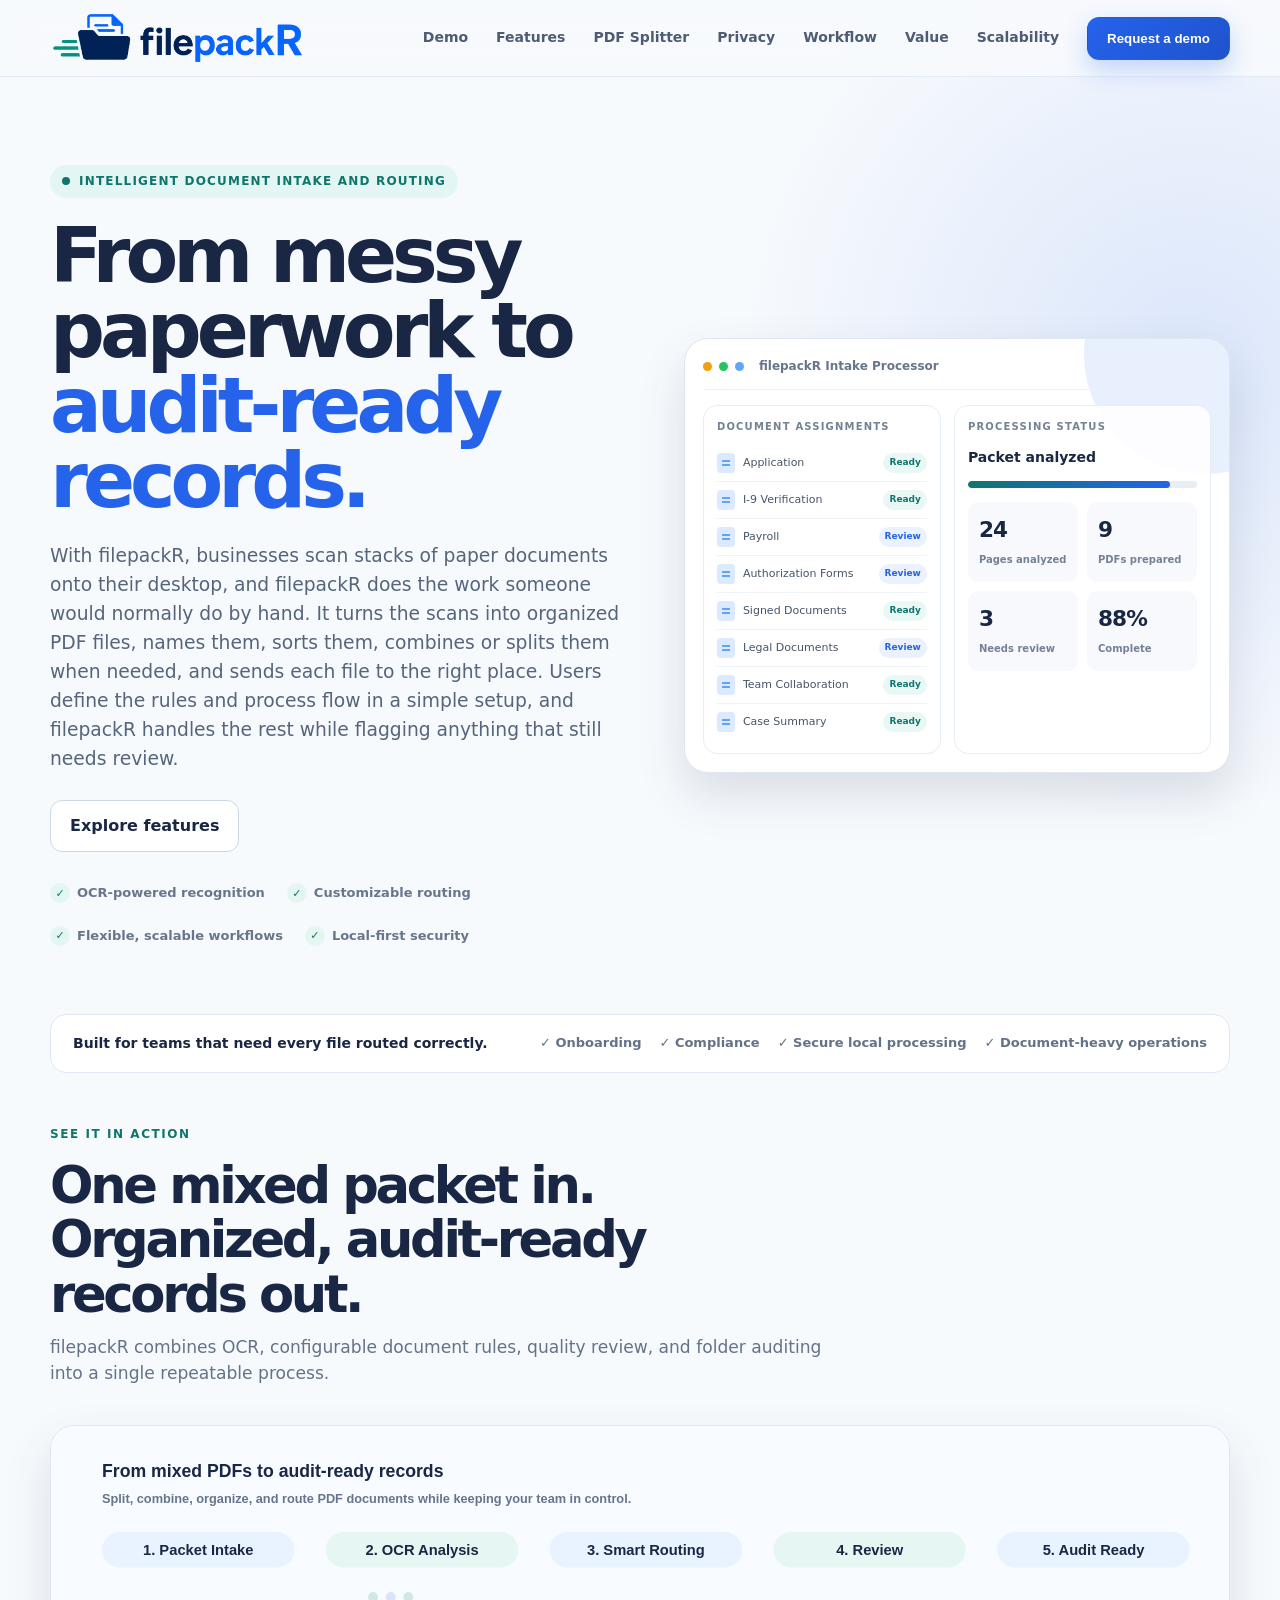
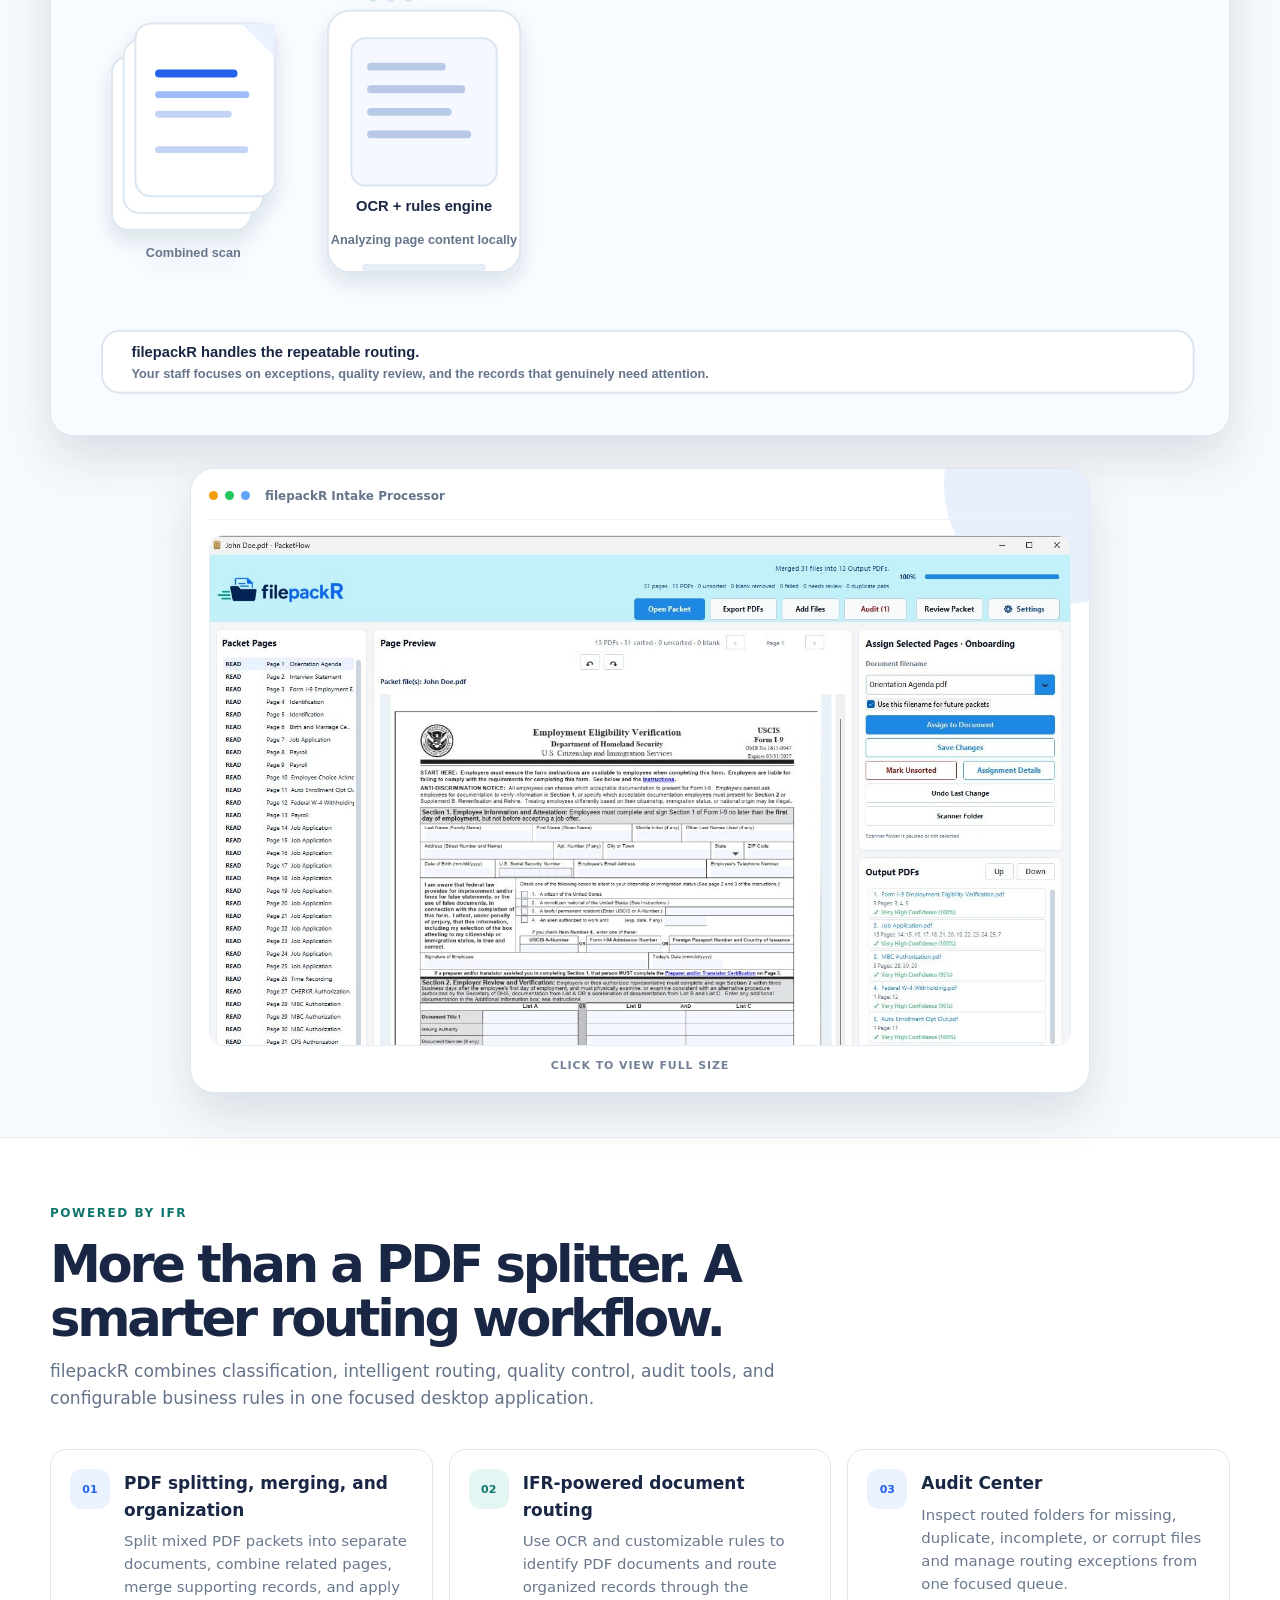
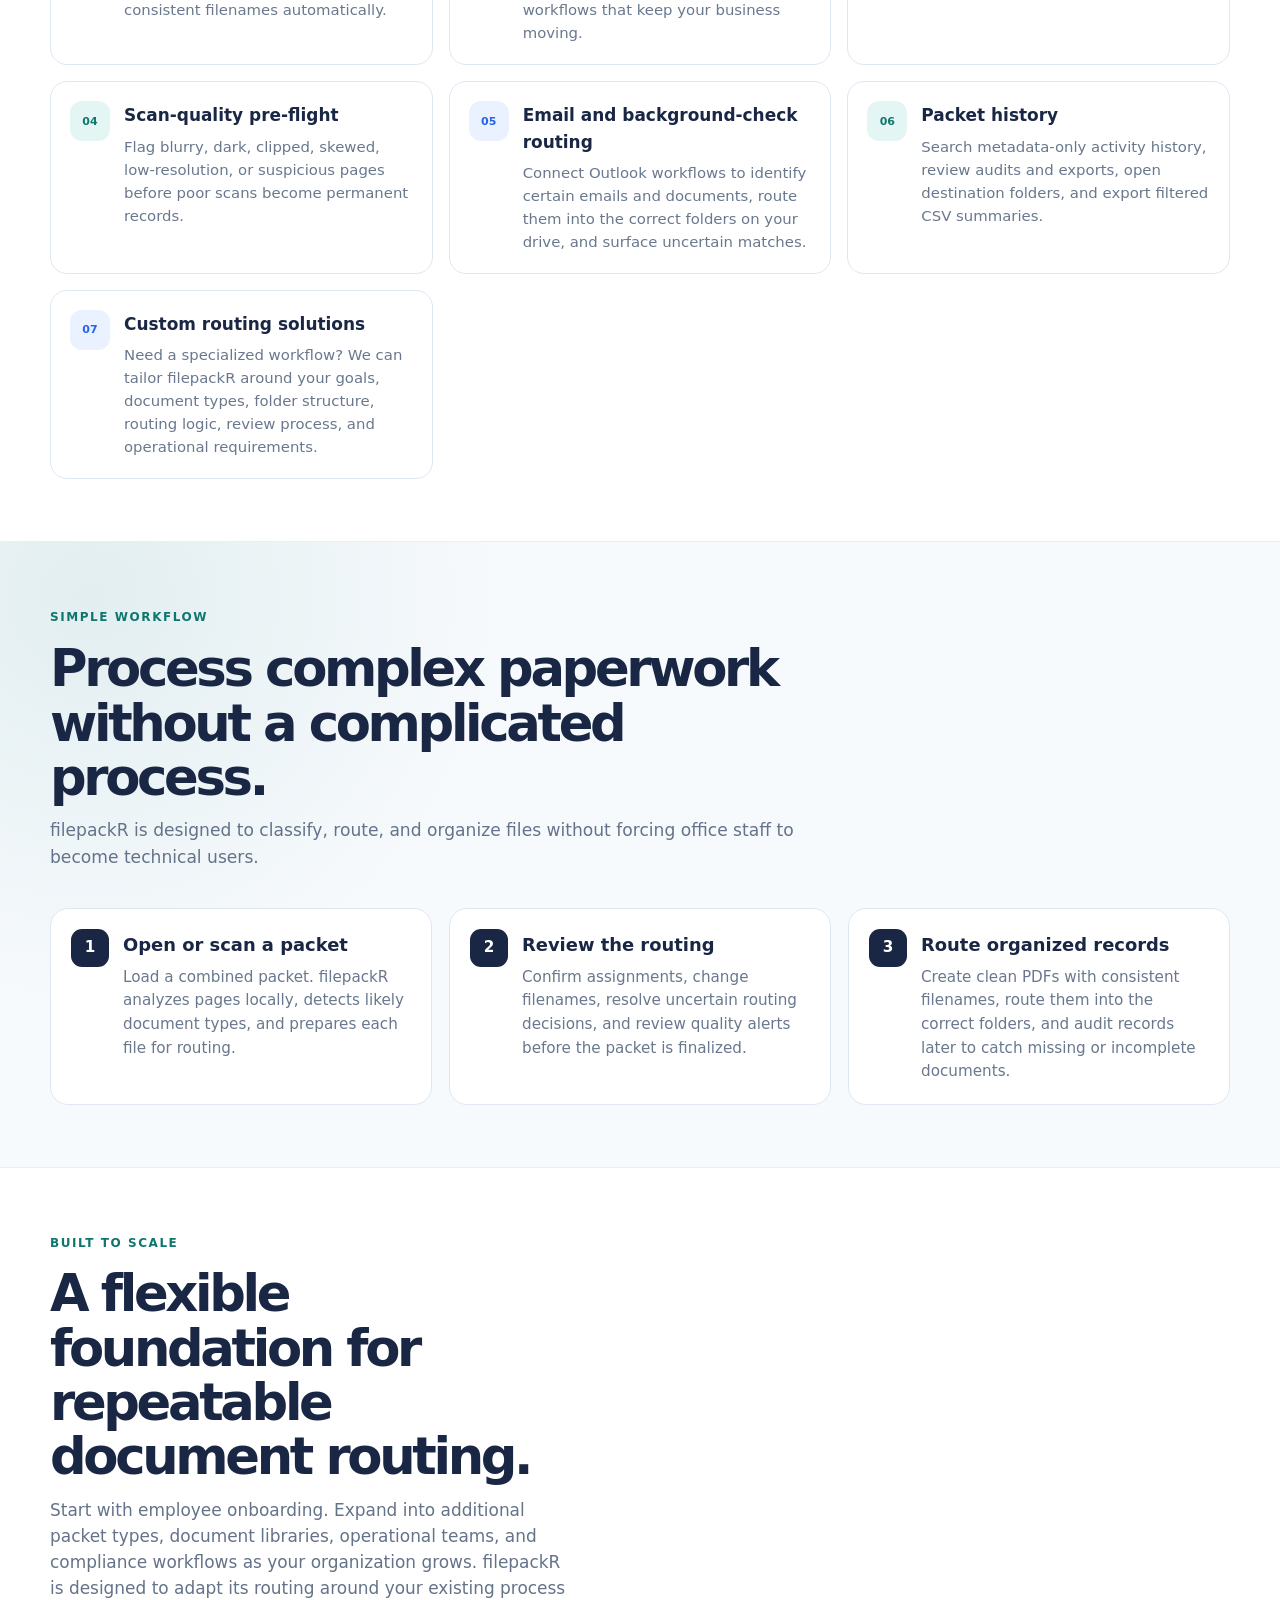
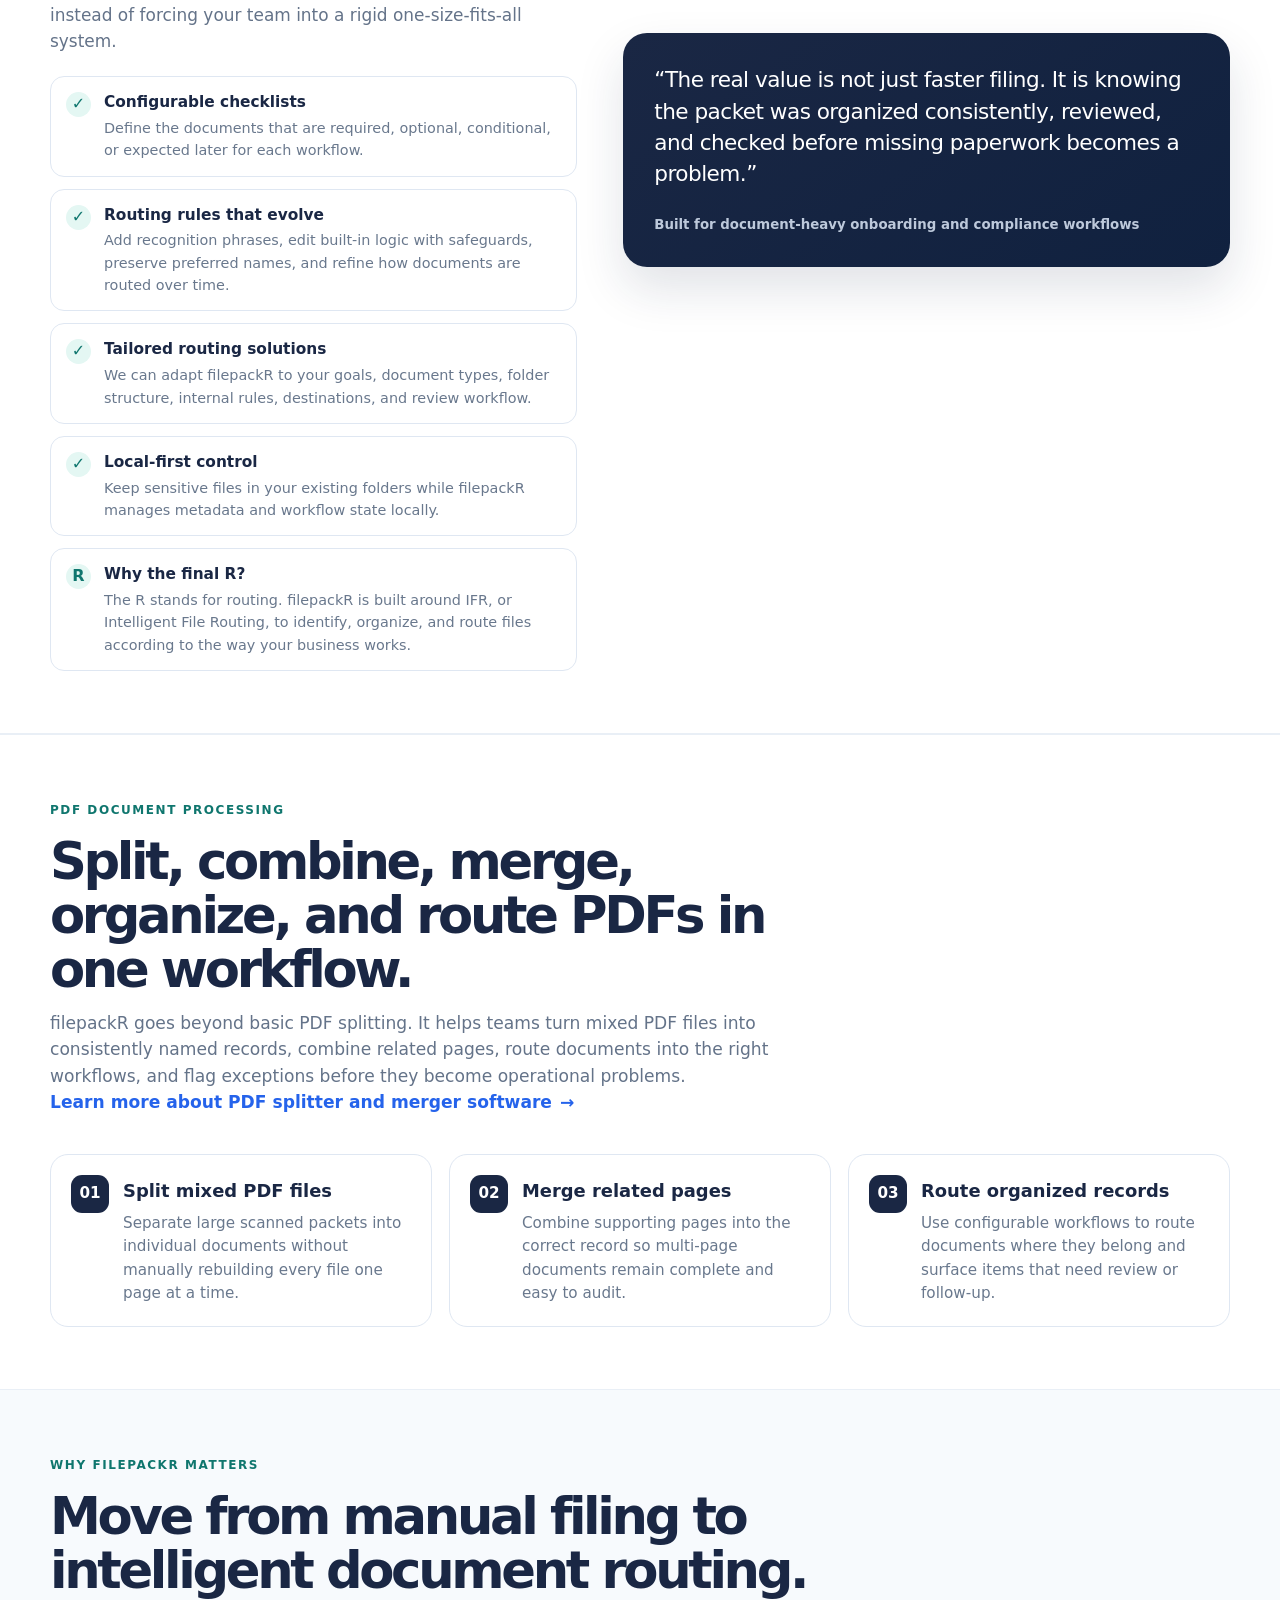
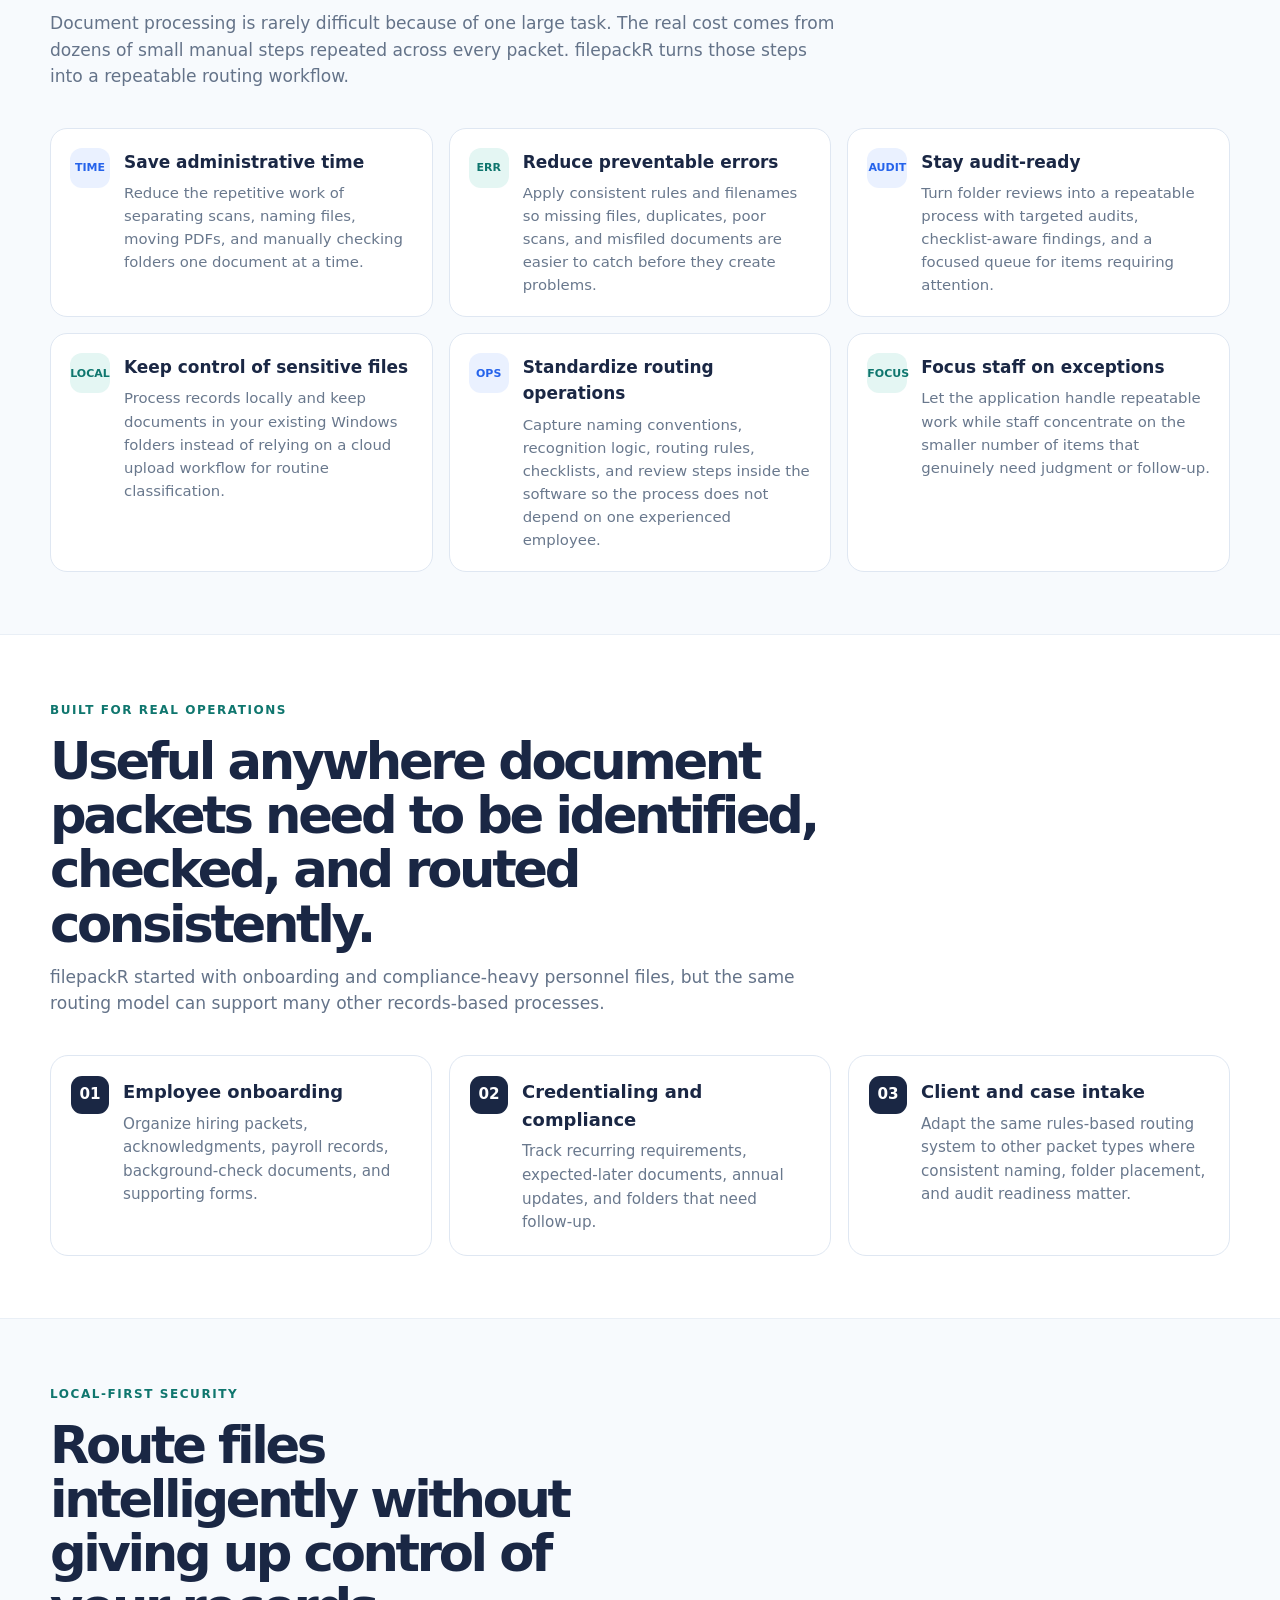
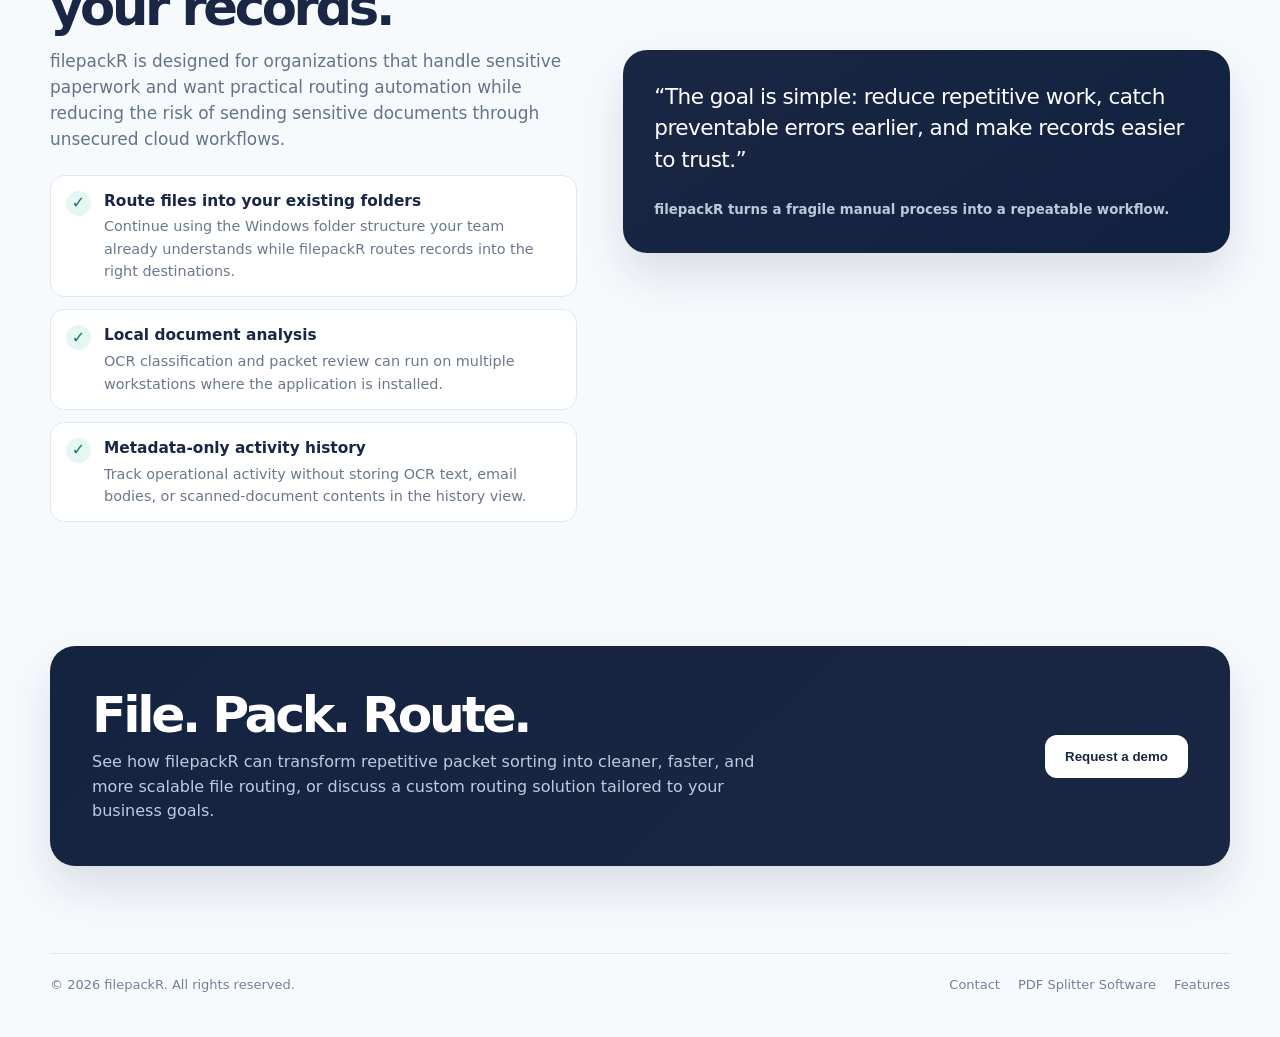
==== index.html @ 8c5a02fd "Update Open Graph and Twitter meta tags" ====
<!DOCTYPE html>
<html lang="en">
<head>
  <meta charset="UTF-8" />
  <meta name="viewport" content="width=device-width, initial-scale=1.0" />
  <meta name="description" content="filepackR is intelligent file routing and document-processing software that uses OCR, configurable workflows, and local-first review to create cleaner, audit-ready records." />
  <title>Intelligent File Routing &amp; Document Processing Software | filepackR</title>
  <link rel="icon" type="image/svg+xml" href="assets/favicon.svg" />
  <link rel="apple-touch-icon" href="assets/filepackr-icon.png" />

  <meta name="robots" content="index, follow, max-image-preview:large" />
  <link rel="canonical" href="https://filepackr.com/" />

  <meta property="og:type" content="website" />
  <meta property="og:url" content="https://filepackr.com/" />
  <meta property="og:title" content="filepackR | Document Workflow Automation" />
  <meta property="og:description" content="Turn scanned paperwork into organized, workflow-ready PDF files." />
  <meta property="og:image" content="https://filepackr.com/assets/filepackr-og-image.png" />
  <meta property="og:image:width" content="1200" />
  <meta property="og:image:height" content="630" />

  <meta name="twitter:card" content="summary_large_image" />
  <meta name="twitter:title" content="filepackR | Document Workflow Automation" />
  <meta name="twitter:description" content="Turn scanned paperwork into organized, workflow-ready PDF files." />
  <meta name="twitter:image" content="https://filepackr.com/assets/filepackr-og-image.png" />

  <script type="application/ld+json">
  {
    "@context": "https://schema.org",
    "@graph": [
      {
        "@type": "WebSite",
        "@id": "https://filepackr.com/#website",
        "url": "https://filepackr.com/",
        "name": "filepackR",
        "alternateName": "filepackR Intelligent File Routing"
      },
      {
        "@type": "Organization",
        "@id": "https://filepackr.com/#organization",
        "name": "filepackR",
        "url": "https://filepackr.com/",
        "logo": "https://filepackr.com/assets/filepackr-logo.png"
      },
      {
        "@type": "SoftwareApplication",
        "@id": "https://filepackr.com/#software",
        "name": "filepackR",
        "applicationCategory": "BusinessApplication",
        "operatingSystem": "Windows",
        "url": "https://filepackr.com/",
        "description": "filepackR is PDF document-processing software for splitting, merging, combining, organizing, and routing mixed PDF files through configurable business workflows.",
        "featureList": [
          "PDF splitting and merging",
          "OCR-powered PDF classification",
          "Intelligent File Routing",
          "Customizable document rules",
          "Audit Center",
          "Scan-quality checks",
          "Local-first processing",
          "Workflow-specific routing"
        ]
      }
    ]
  }
  </script>

  <!-- Google tag (gtag.js) -->
  <script async src="https://www.googletagmanager.com/gtag/js?id=G-WD8PKJ6Q10"></script>
  <script>
    window.dataLayer = window.dataLayer || [];
    function gtag(){dataLayer.push(arguments);}
    gtag('js', new Date());

    gtag('config', 'G-WD8PKJ6Q10');

    window.trackFilepackREvent = function(name, params) {
      gtag('event', name, params || {});
    };
  </script>

  <style>
    :root {
      --navy: #1a2744;
      --navy-deep: #101a30;
      --blue: #2563eb;
      --blue-light: #eaf1ff;
      --teal: #0f766e;
      --teal-light: #e4f6f3;
      --ink: #24324d;
      --slate: #62708a;
      --line: #dfe7f2;
      --bg: #f7fafd;
      --panel: #ffffff;
      --shadow: 0 22px 48px rgba(26,39,68,.13);
      --max: 1180px;
    }

    * { box-sizing: border-box; }
    html { scroll-behavior: smooth; }
    body {
      margin: 0;
      color: var(--navy);
      background:
        radial-gradient(circle at 93% 4%, rgba(37,99,235,.13), transparent 29rem),
        radial-gradient(circle at 7% 42%, rgba(15,118,110,.09), transparent 26rem),
        var(--bg);
      font-family: Inter, ui-sans-serif, system-ui, -apple-system, BlinkMacSystemFont, "Segoe UI", sans-serif;
      line-height: 1.55;
    }

    a { color: inherit; text-decoration: none; }
    .container { width: min(calc(100% - 40px), var(--max)); margin: auto; }

    .nav {
      position: sticky;
      top: 0;
      z-index: 30;
      border-bottom: 1px solid rgba(223,231,242,.82);
      background: rgba(247,250,253,.88);
      backdrop-filter: blur(18px);
    }
    .nav-inner {
      min-height: 76px;
      display: flex;
      justify-content: space-between;
      align-items: center;
      gap: 24px;
    }
    .brand img { width: 255px; max-width: 52vw; display: block; }
    .nav-links { display: flex; align-items: center; gap: 28px; color: #4d5c74; font-size: 14px; font-weight: 760; }
    .nav-links a:hover { color: var(--blue); }
    .button {
      display: inline-flex;
      align-items: center;
      justify-content: center;
      gap: 9px;
      padding: 13px 19px;
      border-radius: 12px;
      border: 1px solid transparent;
      font-weight: 800;
      transition: .22s ease;
    }
    .button:hover { transform: translateY(-2px); }
    .button-primary {
      color: white;
      background: linear-gradient(135deg, var(--blue), #1e53cd);
      box-shadow: 0 10px 24px rgba(37,99,235,.25);
    }
    .button-primary:hover { box-shadow: 0 15px 30px rgba(37,99,235,.32); }
    .button-secondary { background: white; border-color: #cbd8e8; color: var(--navy); }
    .button-secondary:hover { border-color: var(--blue); color: var(--blue); }

    .hero { padding: 88px 0 68px; overflow: hidden; }
    .hero-grid { display: grid; grid-template-columns: 1.03fr .97fr; align-items: center; gap: 54px; }
    .eyebrow {
      display: inline-flex;
      align-items: center;
      gap: 9px;
      padding: 7px 12px;
      border-radius: 999px;
      color: var(--teal);
      background: var(--teal-light);
      font-size: 12px;
      font-weight: 900;
      letter-spacing: .1em;
      text-transform: uppercase;
    }
    .eyebrow::before {
      content: "";
      width: 8px;
      height: 8px;
      border-radius: 50%;
      background: var(--teal);
    }
    h1, h2 { letter-spacing: -.065em; }
    h1 {
      max-width: 730px;
      margin: 20px 0 22px;
      font-size: clamp(3.25rem, 6vw, 5.8rem);
      line-height: .98;
    }
    h1 span { color: var(--blue); }
    .hero-copy {
      max-width: 680px;
      margin: 0 0 27px;
      color: #56657b;
      font-size: 1.17rem;
    }
    .hero-actions { display: flex; gap: 12px; flex-wrap: wrap; }
    .proof {
      display: flex;
      flex-wrap: wrap;
      gap: 22px;
      margin-top: 31px;
      color: #68768c;
      font-size: 13px;
      font-weight: 750;
    }
    .proof span { display: inline-flex; align-items: center; gap: 7px; }
    .proof i {
      display: grid;
      place-items: center;
      width: 20px;
      height: 20px;
      border-radius: 50%;
      color: var(--teal);
      background: #e3f6f2;
      font-style: normal;
      font-size: 11px;
    }

    .app-card {
      position: relative;
      overflow: hidden;
      padding: 18px;
      border: 1px solid var(--line);
      border-radius: 24px;
      background: white;
      box-shadow: var(--shadow);
    }
    .app-card::before {
      content: "";
      position: absolute;
      right: -95px;
      top: -105px;
      width: 240px;
      height: 240px;
      border-radius: 50%;
      background: rgba(37,99,235,.1);
    }
    .window-bar {
      display: flex;
      align-items: center;
      gap: 7px;
      position: relative;
      padding-bottom: 14px;
      border-bottom: 1px solid #eef2f7;
    }
    .window-dot { width: 9px; height: 9px; border-radius: 50%; background: #d7e0eb; }
    .window-dot:nth-child(1) { background: #f59e0b; }
    .window-dot:nth-child(2) { background: #22c55e; }
    .window-dot:nth-child(3) { background: #60a5fa; }
    .window-title { margin-left: 8px; color: #66758b; font-size: 12px; font-weight: 850; }
    .app-layout { position: relative; display: grid; grid-template-columns: 1fr 1.08fr; gap: 13px; padding-top: 15px; }
    .app-panel { padding: 13px; border: 1px solid #e5edf6; border-radius: 14px; background: rgba(255,255,255,.91); }
    .app-panel h4 { margin: 0 0 10px; color: #748196; font-size: 10px; letter-spacing: .12em; text-transform: uppercase; }
    .file-row { display: flex; align-items: center; gap: 8px; padding: 8px 0; border-top: 1px solid #eef3f7; color: #475569; font-size: 11px; }
    .file-row:first-of-type { border-top: 0; }
    .file-icon { position: relative; width: 18px; height: 20px; border-radius: 4px; background: #dbeafe; }
    .file-icon::after { content: ""; position: absolute; left: 5px; top: 7px; width: 8px; height: 2px; background: #60a5fa; box-shadow: 0 4px #60a5fa; }
    .pill { margin-left: auto; padding: 3px 6px; border-radius: 999px; color: var(--teal); background: #e9f8f4; font-size: 9px; font-weight: 850; }
    .pill.blue { color: var(--blue); background: #eaf1ff; }
    .bar { height: 7px; margin: 11px 0 14px; overflow: hidden; border-radius: 999px; background: #e8eef6; }
    .bar span { display: block; width: 88%; height: 100%; border-radius: inherit; background: linear-gradient(90deg, var(--teal), var(--blue)); }
    .metrics { display: grid; grid-template-columns: repeat(2,1fr); gap: 9px; }
    .metric { padding: 11px; border-radius: 11px; background: #f7f9fc; }
    .metric strong { display: block; font-size: 1.35rem; letter-spacing: -.04em; }
    .metric small { color: #748196; font-size: 10px; font-weight: 720; }

    /* Real screenshot showcase (separate from the hero mockup above),
       framed the same way, with a click-to-expand lightbox. */
    .app-screenshot {
      position: relative;
      margin-top: 15px;
      border-radius: 14px;
      overflow: hidden;
      border: 1px solid #e5edf6;
      cursor: pointer;
    }
    .app-screenshot img { display: block; width: 100%; height: auto; }
    .shot-caption {
      display: block;
      margin-top: 11px;
      color: #748196;
      font-size: 11px;
      font-weight: 800;
      letter-spacing: .08em;
      text-transform: uppercase;
      text-align: center;
    }

    .img-lightbox {
      position: fixed;
      inset: 0;
      z-index: 10000;
      display: none;
      align-items: center;
      justify-content: center;
      background: rgba(10, 16, 28, 0.88);
      padding: 24px;
      backdrop-filter: blur(4px);
    }
    .img-lightbox.is-open { display: flex; }
    .img-lightbox img {
      max-width: min(94vw, 1200px);
      max-height: 90vh;
      border-radius: 12px;
      box-shadow: 0 30px 80px rgba(0, 0, 0, 0.5);
    }
    .img-lightbox-close {
      position: fixed;
      top: 20px;
      right: 24px;
      width: 42px;
      height: 42px;
      border: 0;
      border-radius: 999px;
      background: rgba(255, 255, 255, 0.14);
      color: #ffffff;
      font-size: 24px;
      line-height: 1;
      cursor: pointer;
    }

    .trust { padding-bottom: 18px; }
    .trust-box {
      display: flex;
      flex-wrap: wrap;
      align-items: center;
      justify-content: space-between;
      gap: 18px;
      padding: 18px 22px;
      border: 1px solid var(--line);
      border-radius: 16px;
      background: white;
    }
    .trust-box strong { font-size: 14px; }
    .trust-list { display: flex; flex-wrap: wrap; gap: 18px; color: #647289; font-size: 13px; font-weight: 780; }

    .section { padding: 62px 0; }
    .section-alt { border-top: 1px solid #e9eff6; border-bottom: 1px solid #e9eff6; background: white; }
    .section-head { max-width: 790px; margin-bottom: 38px; }
    .kicker { color: var(--teal); font-size: 12px; font-weight: 900; letter-spacing: .13em; text-transform: uppercase; }
    h2 { margin: 12px 0 13px; font-size: clamp(2rem,4vw,3.5rem); line-height: 1.06; }
    .section-head p { margin: 0; color: #647389; font-size: 1.07rem; }

    .features { display: grid; grid-template-columns: repeat(3,1fr); gap: 16px; }
    .feature {
      min-height: 172px;
      padding: 20px;
      border: 1px solid var(--line);
      border-radius: 17px;
      background: white;
      transition: .22s ease;
      display: grid;
      grid-template-columns: 40px 1fr;
      column-gap: 14px;
      align-content: start;
    }
    .feature:hover { transform: translateY(-4px); border-color: #c0d1e8; box-shadow: 0 16px 34px rgba(26,39,68,.09); }
    .feature-icon {
      display: grid;
      place-items: center;
      width: 40px;
      height: 40px;
      margin: 0;
      border-radius: 12px;
      color: var(--blue);
      background: var(--blue-light);
      font-size: 11px;
      font-weight: 900;
      grid-row: 1 / span 2;
    }
    .feature-icon.teal { color: var(--teal); background: var(--teal-light); }
    .feature h3 { margin: 1px 0 7px; font-size: 1.06rem; }
    .feature p { margin: 0; color: #69788d; font-size: .93rem; }

    .steps { display: grid; grid-template-columns: repeat(3,1fr); gap: 17px; }
    .step { padding: 24px; border: 1px solid var(--line); border-radius: 18px; background: white; }
    .step-number { display: grid; place-items: center; width: 34px; height: 34px; margin-bottom: 17px; border-radius: 10px; color: white; background: var(--navy); font-weight: 900; }
    .step h3 { margin: 0 0 8px; font-size: 1.12rem; }
    .step p { margin: 0; color: #69788d; font-size: .95rem; }

    .scale-grid { display: grid; grid-template-columns: .93fr 1.07fr; align-items: center; gap: 46px; }
    .scale-copy { margin: 0 0 22px; color: #647389; font-size: 1.06rem; }
    .scale-list { display: grid; gap: 12px; }
    .scale-item { display: flex; gap: 13px; padding: 15px; border: 1px solid var(--line); border-radius: 14px; background: white; }
    .check { display: grid; place-items: center; flex: 0 0 auto; width: 25px; height: 25px; border-radius: 50%; color: var(--teal); background: #e4f7f3; font-weight: 900; }
    .scale-item strong { display: block; margin-bottom: 2px; font-size: .96rem; }
    .scale-item p { margin: 0; color: #69788d; font-size: .9rem; }

    .value-card {
      padding: 31px;
      border-radius: 24px;
      color: white;
      background: linear-gradient(145deg, var(--navy), #10213f);
      box-shadow: var(--shadow);
    }
    .value-card p { margin: 0 0 22px; font-size: 1.35rem; line-height: 1.45; letter-spacing: -.025em; }
    .value-card small { color: #bdc9db; font-weight: 720; }

    .cta { padding: 62px 0; }
    .cta-box {
      display: flex;
      flex-wrap: wrap;
      align-items: center;
      justify-content: space-between;
      gap: 26px;
      padding: 42px;
      border-radius: 25px;
      color: white;
      background: linear-gradient(135deg,#14233f,var(--navy));
      box-shadow: var(--shadow);
    }
    .cta-box h2 { margin: 0 0 8px; font-size: clamp(2rem,4vw,3.15rem); }
    .cta-box p { max-width: 690px; margin: 0; color: #becbe0; }
    .cta-box .button-primary { color: var(--navy); background: white; box-shadow: none; }

    footer { padding: 25px 0 42px; color: #738198; font-size: 13px; }
    .footer-inner { display: flex; flex-wrap: wrap; justify-content: space-between; gap: 17px; padding-top: 21px; border-top: 1px solid var(--line); }
    .footer-links { display: flex; gap: 18px; }

    @media (max-width: 900px) {
      .hero-grid, .scale-grid { grid-template-columns: 1fr; }
      .hero { padding-top: 58px; }
      .hero-visual { max-width: 650px; }
      .features { grid-template-columns: repeat(2,1fr); }
      .nav-links a:not(.button) { display: none; }
    }
    @media (max-width: 620px) {
      .container { width: min(calc(100% - 24px), var(--max)); }
      .brand img { width: 180px; }
      .nav-inner { min-height: 68px; gap: 10px; }
      .nav-links { gap: 0; }
      .nav-links .button { padding: 10px 11px; font-size: 12px; }
      h1 { font-size: 3.35rem; }
      .features, .steps, .app-layout { grid-template-columns: 1fr; }

      .feature {
        min-height: auto;
        grid-template-columns: 1fr;
        row-gap: 11px;
        padding: 18px;
      }
      .feature-icon {
        grid-row: auto;
      }

      .use-case-steps .step {
        grid-template-columns: 1fr;
        row-gap: 11px;
        min-height: auto;
        padding: 18px;
      }
      .use-case-steps .step-number {
        grid-row: auto;
      }

      .cta-box { padding: 28px; }
    }
  
  
    .process-demo { padding: 30px 0 44px; }
    .process-frame {
      overflow: hidden;
      border: 1px solid var(--line);
      border-radius: 24px;
      background: white;
      box-shadow: var(--shadow);
    }
    .process-frame img { display: block; width: 100%; height: auto; }
    .process-note { margin-top: 14px; color: #738198; font-size: 13px; text-align: center; }
  
    .inline-process-animation { display:block; width:100%; overflow:hidden; }
    .inline-process-animation img { display:block; width:100%; height:auto; }

  
    .use-case-steps .step {
      display: grid;
      grid-template-columns: 38px 1fr;
      column-gap: 14px;
      align-content: start;
      min-height: 178px;
      padding: 22px;
    }
    .use-case-steps .step-number {
      grid-row: 1 / span 2;
      width: 38px;
      height: 38px;
      margin: 0;
      border-radius: 11px;
      font-size: .95rem;
    }
    .use-case-steps .step h3 {
      margin: 2px 0 8px;
    }
    .use-case-steps .step p {
      margin: 0;
    }

  
    .demo-modal[hidden] { display: none; }
    .demo-modal {
      position: fixed; inset: 0; z-index: 100;
      display: grid; place-items: center; padding: 20px;
      background: rgba(16,26,48,.62); backdrop-filter: blur(6px);
    }
    .demo-modal-card {
      width: min(760px, 100%); max-height: min(92vh, 900px); overflow: auto;
      border: 1px solid var(--line); border-radius: 22px; background: white;
      box-shadow: 0 28px 72px rgba(16,26,48,.28);
    }
    .demo-modal-header {
      display: flex; align-items: flex-start; justify-content: space-between; gap: 18px;
      padding: 24px 24px 16px; border-bottom: 1px solid #eaf0f6;
    }
    .demo-modal-header h2 { margin: 4px 0 6px; font-size: clamp(1.75rem, 4vw, 2.35rem); }
    .demo-modal-header p { margin: 0; color: #647389; font-size: .96rem; }
    .demo-close {
      flex: 0 0 auto; width: 38px; height: 38px; border: 1px solid #d9e2ef;
      border-radius: 10px; background: white; color: var(--navy); font-size: 24px;
      line-height: 1; cursor: pointer;
    }
    .demo-close:hover { border-color: var(--blue); color: var(--blue); }
    .demo-form { display: grid; gap: 16px; padding: 22px 24px 24px; }
    .form-grid { display: grid; grid-template-columns: repeat(2, minmax(0, 1fr)); gap: 14px; }
    .form-field { display: grid; gap: 7px; }
    .form-field.full { grid-column: 1 / -1; }
    .form-field label { color: var(--navy); font-size: 13px; font-weight: 800; }
    .form-field input, .form-field select, .form-field textarea {
      width: 100%; border: 1px solid #cfd9e8; border-radius: 10px; background: white;
      color: var(--navy); padding: 12px 13px; font: inherit; outline: none; transition: .18s ease;
    }
    .form-field textarea { min-height: 128px; resize: vertical; }
    .form-field input:focus, .form-field select:focus, .form-field textarea:focus {
      border-color: var(--blue); box-shadow: 0 0 0 3px rgba(37,99,235,.12);
    }
    .details-toggle {
      display: inline-flex; align-items: center; gap: 7px; width: fit-content;
      border: 0; background: transparent; color: var(--blue); padding: 0;
      font-weight: 800; cursor: pointer;
    }
    .optional-details[hidden] { display: none; }
    .optional-details { display: grid; gap: 14px; padding-top: 2px; }
    .form-actions {
      display: flex; align-items: center; justify-content: space-between;
      gap: 14px; flex-wrap: wrap; padding-top: 3px;
    }
    .form-note { margin: 0; color: #738198; font-size: 12px; }
    .form-status { min-height: 20px; margin: 0; font-size: 13px; font-weight: 750; }
    .form-status.success { color: var(--teal); }
    .form-status.error { color: #b42318; }
    .honeypot {
      position: absolute !important; left: -9999px !important; width: 1px !important;
      height: 1px !important; opacity: 0 !important; pointer-events: none !important;
    }
    body.modal-open { overflow: hidden; }
    @media (max-width: 620px) {
      .demo-modal { padding: 10px; }
      .demo-modal-card { max-height: 96vh; border-radius: 16px; }
      .demo-modal-header { padding: 18px 17px 14px; }
      .demo-form { padding: 17px; }
      .form-grid { grid-template-columns: 1fr; }
      .form-field.full { grid-column: auto; }
      .form-actions { align-items: stretch; }
      .form-actions .button { width: 100%; }
    }

  
    /* Compact icon-and-text layouts */
    .features .feature {
      min-height: 158px;
      display: grid;
      grid-template-columns: 40px 1fr;
      column-gap: 14px;
      align-content: start;
      padding: 19px;
    }
    .features .feature-icon {
      grid-row: 1 / span 2;
      width: 40px;
      height: 40px;
      margin: 0;
    }
    .features .feature h3 { margin: 1px 0 7px; }
    .features .feature p { margin: 0; }

    .steps .step {
      min-height: 156px;
      display: grid;
      grid-template-columns: 38px 1fr;
      column-gap: 14px;
      align-content: start;
      padding: 20px;
    }
    .steps .step-number {
      grid-row: 1 / span 2;
      width: 38px;
      height: 38px;
      margin: 0;
      border-radius: 11px;
      font-size: .95rem;
    }
    .steps .step h3 { margin: 2px 0 7px; }
    .steps .step p { margin: 0; }

    .scale-item {
      align-items: flex-start;
      gap: 13px;
      padding: 14px 15px;
    }
    .scale-item .check { margin-top: 1px; }

    @media (max-width: 620px) {
      .section { padding: 48px 0; }
      .process-demo { padding: 24px 0 36px; }
      .cta { padding: 48px 0; }

      .features .feature,
      .steps .step {
        min-height: auto;
        grid-template-columns: 38px 1fr;
        column-gap: 12px;
        padding: 17px;
      }
      .features .feature-icon,
      .steps .step-number {
        grid-row: 1 / span 2;
        width: 38px;
        height: 38px;
      }
    }

  
    .pdf-processing-link { margin: 20px 0 0; }
    .pdf-processing-link a {
      display: inline-flex; align-items: center; gap: 8px;
      color: var(--blue); font-weight: 850;
    }
    .pdf-processing-link a:hover { text-decoration: underline; }
  </style>
</head>
<body>
  <nav class="nav">
    <div class="container nav-inner">
      <a class="brand" href="#top" aria-label="filepackR home">
        <img src="assets/filepackr-logo.png" alt="filepackR logo" />
      </a>
      <div class="nav-links">
        <a href="#demo">Demo</a>
        <a href="#features">Features</a>
        <a href="pdf-splitter-software/">PDF Splitter</a>
        <a href="privacy.html">Privacy</a>
        <a href="#workflow">Workflow</a>
        <a href="#value">Value</a>
        <a href="#scale">Scalability</a>
        <button class="button button-primary demo-trigger" type="button" data-source="Top navigation">Request a demo</button>
            </div>
    </div>
  </nav>

  <main id="top">
    <section class="hero">
      <div class="container hero-grid">
        <div>
          <span class="eyebrow">Intelligent document intake and routing</span>
          <h1>From messy paperwork to <span>audit-ready records.</span></h1>
          <p class="hero-copy">
          With filepackR, businesses scan stacks of paper documents onto their desktop, and filepackR does the work someone would normally do by hand. It turns the scans into organized PDF files, names them, sorts them, combines or splits them when needed, and sends each file to the right place. Users define the rules and process flow in a simple setup, and filepackR handles the rest while flagging anything that still needs review.

          </p>
          <div class="hero-actions">
            <a class="button button-secondary" href="#features">Explore features</a>
          </div>
          <div class="proof">
            <span><i>✓</i> OCR-powered recognition</span>
            <span><i>✓</i> Customizable routing</span>
            <span><i>✓</i> Flexible, scalable workflows</span>
            <span><i>✓</i> Local-first security</span>
          </div>
        </div>

        <div class="hero-visual">
          <div class="app-card">
            <div class="window-bar">
              <div class="window-dot"></div>
              <div class="window-dot"></div>
              <div class="window-dot"></div>
              <span class="window-title">filepackR Intake Processor</span>
            </div>
            <div class="app-layout">
              <div class="app-panel">
                <h4>Document assignments</h4>
                <div class="file-row"><span class="file-icon"></span><span>Application</span><span class="pill">Ready</span></div>
                <div class="file-row"><span class="file-icon"></span><span>I-9 Verification</span><span class="pill">Ready</span></div>
                <div class="file-row"><span class="file-icon"></span><span>Payroll</span><span class="pill blue">Review</span></div>
                <div class="file-row"><span class="file-icon"></span><span>Authorization Forms</span><span class="pill blue">Review</span></div>
		<div class="file-row"><span class="file-icon"></span><span>Signed Documents</span><span class="pill">Ready</span></div>
		<div class="file-row"><span class="file-icon"></span><span>Legal Documents</span><span class="pill blue">Review</span></div>
		<div class="file-row"><span class="file-icon"></span><span>Team Collaboration</span><span class="pill">Ready</span></div>
		<div class="file-row"><span class="file-icon"></span><span>Case Summary</span><span class="pill">Ready</span></div>
              </div>
              <div class="app-panel">
                <h4>Processing status</h4>
                <strong style="font-size:14px">Packet analyzed</strong>
                <div class="bar"><span></span></div>
                <div class="metrics">
                  <div class="metric"><strong>24</strong><small>Pages analyzed</small></div>
                  <div class="metric"><strong>9</strong><small>PDFs prepared</small></div>
                  <div class="metric"><strong>3</strong><small>Needs review</small></div>
                  <div class="metric"><strong>88%</strong><small>Complete</small></div>
                </div>
              </div>
            </div>
          </div>
        </div>
      </div>
    </section>

    <section class="trust">
      <div class="container trust-box">
        <strong>Built for teams that need every file routed correctly.</strong>
        <div class="trust-list">
          <span>✓ Onboarding</span>
          <span>✓ Compliance</span>
          <span>✓ Secure local processing</span>
          <span>✓ Document-heavy operations</span>
        </div>
      </div>
    </section>




    <section class="process-demo" id="demo">
      <div class="container">
        <div class="section-head">
          <span class="kicker">See it in action</span>
          <h2>One mixed packet in. Organized, audit-ready records out.</h2>
          <p>filepackR combines OCR, configurable document rules, quality review, and folder auditing into a single repeatable process.</p>
        </div>
        <div class="process-frame">
          <div class="inline-process-animation"><img src="assets/filepackr-process-animation.svg" alt="Animated filepackR workflow showing packet intake, OCR analysis, smart routing, review, and audit-ready output" /></div>
        </div>

        <div class="app-card" style="max-width: 900px; margin: 32px auto 0;">
          <div class="window-bar">
            <div class="window-dot"></div>
            <div class="window-dot"></div>
            <div class="window-dot"></div>
            <span class="window-title">filepackR Intake Processor</span>
          </div>
          <div class="app-screenshot" onclick="openImgLightbox('assets/filepackr-preview.jpg', 'filepackR interface showing a document packet sorted into 13 output PDFs')" role="button" tabindex="0" aria-label="View full-size screenshot of filepackR" onkeydown="if(event.key==='Enter'){this.click();}">
            <img src="assets/filepackr-preview.jpg" alt="filepackR interface showing a document packet sorted into 13 output PDFs" loading="lazy" />
          </div>
          <span class="shot-caption">Click to view full size</span>
        </div>
      </div>
    </section>

    <section class="section section-alt" id="features">
      <div class="container">
        <div class="section-head">
          <span class="kicker">Powered by IFR</span>
          <h2>More than a PDF splitter. A smarter routing workflow.</h2>
          <p>filepackR combines classification, intelligent routing, quality control, audit tools, and configurable business rules in one focused desktop application.</p>
        </div>

        <div class="features">
          <article class="feature">
            <div class="feature-icon">01</div>
            <h3>PDF splitting, merging, and organization</h3>
            <p>Split mixed PDF packets into separate documents, combine related pages, merge supporting records, and apply consistent filenames automatically.</p>
          </article>
          <article class="feature">
            <div class="feature-icon teal">02</div>
            <h3>IFR-powered document routing</h3>
            <p>Use OCR and customizable rules to identify PDF documents and route organized records through the workflows that keep your business moving.</p>
          </article>
          <article class="feature">
            <div class="feature-icon">03</div>
            <h3>Audit Center</h3>
            <p>Inspect routed folders for missing, duplicate, incomplete, or corrupt files and manage routing exceptions from one focused queue.</p>
          </article>
          <article class="feature">
            <div class="feature-icon teal">04</div>
            <h3>Scan-quality pre-flight</h3>
            <p>Flag blurry, dark, clipped, skewed, low-resolution, or suspicious pages before poor scans become permanent records.</p>
          </article>
          <article class="feature">
            <div class="feature-icon">05</div>
            <h3>Email and background-check routing</h3>
            <p>Connect Outlook workflows to identify certain emails and documents, route them into the correct folders on your drive, and surface uncertain matches.</p>
          </article>
          <article class="feature">
            <div class="feature-icon teal">06</div>
            <h3>Packet history</h3>
            <p>Search metadata-only activity history, review audits and exports, open destination folders, and export filtered CSV summaries.</p>
          </article>

          <article class="feature">
            <div class="feature-icon">07</div>
            <h3>Custom routing solutions</h3>
            <p>Need a specialized workflow? We can tailor filepackR around your goals, document types, folder structure, routing logic, review process, and operational requirements.</p>
          </article>
        </div>
      </div>
    </section>

    <section class="section" id="workflow">
      <div class="container">
        <div class="section-head">
          <span class="kicker">Simple workflow</span>
          <h2>Process complex paperwork without a complicated process.</h2>
          <p>filepackR is designed to classify, route, and organize files without forcing office staff to become technical users.</p>
        </div>
        <div class="steps">
          <article class="step">
            <div class="step-number">1</div>
            <h3>Open or scan a packet</h3>
            <p>Load a combined packet. filepackR analyzes pages locally, detects likely document types, and prepares each file for routing.</p>
          </article>
          <article class="step">
            <div class="step-number">2</div>
            <h3>Review the routing</h3>
            <p>Confirm assignments, change filenames, resolve uncertain routing decisions, and review quality alerts before the packet is finalized.</p>
          </article>
          <article class="step">
            <div class="step-number">3</div>
            <h3>Route organized records</h3>
            <p>Create clean PDFs with consistent filenames, route them into the correct folders, and audit records later to catch missing or incomplete documents.</p>
          </article>
        </div>
      </div>
    </section>

    <section class="section section-alt" id="scale">
      <div class="container scale-grid">
        <div>
          <span class="kicker">Built to scale</span>
          <h2>A flexible foundation for repeatable document routing.</h2>
          <p class="scale-copy">
            Start with employee onboarding. Expand into additional packet types, document libraries, operational teams, and compliance workflows as your organization grows. filepackR is designed to adapt its routing around your existing process instead of forcing your team into a rigid one-size-fits-all system.
          </p>
          <div class="scale-list">
            <div class="scale-item">
              <span class="check">✓</span>
              <div><strong>Configurable checklists</strong><p>Define the documents that are required, optional, conditional, or expected later for each workflow.</p></div>
            </div>
            <div class="scale-item">
              <span class="check">✓</span>
              <div><strong>Routing rules that evolve</strong><p>Add recognition phrases, edit built-in logic with safeguards, preserve preferred names, and refine how documents are routed over time.</p></div>
            </div>

            <div class="scale-item">
              <span class="check">✓</span>
              <div><strong>Tailored routing solutions</strong><p>We can adapt filepackR to your goals, document types, folder structure, internal rules, destinations, and review workflow.</p></div>
            </div>
            <div class="scale-item">
              <span class="check">✓</span>
              <div><strong>Local-first control</strong><p>Keep sensitive files in your existing folders while filepackR manages metadata and workflow state locally.</p></div>
            </div>

          <div class="scale-item">
            <span class="check">R</span>
            <div><strong>Why the final R?</strong><p>The R stands for routing. filepackR is built around IFR, or Intelligent File Routing, to identify, organize, and route files according to the way your business works.</p></div>
          </div>
          </div>
        </div>

        <aside class="value-card">
          <p>“The real value is not just faster filing. It is knowing the packet was organized consistently, reviewed, and checked before missing paperwork becomes a problem.”</p>
          <small>Built for document-heavy onboarding and compliance workflows</small>
        </aside>
      </div>
    </section>



    <section class="section section-alt" id="pdf-processing">
      <div class="container">
        <div class="section-head">
          <span class="kicker">PDF document processing</span>
          <h2>Split, combine, merge, organize, and route PDFs in one workflow.</h2>
          <p>filepackR goes beyond basic PDF splitting. It helps teams turn mixed PDF files into consistently named records, combine related pages, route documents into the right workflows, and flag exceptions before they become operational problems.</p>
        <p class="pdf-processing-link">
          <a href="pdf-splitter-software/">Learn more about PDF splitter and merger software <span aria-hidden="true">→</span></a>
        </p>
        </div>
        <div class="steps">
          <article class="step">
            <div class="step-number">01</div>
            <h3>Split mixed PDF files</h3>
            <p>Separate large scanned packets into individual documents without manually rebuilding every file one page at a time.</p>
          </article>
          <article class="step">
            <div class="step-number">02</div>
            <h3>Merge related pages</h3>
            <p>Combine supporting pages into the correct record so multi-page documents remain complete and easy to audit.</p>
          </article>
          <article class="step">
            <div class="step-number">03</div>
            <h3>Route organized records</h3>
            <p>Use configurable workflows to route documents where they belong and surface items that need review or follow-up.</p>
          </article>
        </div>
      </div>
    </section>


    <section class="section" id="value">
      <div class="container">
        <div class="section-head">
          <span class="kicker">Why filepackR matters</span>
          <h2>Move from manual filing to intelligent document routing.</h2>
          <p>Document processing is rarely difficult because of one large task. The real cost comes from dozens of small manual steps repeated across every packet. filepackR turns those steps into a repeatable routing workflow.</p>
        </div>
        <div class="features">
          <article class="feature">
            <div class="feature-icon">TIME</div>
            <h3>Save administrative time</h3>
            <p>Reduce the repetitive work of separating scans, naming files, moving PDFs, and manually checking folders one document at a time.</p>
          </article>
          <article class="feature">
            <div class="feature-icon teal">ERR</div>
            <h3>Reduce preventable errors</h3>
            <p>Apply consistent rules and filenames so missing files, duplicates, poor scans, and misfiled documents are easier to catch before they create problems.</p>
          </article>
          <article class="feature">
            <div class="feature-icon">AUDIT</div>
            <h3>Stay audit-ready</h3>
            <p>Turn folder reviews into a repeatable process with targeted audits, checklist-aware findings, and a focused queue for items requiring attention.</p>
          </article>
          <article class="feature">
            <div class="feature-icon teal">LOCAL</div>
            <h3>Keep control of sensitive files</h3>
            <p>Process records locally and keep documents in your existing Windows folders instead of relying on a cloud upload workflow for routine classification.</p>
          </article>
          <article class="feature">
            <div class="feature-icon">OPS</div>
            <h3>Standardize routing operations</h3>
            <p>Capture naming conventions, recognition logic, routing rules, checklists, and review steps inside the software so the process does not depend on one experienced employee.</p>
          </article>
          <article class="feature">
            <div class="feature-icon teal">FOCUS</div>
            <h3>Focus staff on exceptions</h3>
            <p>Let the application handle repeatable work while staff concentrate on the smaller number of items that genuinely need judgment or follow-up.</p>
          </article>
        </div>
      </div>
    </section>

    <section class="section section-alt" id="use-cases">
      <div class="container">
        <div class="section-head">
          <span class="kicker">Built for real operations</span>
          <h2>Useful anywhere document packets need to be identified, checked, and routed consistently.</h2>
          <p>filepackR started with onboarding and compliance-heavy personnel files, but the same routing model can support many other records-based processes.</p>
        </div>
        <div class="steps use-case-steps">
          <article class="step">
            <div class="step-number">01</div>
            <h3>Employee onboarding</h3>
            <p>Organize hiring packets, acknowledgments, payroll records, background-check documents, and supporting forms.</p>
          </article>
          <article class="step">
            <div class="step-number">02</div>
            <h3>Credentialing and compliance</h3>
            <p>Track recurring requirements, expected-later documents, annual updates, and folders that need follow-up.</p>
          </article>
          <article class="step">
            <div class="step-number">03</div>
            <h3>Client and case intake</h3>
            <p>Adapt the same rules-based routing system to other packet types where consistent naming, folder placement, and audit readiness matter.</p>
          </article>
        </div>
      </div>
    </section>

    <section class="section" id="security">
      <div class="container scale-grid">
        <div>
          <span class="kicker">Local-first security</span>
          <h2>Route files intelligently without giving up control of your records.</h2>
          <p class="scale-copy">filepackR is designed for organizations that handle sensitive paperwork and want practical routing automation while reducing the risk of sending sensitive documents through unsecured cloud workflows.</p>
          <div class="scale-list">
            <div class="scale-item">
              <span class="check">✓</span>
              <div><strong>Route files into your existing folders</strong><p>Continue using the Windows folder structure your team already understands while filepackR routes records into the right destinations.</p></div>
            </div>
            <div class="scale-item">
              <span class="check">✓</span>
              <div><strong>Local document analysis</strong><p>OCR classification and packet review can run on multiple workstations where the application is installed.</p></div>
            </div>
            <div class="scale-item">
              <span class="check">✓</span>
              <div><strong>Metadata-only activity history</strong><p>Track operational activity without storing OCR text, email bodies, or scanned-document contents in the history view.</p></div>
            </div>
          </div>
        </div>
        <aside class="value-card">
          <p>“The goal is simple: reduce repetitive work, catch preventable errors earlier, and make records easier to trust.”</p>
          <small>filepackR turns a fragile manual process into a repeatable workflow.</small>
        </aside>
      </div>
    </section>

    <section class="cta" id="contact">
      <div class="container cta-box">
        <div>
          <h2>File. Pack. Route.</h2>
          <p>See how filepackR can transform repetitive packet sorting into cleaner, faster, and more scalable file routing, or discuss a custom routing solution tailored to your business goals.</p>
        </div>
        <button class="button button-primary demo-trigger" type="button" data-source="Bottom call-to-action">Request a demo</button>
      </div>
    </section>
  </main>

  <footer>
    <div class="container footer-inner">
      <span>© <span id="year"></span> filepackR. All rights reserved.</span>
      <div class="footer-links">
        <a href="mailto:steve@stevethibault.com">Contact</a>
        <a href="pdf-splitter-software/">PDF Splitter Software</a>
        <a href="#features">Features</a>
      </div>
    </div>
  </footer>

  <div id="imgLightbox" class="img-lightbox" aria-hidden="true">
    <button type="button" id="closeImgLightbox" class="img-lightbox-close" aria-label="Close image preview">&times;</button>
    <img id="imgLightboxImg" src="" alt="">
  </div>

  <script>
    document.getElementById("year").textContent = new Date().getFullYear();
  </script>

  <script>
    function openImgLightbox(src, altText) {
      var lb = document.getElementById("imgLightbox");
      var img = document.getElementById("imgLightboxImg");
      img.src = src;
      img.alt = altText || "";
      lb.classList.add("is-open");
      lb.setAttribute("aria-hidden", "false");
      document.body.style.overflow = "hidden";
    }
    function closeImgLightbox() {
      var lb = document.getElementById("imgLightbox");
      lb.classList.remove("is-open");
      lb.setAttribute("aria-hidden", "true");
      document.body.style.overflow = "";
    }
    document.getElementById("closeImgLightbox").addEventListener("click", closeImgLightbox);
    document.getElementById("imgLightbox").addEventListener("click", function(event) {
      if (event.target === this) closeImgLightbox();
    });
    document.addEventListener("keydown", function(event) {
      if (event.key === "Escape") closeImgLightbox();
    });
  </script>

  <div class="demo-modal" id="demoModal" hidden aria-hidden="true" role="dialog" aria-modal="true" aria-labelledby="demoModalTitle">
    <div class="demo-modal-card">
      <div class="demo-modal-header">
        <div>
          <span class="kicker">Request a demo</span>
          <h2 id="demoModalTitle">See how filepackR can help your team.</h2>
          <p>Tell us a little about your workflow. We will follow up to discuss your needs, answer questions, and explore a custom routing solution tailored to your goals.</p>
        </div>
        <button class="demo-close" type="button" aria-label="Close demo request form">&times;</button>
      </div>
      <form class="demo-form" id="demoRequestForm" action="https://formsubmit.co/ajax/steve@stevethibault.com" method="POST">
        <input type="hidden" name="_subject" value="New filepackR Demo Request" />
        <input type="hidden" name="_template" value="table" />
        <input type="hidden" name="Page source" id="demoSource" value="Website" />
        <input class="honeypot" type="text" name="_honey" tabindex="-1" autocomplete="off" aria-hidden="true" />
        <div class="form-grid">
          <div class="form-field"><label for="firstName">First name *</label><input id="firstName" name="First name" type="text" autocomplete="given-name" required /></div>
          <div class="form-field"><label for="lastName">Last name *</label><input id="lastName" name="Last name" type="text" autocomplete="family-name" required /></div>
          <div class="form-field"><label for="workEmail">Work email *</label><input id="workEmail" name="email" type="email" autocomplete="email" required /></div>
          <div class="form-field"><label for="phone">Phone number</label><input id="phone" name="Phone number" type="tel" autocomplete="tel" /></div>
          <div class="form-field"><label for="businessName">Business or organization *</label><input id="businessName" name="Business or organization" type="text" autocomplete="organization" required /></div>
          <div class="form-field"><label for="businessType">Business type *</label><select id="businessType" name="Business type" required><option value="">Select one</option><option>Home healthcare</option><option>Healthcare staffing</option><option>Human resources</option><option>Credentialing</option><option>Social services</option><option>Education</option><option>Property management</option><option>Legal or administrative services</option><option>Insurance</option><option>Other</option></select></div>
          <div class="form-field"><label for="role">Job title or role</label><input id="role" name="Job title or role" type="text" autocomplete="organization-title" /></div>
          <div class="form-field"><label for="packetVolume">Packets processed per month</label><select id="packetVolume" name="Approximate monthly packet volume"><option value="">Select one</option><option>Fewer than 25</option><option>25–100</option><option>101–500</option><option>More than 500</option><option>Not sure</option></select></div>
          <div class="form-field full"><label for="needs">What would you like filepackR to help with? *</label><textarea id="needs" name="Description of needs" required placeholder="Describe your current process, pain points, or the workflow you want to improve."></textarea></div>
        </div>
        <button class="details-toggle" id="detailsToggle" type="button" aria-expanded="false" aria-controls="optionalDetails"><span>+</span> Add more details</button>
        <div class="optional-details" id="optionalDetails" hidden>
          <div class="form-grid">
            <div class="form-field"><label for="preferredContact">Preferred contact method</label><select id="preferredContact" name="Preferred contact method"><option value="">No preference</option><option>Email</option><option>Phone</option></select></div>
            <div class="form-field"><label for="biggestChallenge">Biggest challenge</label><select id="biggestChallenge" name="Biggest challenge"><option value="">Select one</option><option>Manual document sorting</option><option>Missing paperwork</option><option>Inconsistent filenames</option><option>Folder audits</option><option>Poor scan quality</option><option>Email attachments and follow-up documents</option><option>Scaling a growing workflow</option><option>Other</option></select></div>
            <div class="form-field full"><label for="documentTypes">What types of documents do you process?</label><textarea id="documentTypes" name="Document types processed" placeholder="Examples: onboarding packets, compliance records, applications, credentialing files, client intake documents..."></textarea></div>
          </div>
        </div>
        <p class="form-status" id="formStatus" aria-live="polite"></p>
        <div class="form-actions">
          <p class="form-note">Your information will only be used to respond to your inquiry.</p>
          <button class="button button-primary" id="submitDemoRequest" type="submit">Submit demo request</button>
        </div>
      </form>
    </div>
  </div>


  <script>
    (() => {
      const modal = document.getElementById("demoModal");
      const form = document.getElementById("demoRequestForm");
      const closeButton = modal.querySelector(".demo-close");
      const sourceInput = document.getElementById("demoSource");
      const toggle = document.getElementById("detailsToggle");
      const optionalDetails = document.getElementById("optionalDetails");
      const status = document.getElementById("formStatus");
      const submitButton = document.getElementById("submitDemoRequest");

      const openModal = (source) => {
        sourceInput.value = source || "Website";
        modal.hidden = false;
        modal.setAttribute("aria-hidden", "false");
        document.body.classList.add("modal-open");
        status.textContent = "";
        status.className = "form-status";
        requestAnimationFrame(() => document.getElementById("firstName").focus());
      };
      const closeModal = () => {
        modal.hidden = true;
        modal.setAttribute("aria-hidden", "true");
        document.body.classList.remove("modal-open");
      };
      document.querySelectorAll(".demo-trigger").forEach((button) => {
        button.addEventListener("click", () => openModal(button.dataset.source));
      });

      const params = new URLSearchParams(window.location.search);
      if (params.get("demo") === "1") {
        openModal(params.get("source") || "SEO landing page");
        history.replaceState({}, "", window.location.pathname + window.location.hash);
      }
      closeButton.addEventListener("click", closeModal);
      modal.addEventListener("click", (event) => { if (event.target === modal) closeModal(); });
      document.addEventListener("keydown", (event) => { if (event.key === "Escape" && !modal.hidden) closeModal(); });

      toggle.addEventListener("click", () => {
        const isOpen = !optionalDetails.hidden;
        optionalDetails.hidden = isOpen;
        toggle.setAttribute("aria-expanded", String(!isOpen));
        toggle.innerHTML = isOpen ? "<span>+</span> Add more details" : "<span>−</span> Hide additional details";
      });

      form.addEventListener("submit", async (event) => {
        event.preventDefault();
        if (!form.reportValidity()) return;
        submitButton.disabled = true;
        submitButton.textContent = "Sending...";
        status.textContent = "";
        status.className = "form-status";
        try {
          const response = await fetch(form.action, {
            method: "POST",
            body: new FormData(form),
            headers: { "Accept": "application/json" }
          });
          if (!response.ok) throw new Error("Submission failed");
          window.trackFilepackREvent("demo_form_submit_success", { source: sourceInput.value || "website" });
          status.textContent = "Thank you. Your demo request has been sent.";
          status.className = "form-status success";
          form.reset();
          optionalDetails.hidden = true;
          toggle.setAttribute("aria-expanded", "false");
          toggle.innerHTML = "<span>+</span> Add more details";
          setTimeout(closeModal, 1800);
        } catch (error) {
          window.trackFilepackREvent("demo_form_submit_error", { source: sourceInput.value || "website" });
          status.textContent = "We could not send your request. Please try again or email steve@stevethibault.com.";
          status.className = "form-status error";
        } finally {
          submitButton.disabled = false;
          submitButton.textContent = "Submit demo request";
        }
      });
    })();
  </script>


  <script>
    document.querySelectorAll('a[href="#features"]').forEach((link) => {
      link.addEventListener("click", () => {
        window.trackFilepackREvent("explore_features_click");
      });
    });

    document.querySelectorAll(".demo-trigger").forEach((button) => {
      button.addEventListener("click", () => {
        window.trackFilepackREvent("demo_form_open", {
          source: button.dataset.source || "website"
        });
      });
    });
  </script>
</body>
</html>
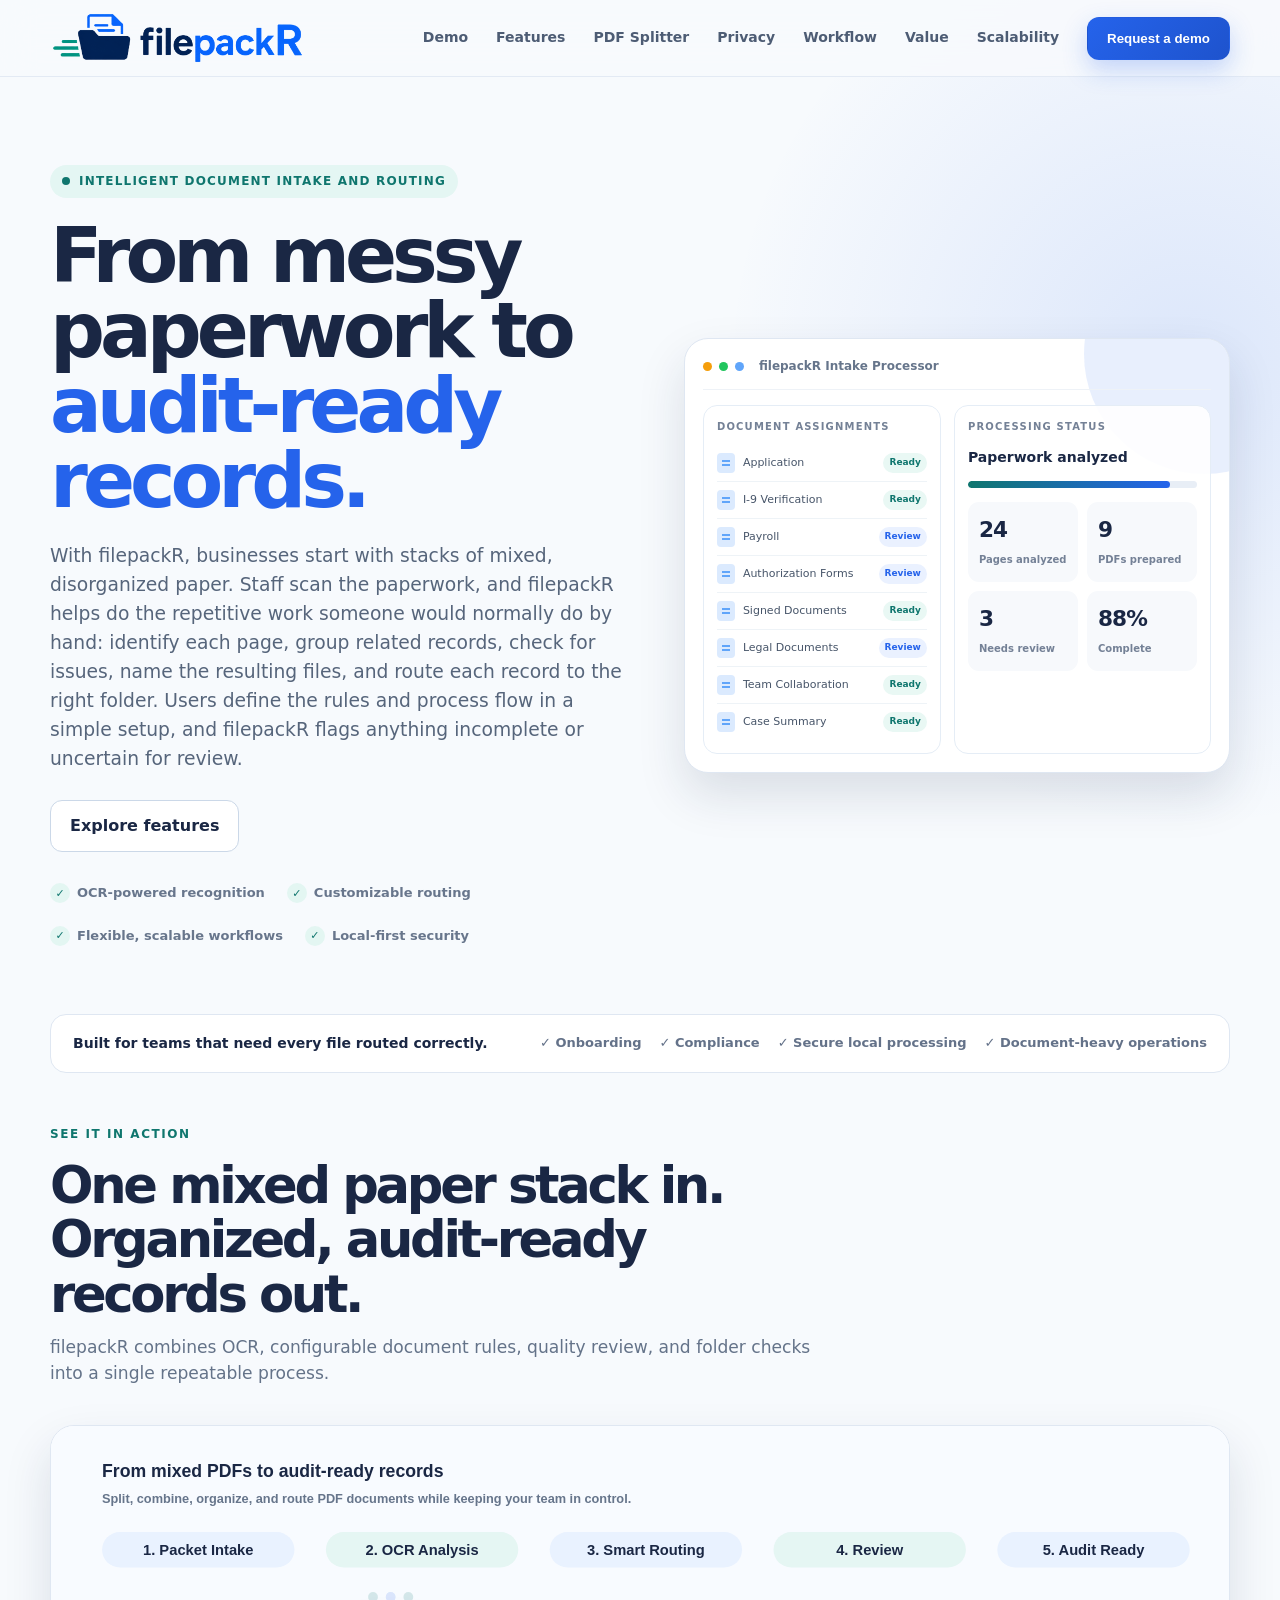
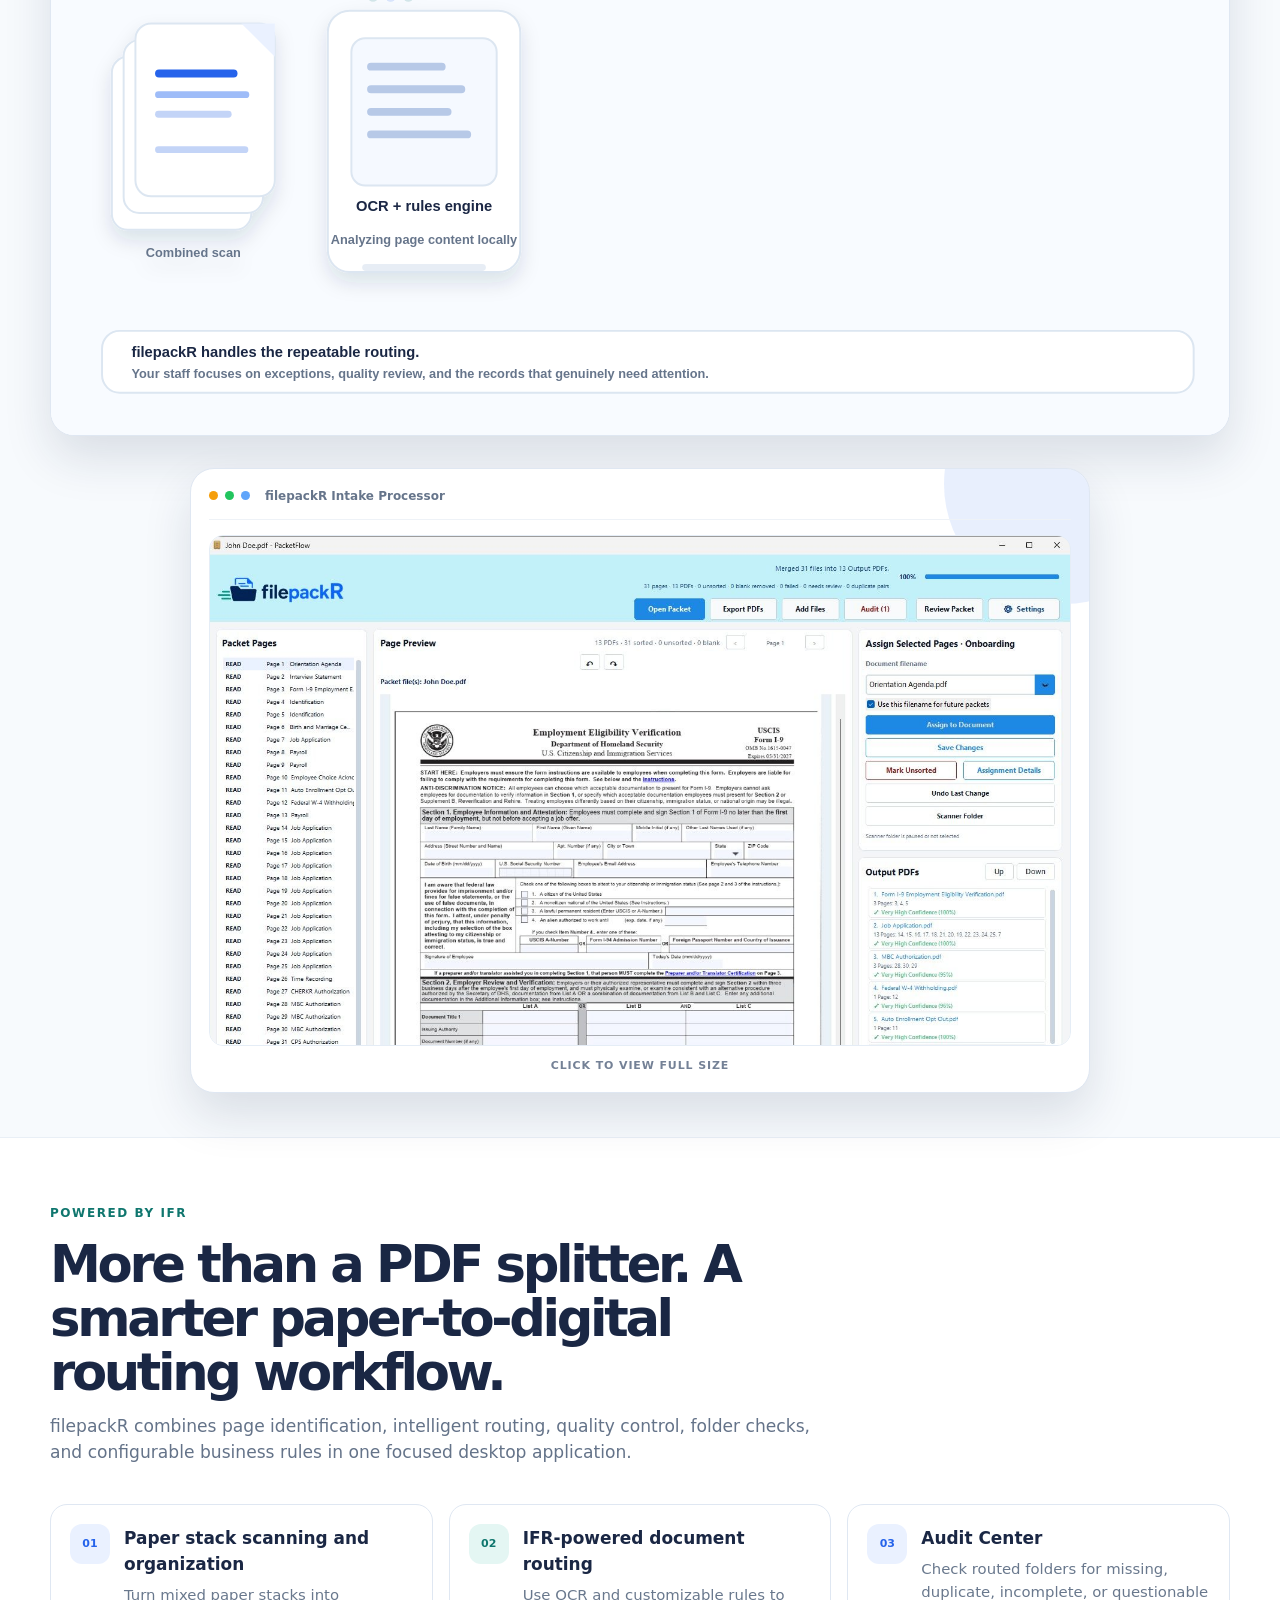
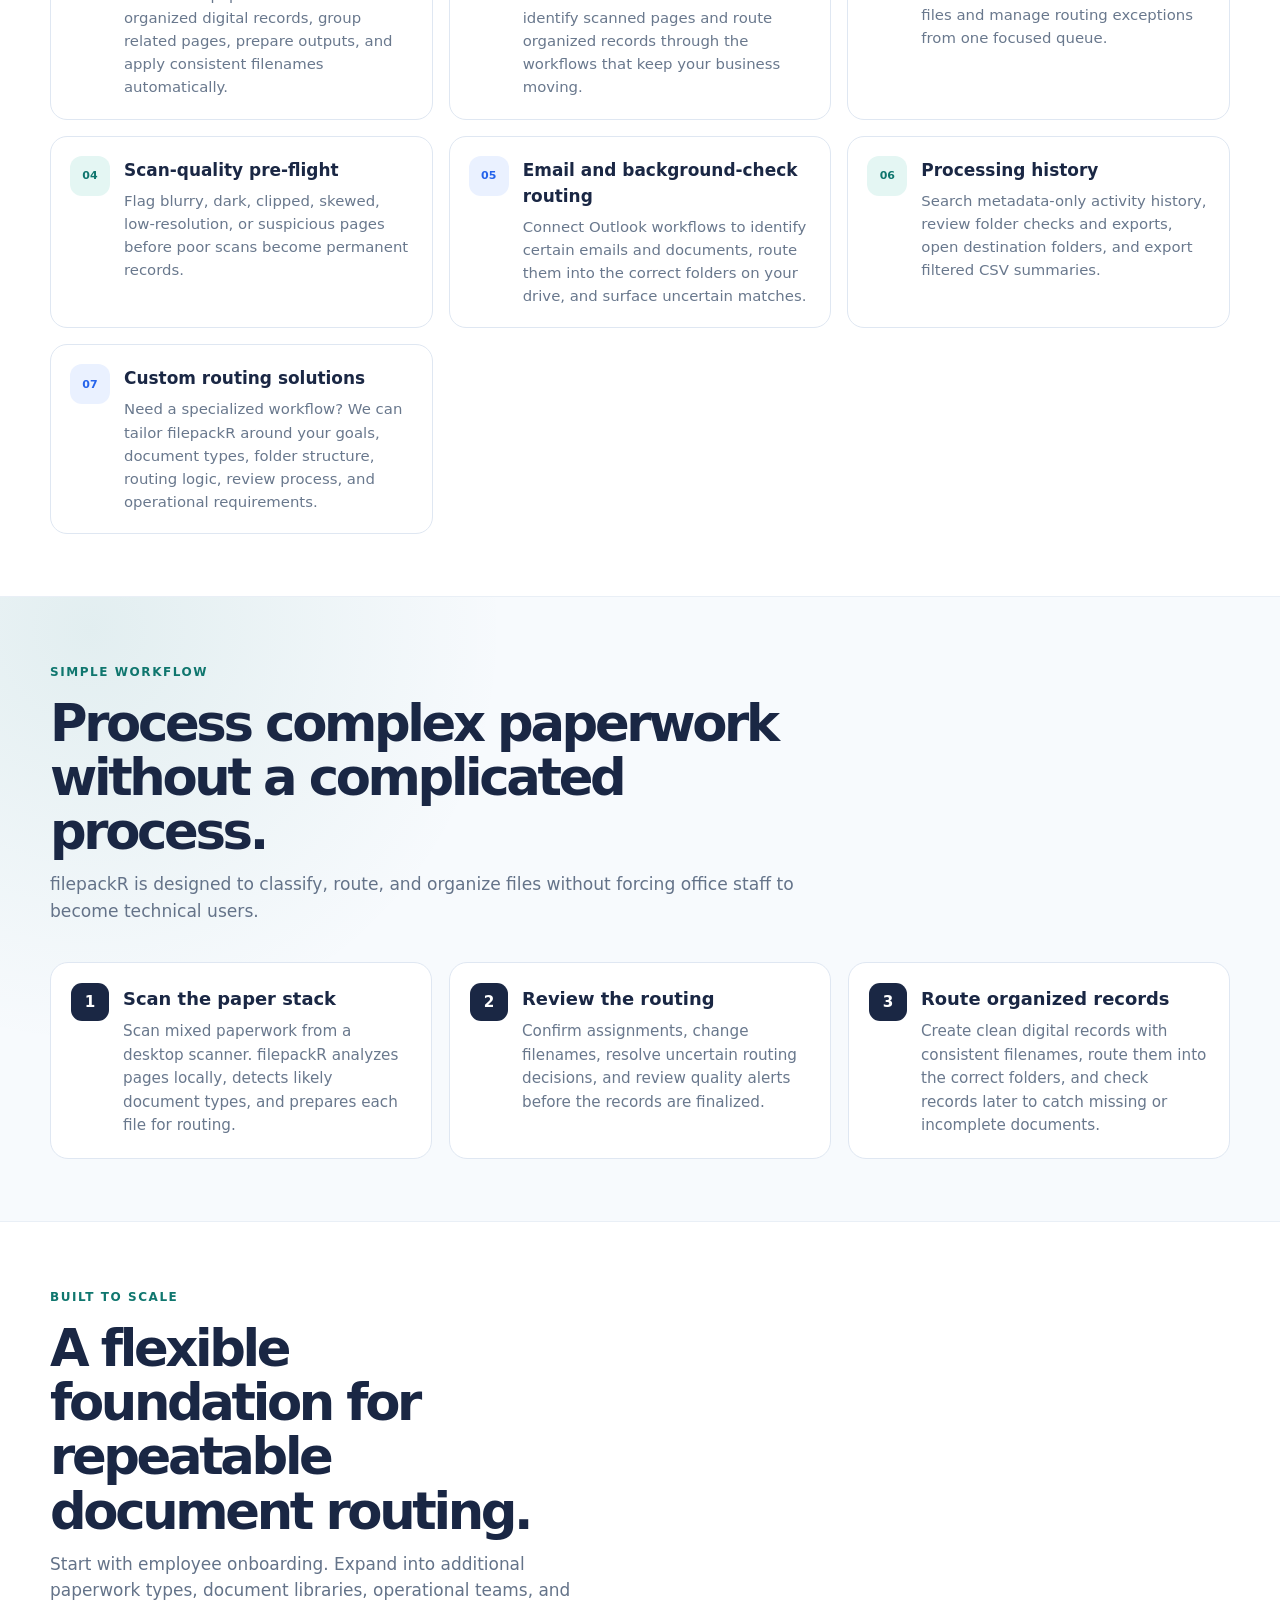
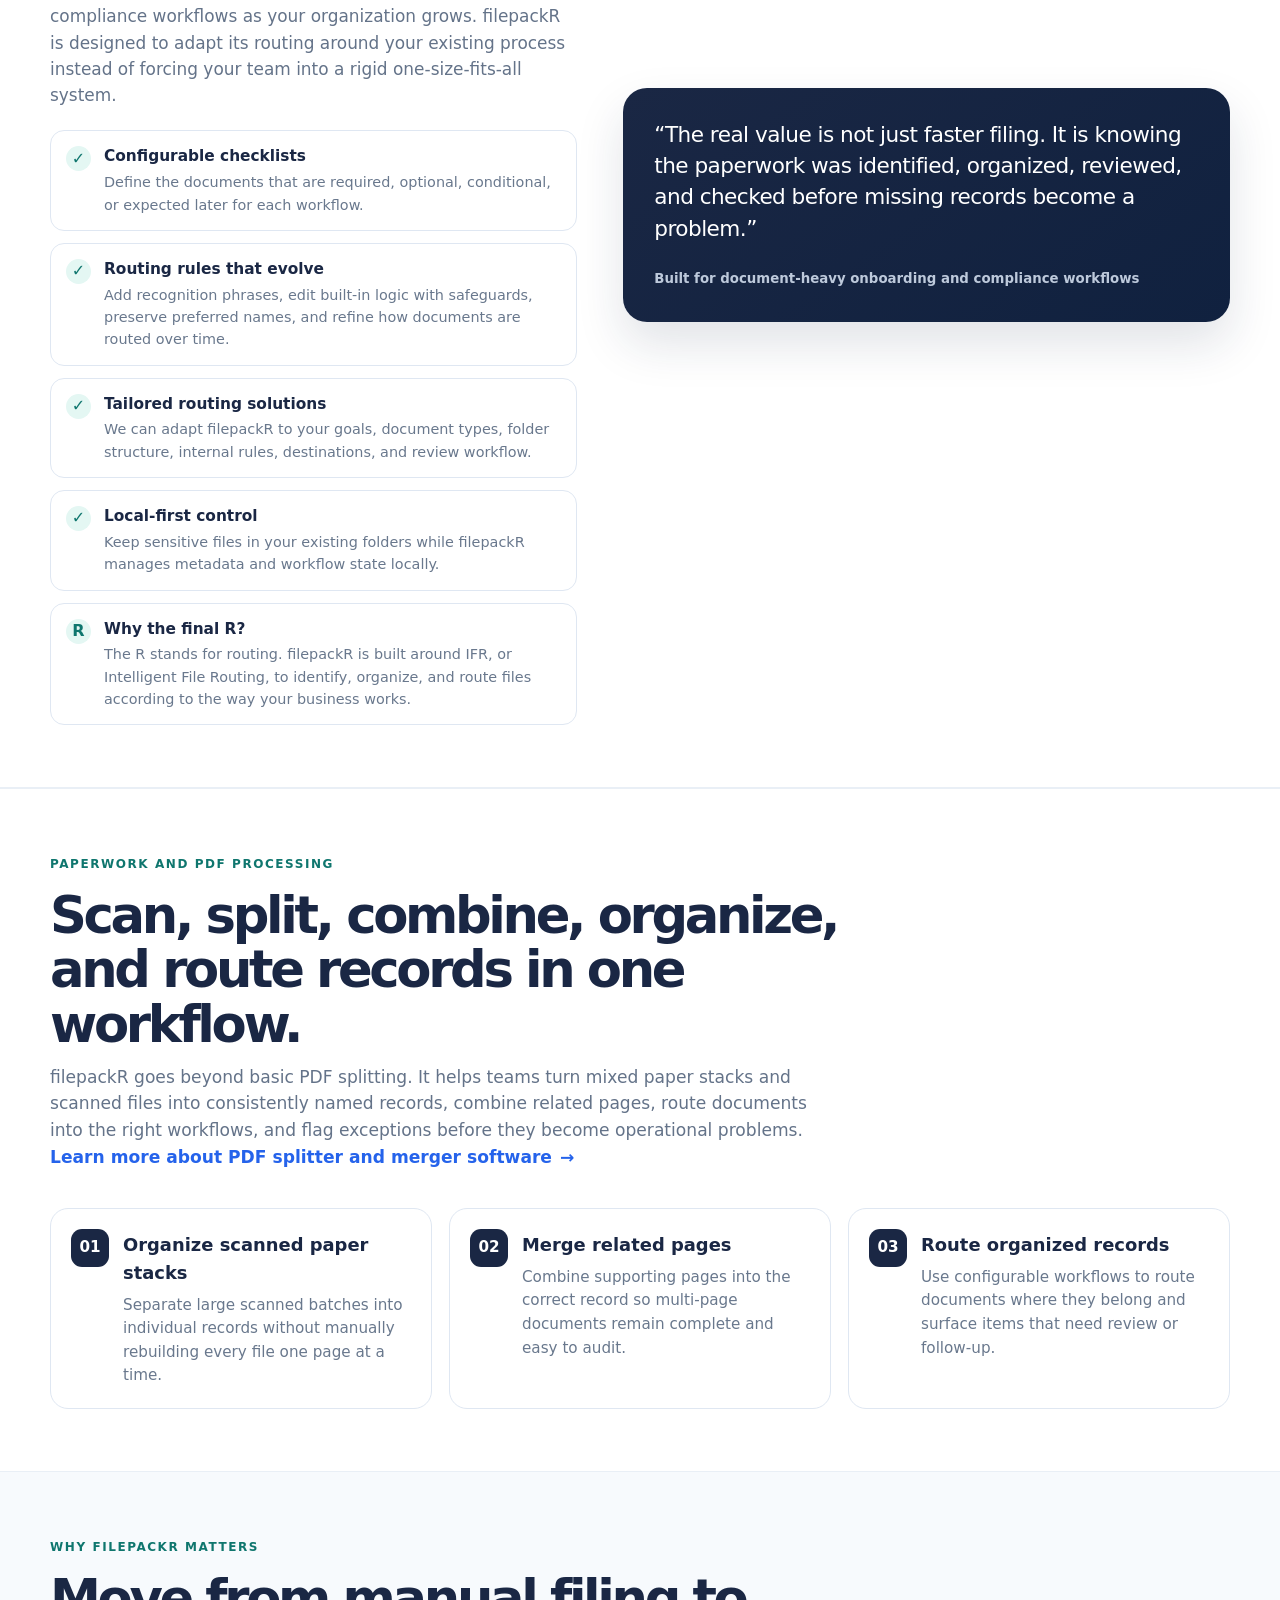
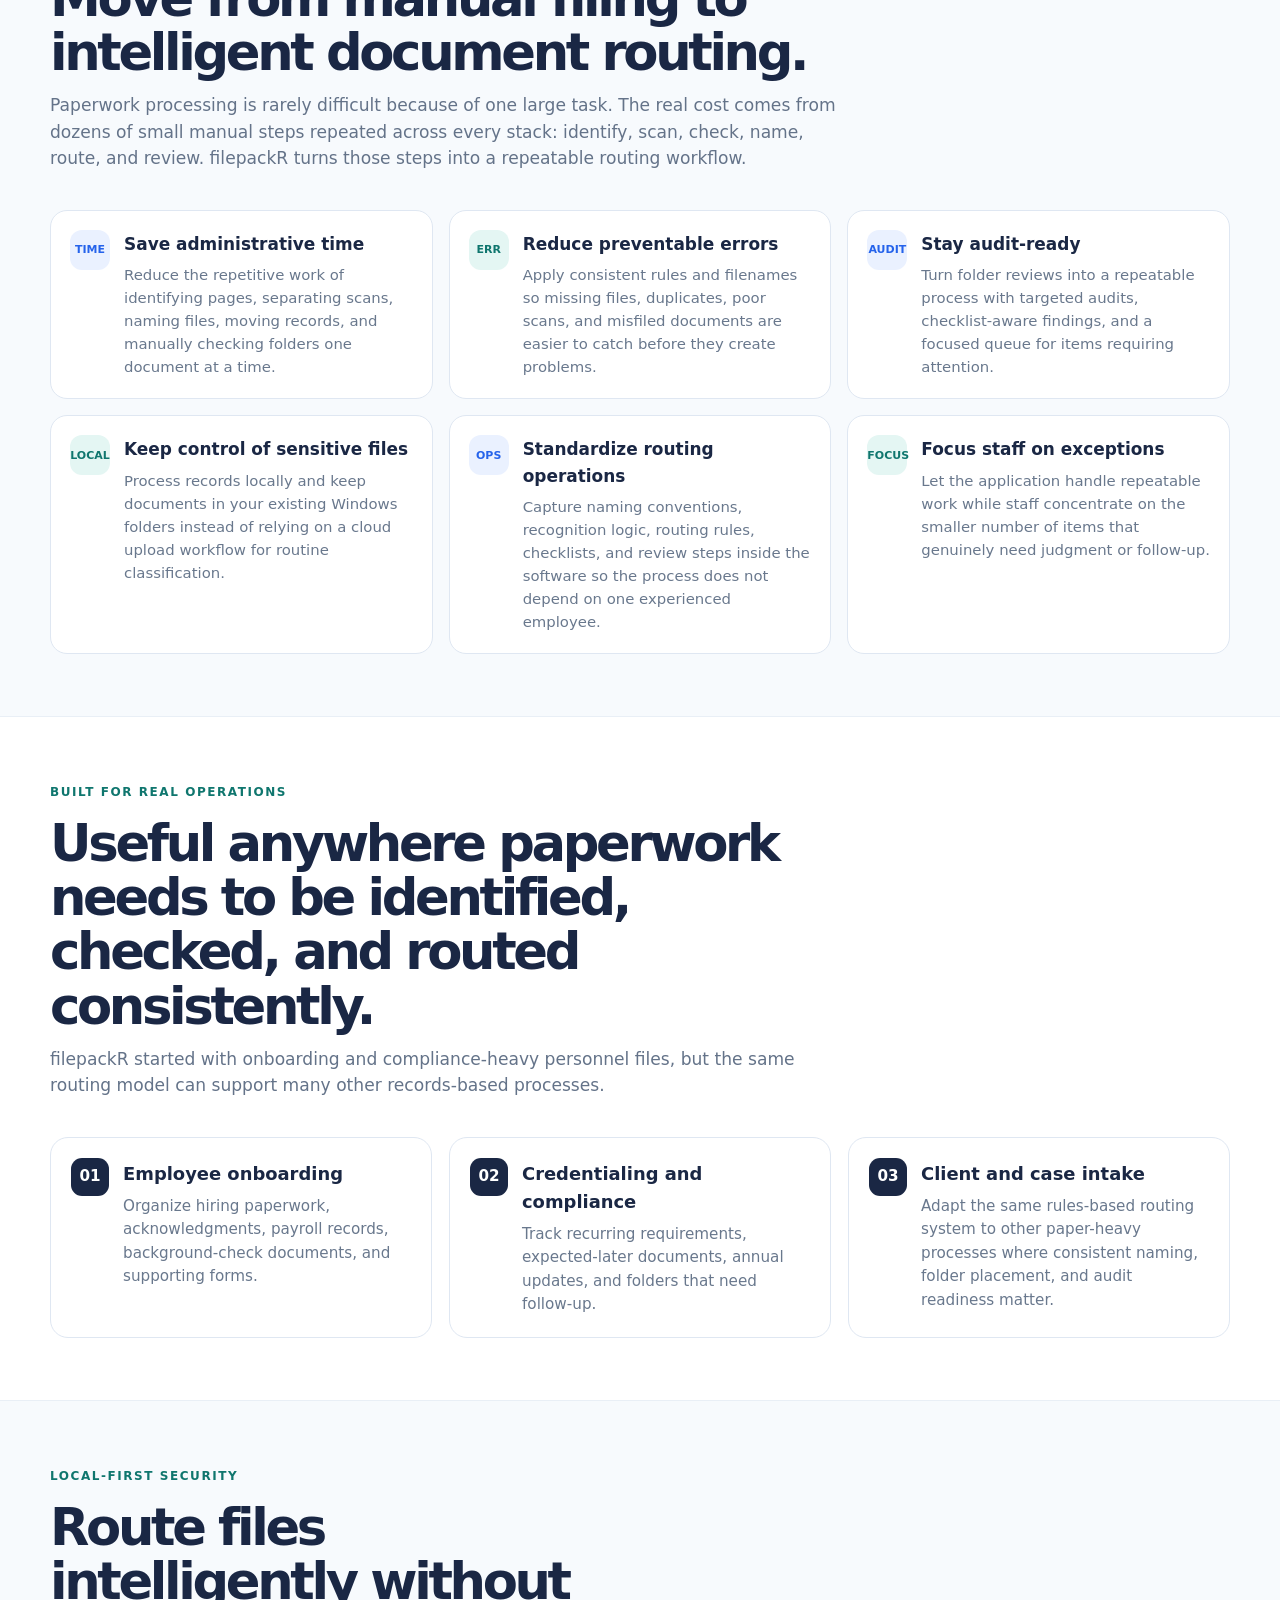
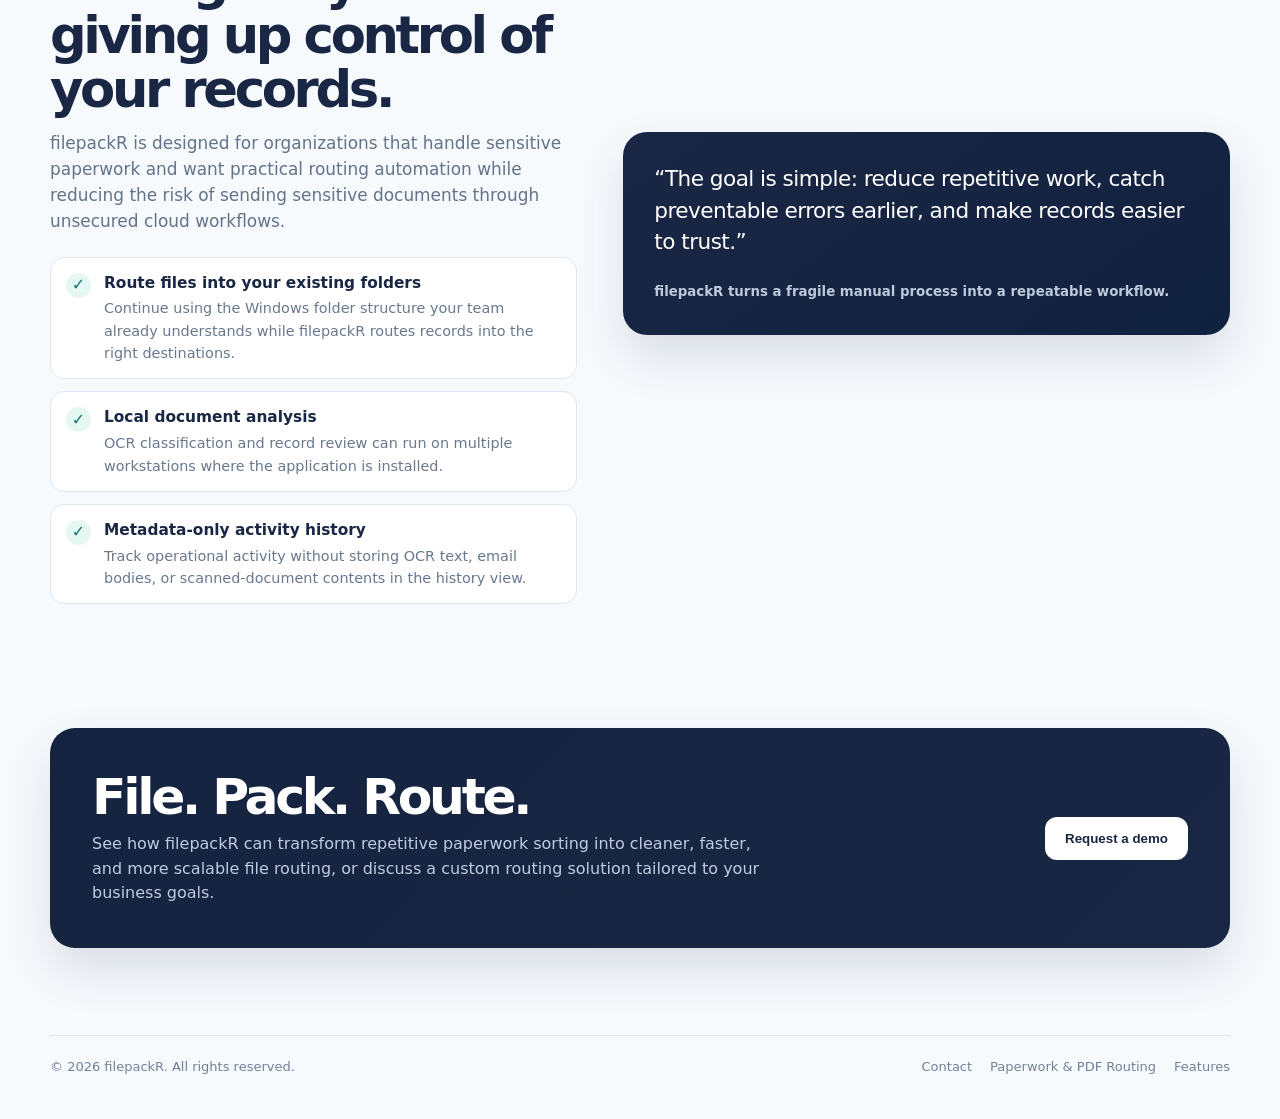
==== commit 304ec7da: "Align filepackR site with paper-first workflow" ====
--- a/index.html
+++ b/index.html
@@ -3,8 +3,8 @@
 <head>
   <meta charset="UTF-8" />
   <meta name="viewport" content="width=device-width, initial-scale=1.0" />
-  <meta name="description" content="filepackR is intelligent file routing and document-processing software that uses OCR, configurable workflows, and local-first review to create cleaner, audit-ready records." />
-  <title>Intelligent File Routing &amp; Document Processing Software | filepackR</title>
+  <meta name="description" content="filepackR is paperwork automation and intelligent file routing software that helps teams turn mixed paper stacks into organized, named, routed, review-ready records." />
+  <title>Paperwork Automation &amp; Intelligent File Routing Software | filepackR</title>
   <link rel="icon" type="image/svg+xml" href="assets/favicon.svg" />
   <link rel="apple-touch-icon" href="assets/filepackr-icon.png" />
 
@@ -13,15 +13,15 @@
 
   <meta property="og:type" content="website" />
   <meta property="og:url" content="https://filepackr.com/" />
-  <meta property="og:title" content="filepackR | Document Workflow Automation" />
-  <meta property="og:description" content="Turn scanned paperwork into organized, workflow-ready PDF files." />
+  <meta property="og:title" content="filepackR | Paperwork Workflow Automation" />
+  <meta property="og:description" content="Turn mixed paper stacks into organized, named, routed, review-ready digital records." />
   <meta property="og:image" content="https://filepackr.com/assets/filepackr-og-image.png" />
   <meta property="og:image:width" content="1200" />
   <meta property="og:image:height" content="630" />
 
   <meta name="twitter:card" content="summary_large_image" />
-  <meta name="twitter:title" content="filepackR | Document Workflow Automation" />
-  <meta name="twitter:description" content="Turn scanned paperwork into organized, workflow-ready PDF files." />
+  <meta name="twitter:title" content="filepackR | Paperwork Workflow Automation" />
+  <meta name="twitter:description" content="Turn mixed paper stacks into organized, named, routed, review-ready digital records." />
   <meta name="twitter:image" content="https://filepackr.com/assets/filepackr-og-image.png" />
 
   <script type="application/ld+json">
@@ -49,10 +49,10 @@
         "applicationCategory": "BusinessApplication",
         "operatingSystem": "Windows",
         "url": "https://filepackr.com/",
-        "description": "filepackR is PDF document-processing software for splitting, merging, combining, organizing, and routing mixed PDF files through configurable business workflows.",
+        "description": "filepackR is paperwork automation software for turning mixed paper stacks into organized, correctly named, routed, and review-ready digital records.",
         "featureList": [
-          "PDF splitting and merging",
-          "OCR-powered PDF classification",
+          "Mixed paper stack processing",
+          "OCR-powered page and document identification",
           "Intelligent File Routing",
           "Customizable document rules",
           "Audit Center",
@@ -657,7 +657,7 @@
           <span class="eyebrow">Intelligent document intake and routing</span>
           <h1>From messy paperwork to <span>audit-ready records.</span></h1>
           <p class="hero-copy">
-          With filepackR, businesses scan stacks of paper documents onto their desktop, and filepackR does the work someone would normally do by hand. It turns the scans into organized PDF files, names them, sorts them, combines or splits them when needed, and sends each file to the right place. Users define the rules and process flow in a simple setup, and filepackR handles the rest while flagging anything that still needs review.
+          With filepackR, businesses start with stacks of mixed, disorganized paper. Staff scan the paperwork, and filepackR helps do the repetitive work someone would normally do by hand: identify each page, group related records, check for issues, name the resulting files, and route each record to the right folder. Users define the rules and process flow in a simple setup, and filepackR flags anything incomplete or uncertain for review.
 
           </p>
           <div class="hero-actions">
@@ -693,7 +693,7 @@
               </div>
               <div class="app-panel">
                 <h4>Processing status</h4>
-                <strong style="font-size:14px">Packet analyzed</strong>
+                <strong style="font-size:14px">Paperwork analyzed</strong>
                 <div class="bar"><span></span></div>
                 <div class="metrics">
                   <div class="metric"><strong>24</strong><small>Pages analyzed</small></div>
@@ -727,11 +727,11 @@
       <div class="container">
         <div class="section-head">
           <span class="kicker">See it in action</span>
-          <h2>One mixed packet in. Organized, audit-ready records out.</h2>
-          <p>filepackR combines OCR, configurable document rules, quality review, and folder auditing into a single repeatable process.</p>
+          <h2>One mixed paper stack in. Organized, audit-ready records out.</h2>
+          <p>filepackR combines OCR, configurable document rules, quality review, and folder checks into a single repeatable process.</p>
         </div>
         <div class="process-frame">
-          <div class="inline-process-animation"><img src="assets/filepackr-process-animation.svg" alt="Animated filepackR workflow showing packet intake, OCR analysis, smart routing, review, and audit-ready output" /></div>
+        <div class="inline-process-animation"><img src="assets/filepackr-process-animation.svg" alt="Animated filepackR workflow showing paper intake, OCR analysis, smart routing, review, and audit-ready output" /></div>
         </div>
 
         <div class="app-card" style="max-width: 900px; margin: 32px auto 0;">
@@ -741,8 +741,8 @@
             <div class="window-dot"></div>
             <span class="window-title">filepackR Intake Processor</span>
           </div>
-          <div class="app-screenshot" onclick="openImgLightbox('assets/filepackr-preview.jpg', 'filepackR interface showing a document packet sorted into 13 output PDFs')" role="button" tabindex="0" aria-label="View full-size screenshot of filepackR" onkeydown="if(event.key==='Enter'){this.click();}">
-            <img src="assets/filepackr-preview.jpg" alt="filepackR interface showing a document packet sorted into 13 output PDFs" loading="lazy" />
+          <div class="app-screenshot" onclick="openImgLightbox('assets/filepackr-preview.jpg', 'filepackR interface showing scanned paperwork organized into correctly named digital files')" role="button" tabindex="0" aria-label="View full-size screenshot of filepackR" onkeydown="if(event.key==='Enter'){this.click();}">
+            <img src="assets/filepackr-preview.jpg" alt="filepackR interface showing scanned paperwork organized into correctly named digital files" loading="lazy" />
           </div>
           <span class="shot-caption">Click to view full size</span>
         </div>
@@ -753,25 +753,25 @@
       <div class="container">
         <div class="section-head">
           <span class="kicker">Powered by IFR</span>
-          <h2>More than a PDF splitter. A smarter routing workflow.</h2>
-          <p>filepackR combines classification, intelligent routing, quality control, audit tools, and configurable business rules in one focused desktop application.</p>
+          <h2>More than a PDF splitter. A smarter paper-to-digital routing workflow.</h2>
+          <p>filepackR combines page identification, intelligent routing, quality control, folder checks, and configurable business rules in one focused desktop application.</p>
         </div>
 
         <div class="features">
           <article class="feature">
             <div class="feature-icon">01</div>
-            <h3>PDF splitting, merging, and organization</h3>
-            <p>Split mixed PDF packets into separate documents, combine related pages, merge supporting records, and apply consistent filenames automatically.</p>
+            <h3>Paper stack scanning and organization</h3>
+            <p>Turn mixed paper stacks into organized digital records, group related pages, prepare outputs, and apply consistent filenames automatically.</p>
           </article>
           <article class="feature">
             <div class="feature-icon teal">02</div>
             <h3>IFR-powered document routing</h3>
-            <p>Use OCR and customizable rules to identify PDF documents and route organized records through the workflows that keep your business moving.</p>
+            <p>Use OCR and customizable rules to identify scanned pages and route organized records through the workflows that keep your business moving.</p>
           </article>
           <article class="feature">
             <div class="feature-icon">03</div>
             <h3>Audit Center</h3>
-            <p>Inspect routed folders for missing, duplicate, incomplete, or corrupt files and manage routing exceptions from one focused queue.</p>
+            <p>Check routed folders for missing, duplicate, incomplete, or questionable files and manage routing exceptions from one focused queue.</p>
           </article>
           <article class="feature">
             <div class="feature-icon teal">04</div>
@@ -785,8 +785,8 @@
           </article>
           <article class="feature">
             <div class="feature-icon teal">06</div>
-            <h3>Packet history</h3>
-            <p>Search metadata-only activity history, review audits and exports, open destination folders, and export filtered CSV summaries.</p>
+            <h3>Processing history</h3>
+            <p>Search metadata-only activity history, review folder checks and exports, open destination folders, and export filtered CSV summaries.</p>
           </article>
 
           <article class="feature">
@@ -808,18 +808,18 @@
         <div class="steps">
           <article class="step">
             <div class="step-number">1</div>
-            <h3>Open or scan a packet</h3>
-            <p>Load a combined packet. filepackR analyzes pages locally, detects likely document types, and prepares each file for routing.</p>
+            <h3>Scan the paper stack</h3>
+            <p>Scan mixed paperwork from a desktop scanner. filepackR analyzes pages locally, detects likely document types, and prepares each file for routing.</p>
           </article>
           <article class="step">
             <div class="step-number">2</div>
             <h3>Review the routing</h3>
-            <p>Confirm assignments, change filenames, resolve uncertain routing decisions, and review quality alerts before the packet is finalized.</p>
+            <p>Confirm assignments, change filenames, resolve uncertain routing decisions, and review quality alerts before the records are finalized.</p>
           </article>
           <article class="step">
             <div class="step-number">3</div>
             <h3>Route organized records</h3>
-            <p>Create clean PDFs with consistent filenames, route them into the correct folders, and audit records later to catch missing or incomplete documents.</p>
+            <p>Create clean digital records with consistent filenames, route them into the correct folders, and check records later to catch missing or incomplete documents.</p>
           </article>
         </div>
       </div>
@@ -831,7 +831,7 @@
           <span class="kicker">Built to scale</span>
           <h2>A flexible foundation for repeatable document routing.</h2>
           <p class="scale-copy">
-            Start with employee onboarding. Expand into additional packet types, document libraries, operational teams, and compliance workflows as your organization grows. filepackR is designed to adapt its routing around your existing process instead of forcing your team into a rigid one-size-fits-all system.
+            Start with employee onboarding. Expand into additional paperwork types, document libraries, operational teams, and compliance workflows as your organization grows. filepackR is designed to adapt its routing around your existing process instead of forcing your team into a rigid one-size-fits-all system.
           </p>
           <div class="scale-list">
             <div class="scale-item">
@@ -860,7 +860,7 @@
         </div>
 
         <aside class="value-card">
-          <p>“The real value is not just faster filing. It is knowing the packet was organized consistently, reviewed, and checked before missing paperwork becomes a problem.”</p>
+          <p>“The real value is not just faster filing. It is knowing the paperwork was identified, organized, reviewed, and checked before missing records become a problem.”</p>
           <small>Built for document-heavy onboarding and compliance workflows</small>
         </aside>
       </div>
@@ -871,9 +871,9 @@
     <section class="section section-alt" id="pdf-processing">
       <div class="container">
         <div class="section-head">
-          <span class="kicker">PDF document processing</span>
-          <h2>Split, combine, merge, organize, and route PDFs in one workflow.</h2>
-          <p>filepackR goes beyond basic PDF splitting. It helps teams turn mixed PDF files into consistently named records, combine related pages, route documents into the right workflows, and flag exceptions before they become operational problems.</p>
+          <span class="kicker">Paperwork and PDF processing</span>
+          <h2>Scan, split, combine, organize, and route records in one workflow.</h2>
+          <p>filepackR goes beyond basic PDF splitting. It helps teams turn mixed paper stacks and scanned files into consistently named records, combine related pages, route documents into the right workflows, and flag exceptions before they become operational problems.</p>
         <p class="pdf-processing-link">
           <a href="pdf-splitter-software/">Learn more about PDF splitter and merger software <span aria-hidden="true">→</span></a>
         </p>
@@ -881,8 +881,8 @@
         <div class="steps">
           <article class="step">
             <div class="step-number">01</div>
-            <h3>Split mixed PDF files</h3>
-            <p>Separate large scanned packets into individual documents without manually rebuilding every file one page at a time.</p>
+            <h3>Organize scanned paper stacks</h3>
+            <p>Separate large scanned batches into individual records without manually rebuilding every file one page at a time.</p>
           </article>
           <article class="step">
             <div class="step-number">02</div>
@@ -904,13 +904,13 @@
         <div class="section-head">
           <span class="kicker">Why filepackR matters</span>
           <h2>Move from manual filing to intelligent document routing.</h2>
-          <p>Document processing is rarely difficult because of one large task. The real cost comes from dozens of small manual steps repeated across every packet. filepackR turns those steps into a repeatable routing workflow.</p>
+          <p>Paperwork processing is rarely difficult because of one large task. The real cost comes from dozens of small manual steps repeated across every stack: identify, scan, check, name, route, and review. filepackR turns those steps into a repeatable routing workflow.</p>
         </div>
         <div class="features">
           <article class="feature">
             <div class="feature-icon">TIME</div>
             <h3>Save administrative time</h3>
-            <p>Reduce the repetitive work of separating scans, naming files, moving PDFs, and manually checking folders one document at a time.</p>
+            <p>Reduce the repetitive work of identifying pages, separating scans, naming files, moving records, and manually checking folders one document at a time.</p>
           </article>
           <article class="feature">
             <div class="feature-icon teal">ERR</div>
@@ -945,14 +945,14 @@
       <div class="container">
         <div class="section-head">
           <span class="kicker">Built for real operations</span>
-          <h2>Useful anywhere document packets need to be identified, checked, and routed consistently.</h2>
+          <h2>Useful anywhere paperwork needs to be identified, checked, and routed consistently.</h2>
           <p>filepackR started with onboarding and compliance-heavy personnel files, but the same routing model can support many other records-based processes.</p>
         </div>
         <div class="steps use-case-steps">
           <article class="step">
             <div class="step-number">01</div>
             <h3>Employee onboarding</h3>
-            <p>Organize hiring packets, acknowledgments, payroll records, background-check documents, and supporting forms.</p>
+            <p>Organize hiring paperwork, acknowledgments, payroll records, background-check documents, and supporting forms.</p>
           </article>
           <article class="step">
             <div class="step-number">02</div>
@@ -962,7 +962,7 @@
           <article class="step">
             <div class="step-number">03</div>
             <h3>Client and case intake</h3>
-            <p>Adapt the same rules-based routing system to other packet types where consistent naming, folder placement, and audit readiness matter.</p>
+            <p>Adapt the same rules-based routing system to other paper-heavy processes where consistent naming, folder placement, and audit readiness matter.</p>
           </article>
         </div>
       </div>
@@ -981,7 +981,7 @@
             </div>
             <div class="scale-item">
               <span class="check">✓</span>
-              <div><strong>Local document analysis</strong><p>OCR classification and packet review can run on multiple workstations where the application is installed.</p></div>
+            <div><strong>Local document analysis</strong><p>OCR classification and record review can run on multiple workstations where the application is installed.</p></div>
             </div>
             <div class="scale-item">
               <span class="check">✓</span>
@@ -1000,7 +1000,7 @@
       <div class="container cta-box">
         <div>
           <h2>File. Pack. Route.</h2>
-          <p>See how filepackR can transform repetitive packet sorting into cleaner, faster, and more scalable file routing, or discuss a custom routing solution tailored to your business goals.</p>
+          <p>See how filepackR can transform repetitive paperwork sorting into cleaner, faster, and more scalable file routing, or discuss a custom routing solution tailored to your business goals.</p>
         </div>
         <button class="button button-primary demo-trigger" type="button" data-source="Bottom call-to-action">Request a demo</button>
       </div>
@@ -1012,7 +1012,7 @@
       <span>© <span id="year"></span> filepackR. All rights reserved.</span>
       <div class="footer-links">
         <a href="mailto:steve@stevethibault.com">Contact</a>
-        <a href="pdf-splitter-software/">PDF Splitter Software</a>
+        <a href="pdf-splitter-software/">Paperwork & PDF Routing</a>
         <a href="#features">Features</a>
       </div>
     </div>
@@ -1075,15 +1075,15 @@
           <div class="form-field"><label for="businessName">Business or organization *</label><input id="businessName" name="Business or organization" type="text" autocomplete="organization" required /></div>
           <div class="form-field"><label for="businessType">Business type *</label><select id="businessType" name="Business type" required><option value="">Select one</option><option>Home healthcare</option><option>Healthcare staffing</option><option>Human resources</option><option>Credentialing</option><option>Social services</option><option>Education</option><option>Property management</option><option>Legal or administrative services</option><option>Insurance</option><option>Other</option></select></div>
           <div class="form-field"><label for="role">Job title or role</label><input id="role" name="Job title or role" type="text" autocomplete="organization-title" /></div>
-          <div class="form-field"><label for="packetVolume">Packets processed per month</label><select id="packetVolume" name="Approximate monthly packet volume"><option value="">Select one</option><option>Fewer than 25</option><option>25–100</option><option>101–500</option><option>More than 500</option><option>Not sure</option></select></div>
+            <div class="form-field"><label for="packetVolume">Paper stacks processed per month</label><select id="packetVolume" name="Approximate monthly paper stack volume"><option value="">Select one</option><option>Fewer than 25</option><option>25–100</option><option>101–500</option><option>More than 500</option><option>Not sure</option></select></div>
           <div class="form-field full"><label for="needs">What would you like filepackR to help with? *</label><textarea id="needs" name="Description of needs" required placeholder="Describe your current process, pain points, or the workflow you want to improve."></textarea></div>
         </div>
         <button class="details-toggle" id="detailsToggle" type="button" aria-expanded="false" aria-controls="optionalDetails"><span>+</span> Add more details</button>
         <div class="optional-details" id="optionalDetails" hidden>
           <div class="form-grid">
             <div class="form-field"><label for="preferredContact">Preferred contact method</label><select id="preferredContact" name="Preferred contact method"><option value="">No preference</option><option>Email</option><option>Phone</option></select></div>
-            <div class="form-field"><label for="biggestChallenge">Biggest challenge</label><select id="biggestChallenge" name="Biggest challenge"><option value="">Select one</option><option>Manual document sorting</option><option>Missing paperwork</option><option>Inconsistent filenames</option><option>Folder audits</option><option>Poor scan quality</option><option>Email attachments and follow-up documents</option><option>Scaling a growing workflow</option><option>Other</option></select></div>
-            <div class="form-field full"><label for="documentTypes">What types of documents do you process?</label><textarea id="documentTypes" name="Document types processed" placeholder="Examples: onboarding packets, compliance records, applications, credentialing files, client intake documents..."></textarea></div>
+            <div class="form-field"><label for="biggestChallenge">Biggest challenge</label><select id="biggestChallenge" name="Biggest challenge"><option value="">Select one</option><option>Manual paperwork sorting</option><option>Missing paperwork</option><option>Inconsistent filenames</option><option>Folder checks</option><option>Poor scan quality</option><option>Email attachments and follow-up documents</option><option>Scaling a growing workflow</option><option>Other</option></select></div>
+            <div class="form-field full"><label for="documentTypes">What types of documents do you process?</label><textarea id="documentTypes" name="Document types processed" placeholder="Examples: onboarding paperwork, compliance records, applications, credentialing files, client intake documents..."></textarea></div>
           </div>
         </div>
         <p class="form-status" id="formStatus" aria-live="polite"></p>
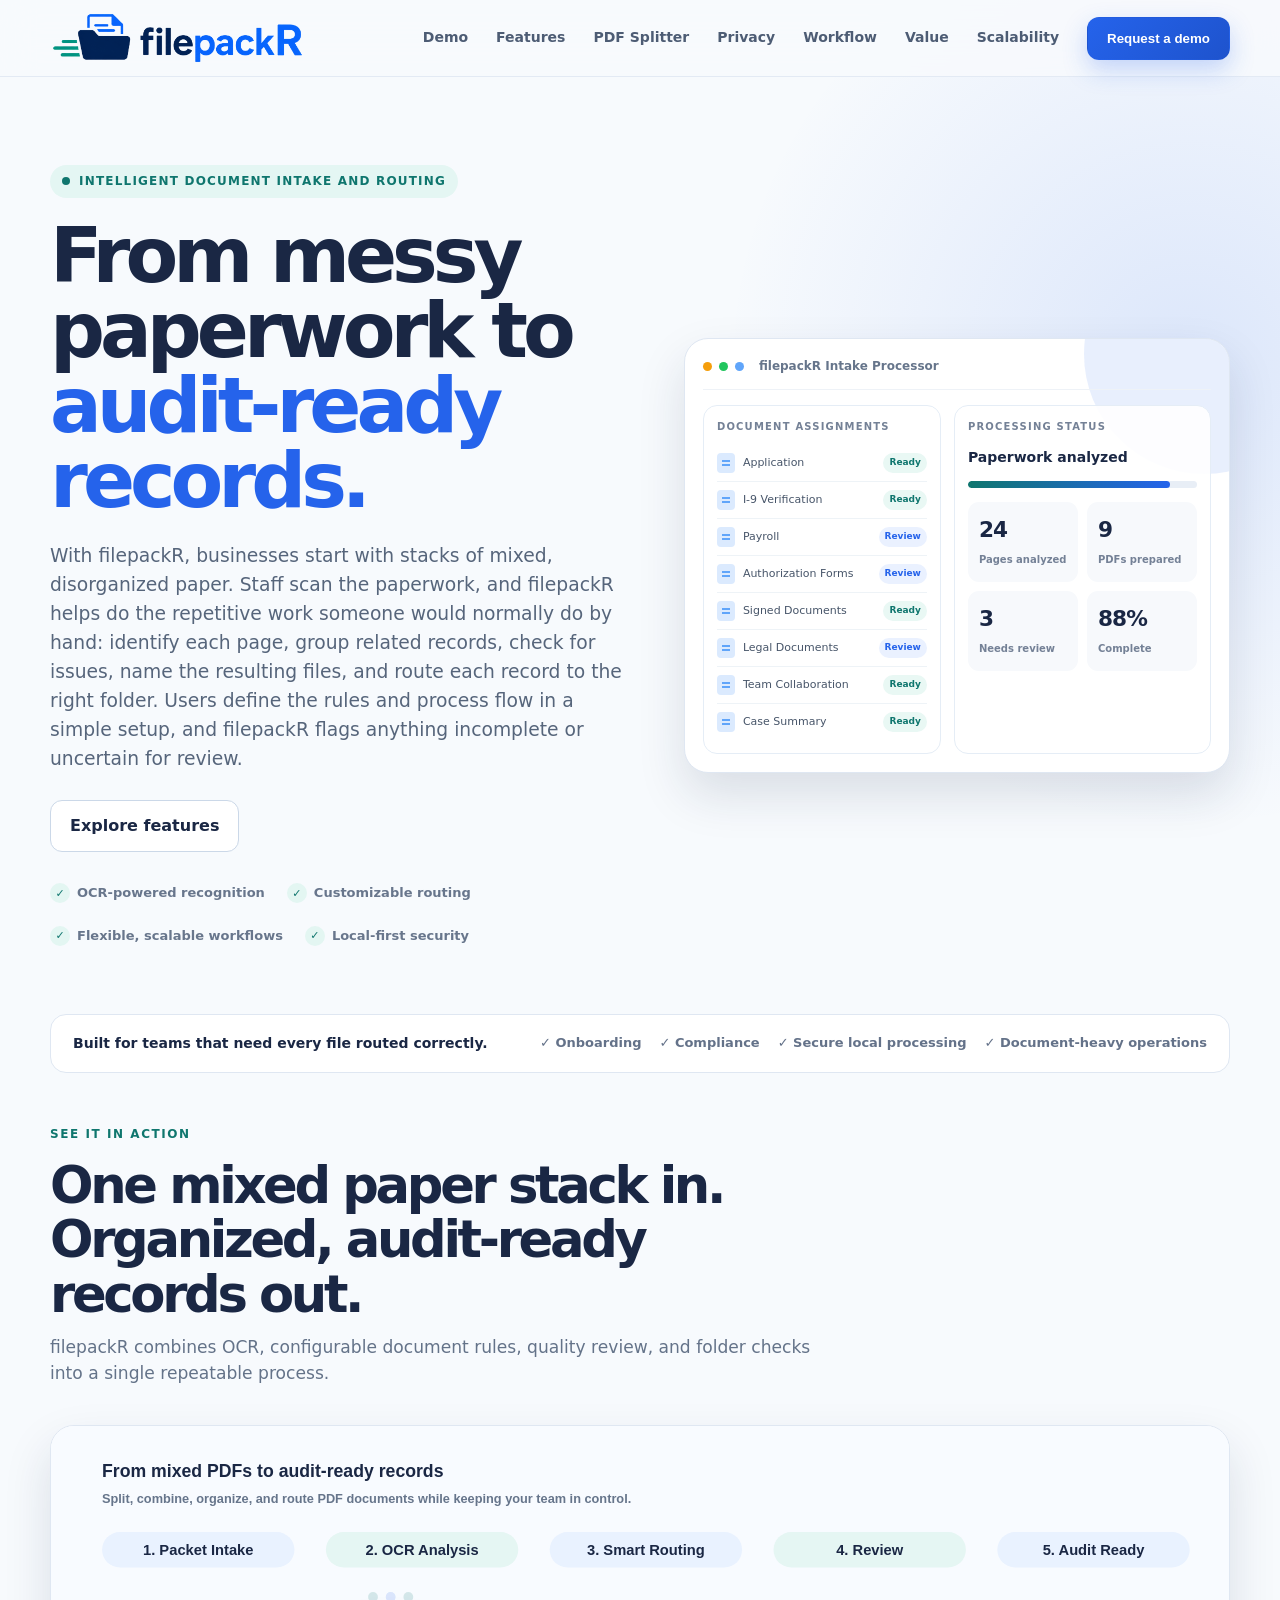
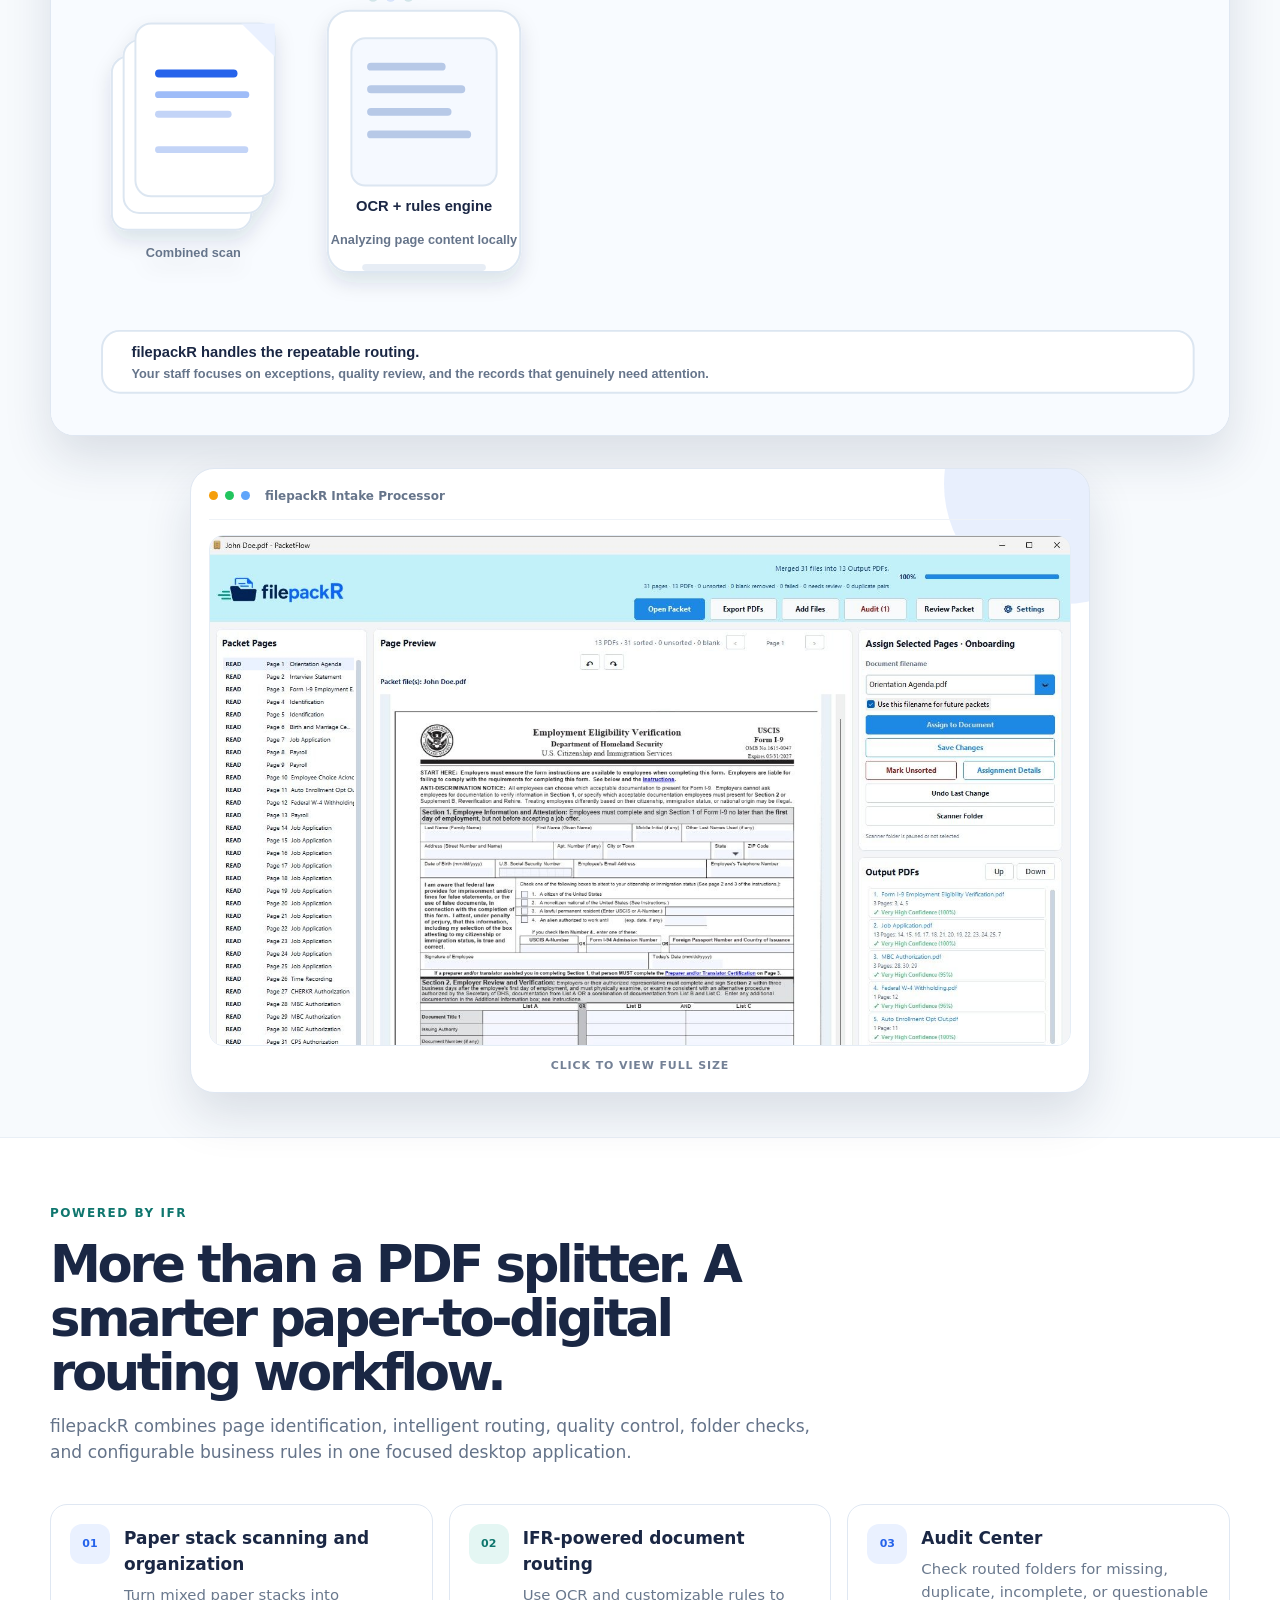
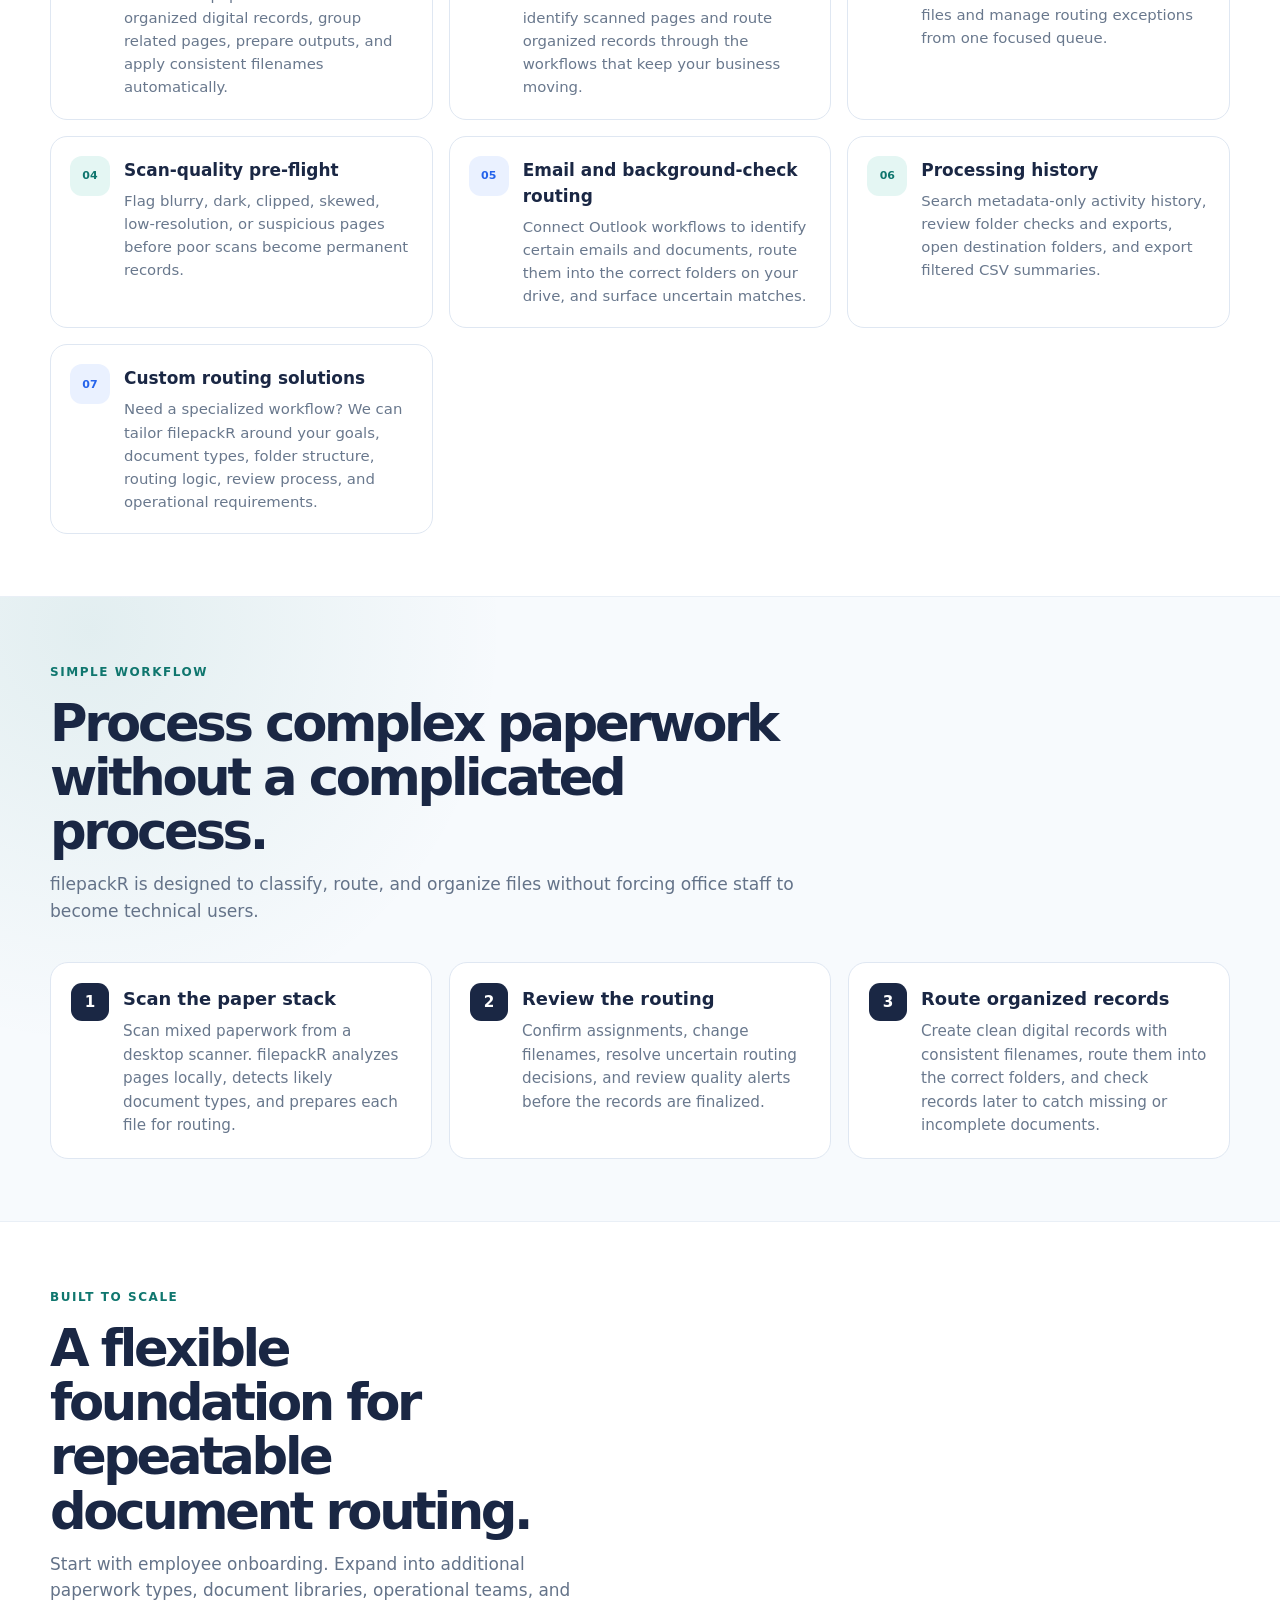
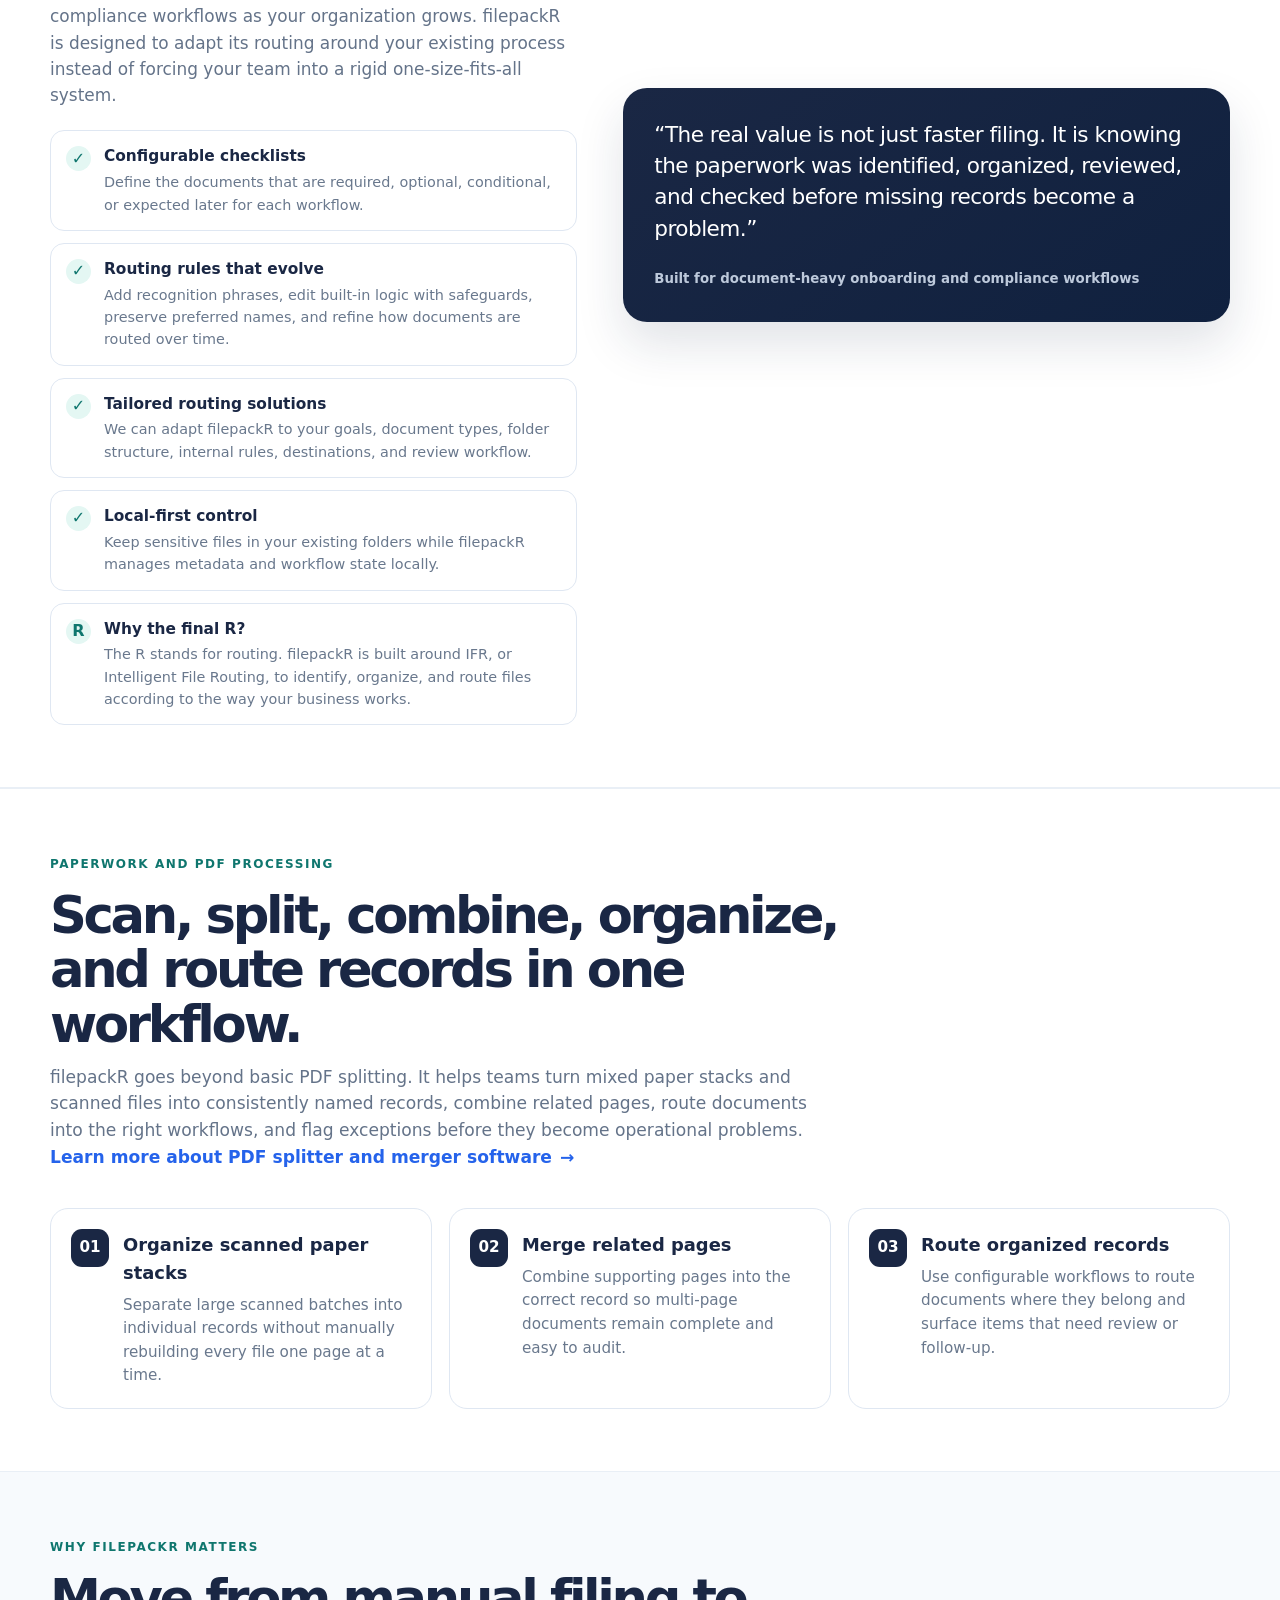
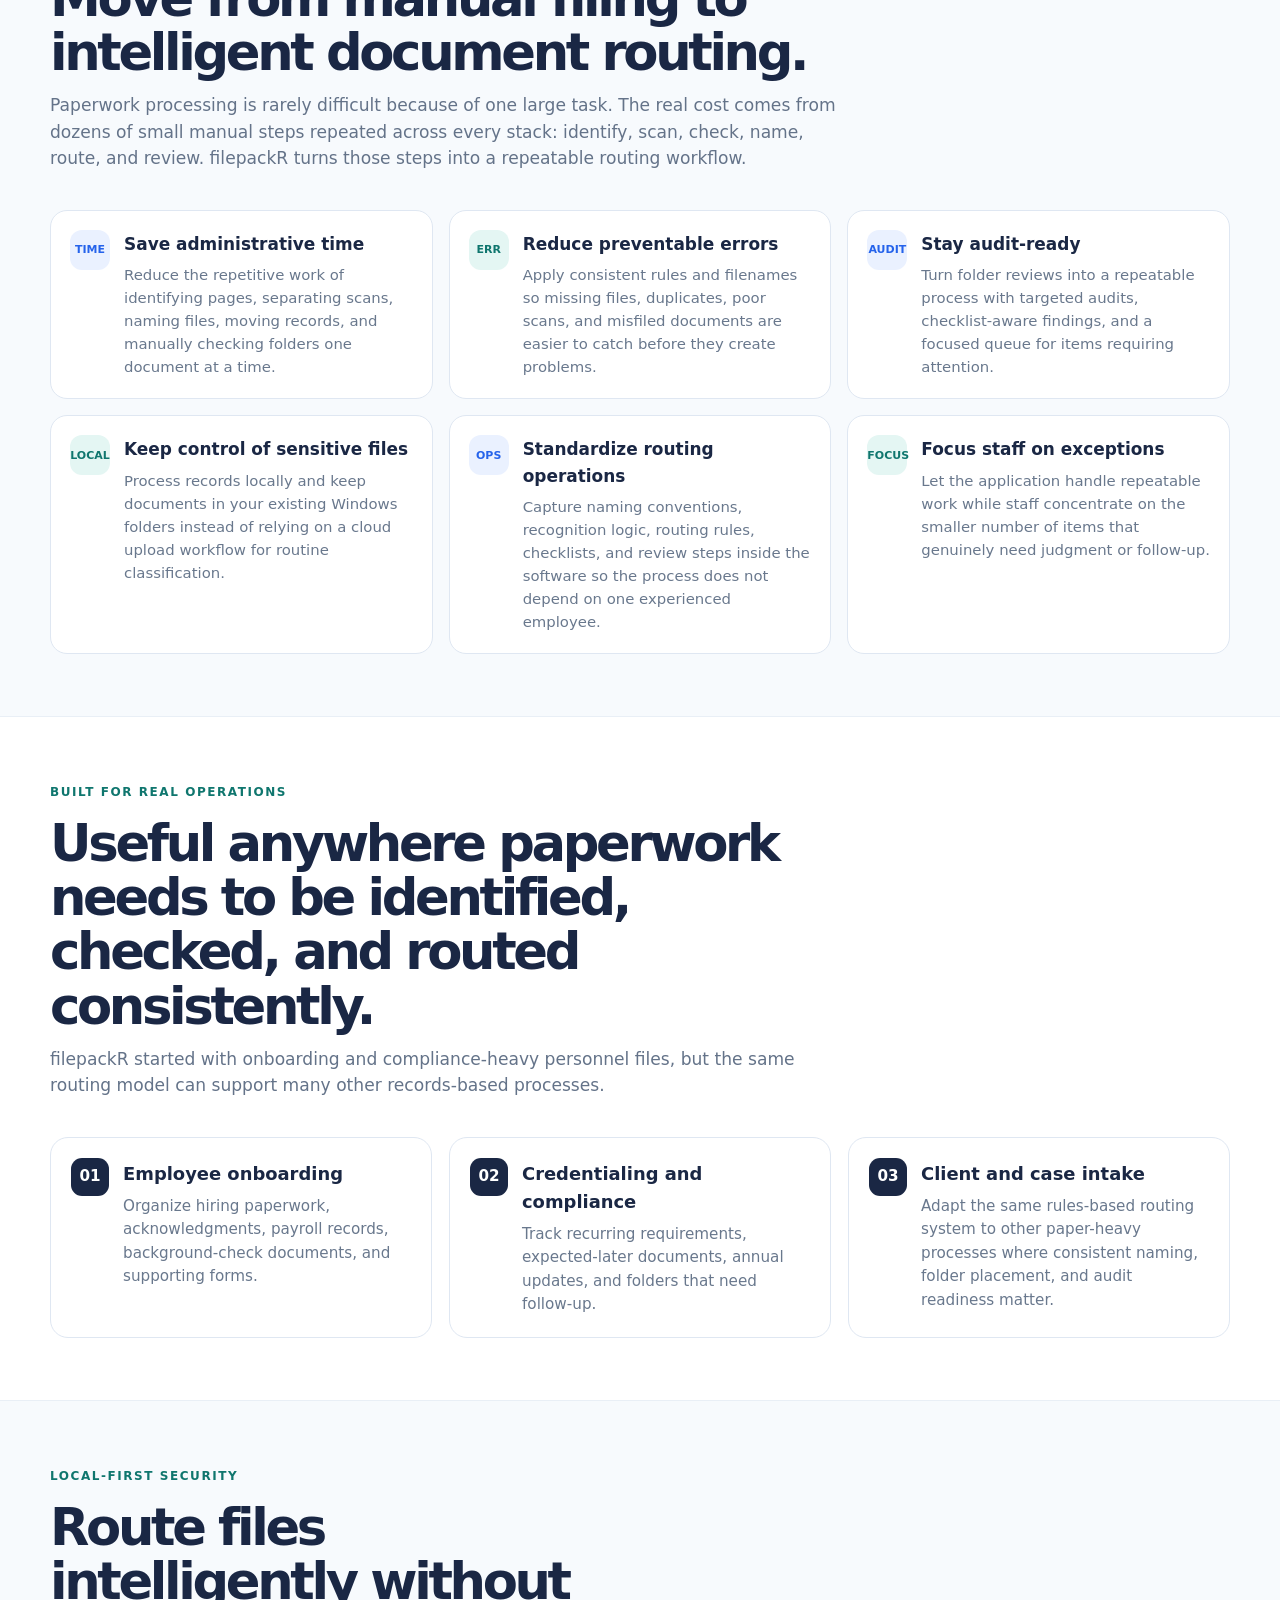
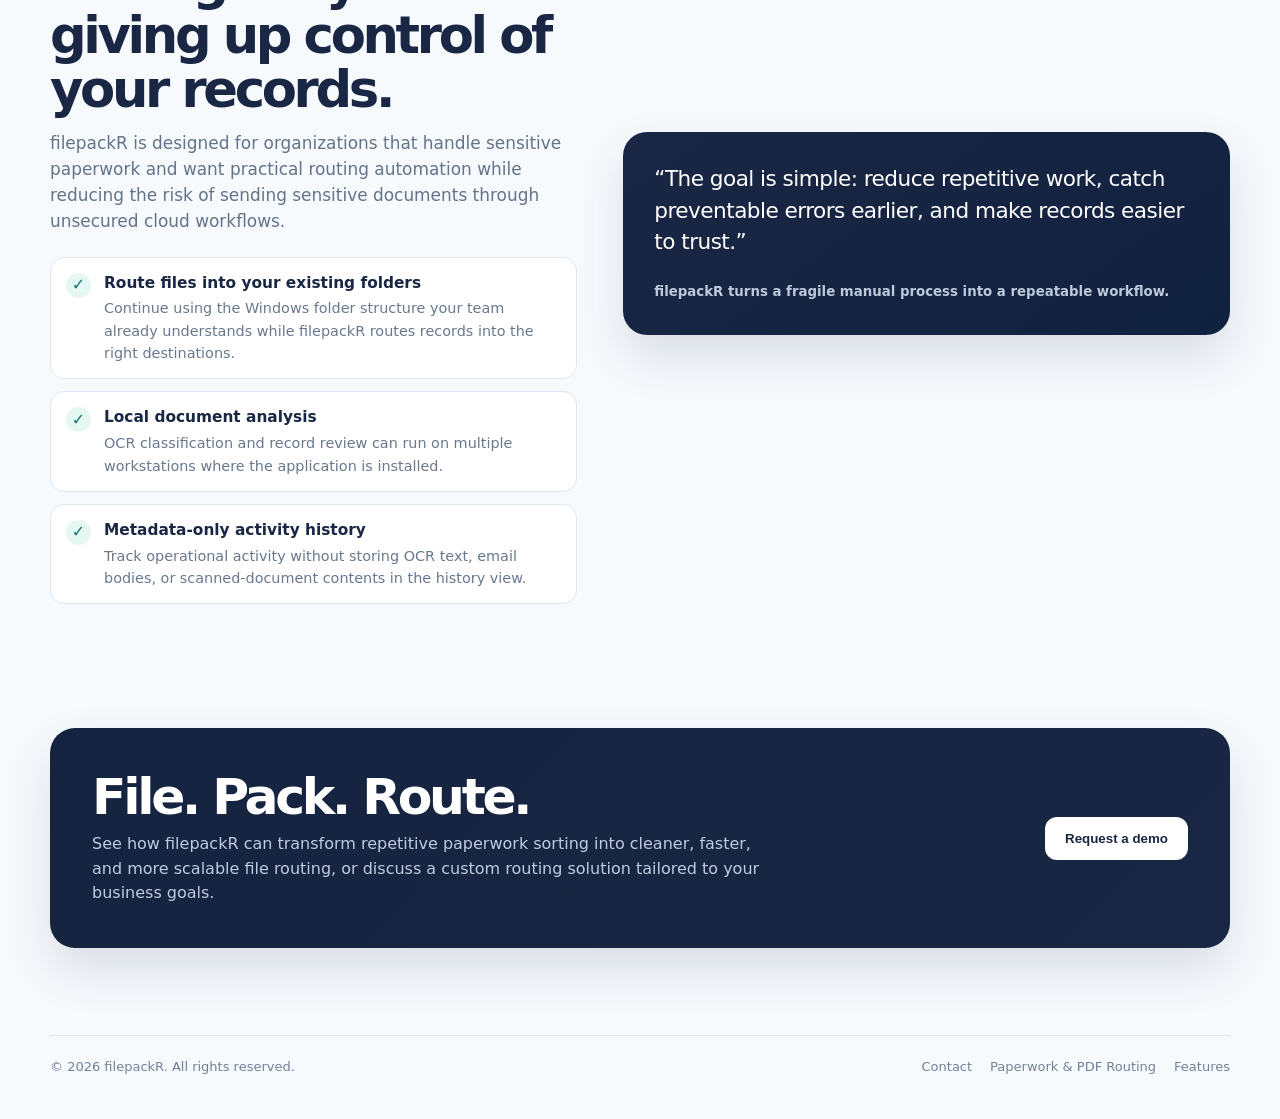
==== commit cf432cbe: "Fix filepackR contact forms and add pixel cursor trail" ====
--- a/index.html
+++ b/index.html
@@ -151,7 +151,17 @@
     .button-secondary { background: white; border-color: #cbd8e8; color: var(--navy); }
     .button-secondary:hover { border-color: var(--blue); color: var(--blue); }
 
-    .hero { padding: 88px 0 68px; overflow: hidden; }
+    .hero {
+      position: relative;
+      overflow: hidden;
+      padding: 88px 0 68px;
+      --glow-x: 72%;
+      --glow-y: 34%;
+    }
+    .hero > .container {
+      position: relative;
+      z-index: 1;
+    }
     .hero-grid { display: grid; grid-template-columns: 1.03fr .97fr; align-items: center; gap: 54px; }
     .eyebrow {
       display: inline-flex;
@@ -546,6 +556,115 @@
       height: 1px !important; opacity: 0 !important; pointer-events: none !important;
     }
     body.modal-open { overflow: hidden; }
+
+    .hero-mouse-glow {
+      position: absolute;
+      left: var(--glow-x);
+      top: var(--glow-y);
+      width: 1px;
+      height: 1px;
+      pointer-events: none;
+      transform: translate(-50%, -50%);
+      background:
+        linear-gradient(90deg, rgba(247, 250, 253, 0.54) 1px, transparent 1px),
+        linear-gradient(0deg, rgba(247, 250, 253, 0.54) 1px, transparent 1px),
+        repeating-conic-gradient(
+          from 0deg,
+          rgba(96, 165, 250, 0.22) 0 50%,
+          rgba(217, 70, 239, 0.18) 0 64%,
+          rgba(249, 115, 22, 0.16) 0 76%,
+          rgba(20, 184, 198, 0.16) 0 88%,
+          rgba(255, 255, 255, 0.28) 0 100%
+        );
+      background-size: 6px 6px, 6px 6px, 12px 12px;
+      backdrop-filter: blur(4px) contrast(1.65) saturate(0.72);
+      -webkit-backdrop-filter: blur(4px) contrast(1.65) saturate(0.72);
+      clip-path: polygon(12px 0, calc(100% - 24px) 0, calc(100% - 24px) 12px, 100% 12px, 100% calc(100% - 36px), calc(100% - 12px) calc(100% - 36px), calc(100% - 12px) 100%, 36px 100%, 36px calc(100% - 12px), 0 calc(100% - 12px), 0 24px, 12px 24px);
+      image-rendering: pixelated;
+      mix-blend-mode: multiply;
+      opacity: 0;
+      transition: left 45ms steps(2, end), top 45ms steps(2, end);
+      z-index: 2;
+    }
+    .hero-mouse-glow::before,
+    .hero-mouse-glow::after {
+      content: "";
+      position: absolute;
+      inset: 0;
+      background:
+        linear-gradient(90deg, transparent 0 38%, rgba(255, 255, 255, 0.5) 38% 49%, transparent 49%),
+        linear-gradient(0deg, transparent 0 32%, rgba(96, 165, 250, 0.20) 32% 43%, transparent 43%);
+      background-size: 24px 24px;
+    }
+    .hero-mouse-glow::after {
+      inset: 12px;
+      background:
+        repeating-linear-gradient(
+          90deg,
+          rgba(96, 165, 250, 0.22) 0 6px,
+          rgba(217, 70, 239, 0.16) 6px 12px,
+          rgba(249, 115, 22, 0.15) 12px 18px,
+          rgba(20, 184, 198, 0.14) 18px 24px,
+          transparent 24px 30px
+        );
+      opacity: 0.5;
+    }
+    .cursor-pixel-shard {
+      position: absolute;
+      left: var(--pixel-x);
+      top: var(--pixel-y);
+      z-index: 3;
+      width: var(--pixel-size);
+      height: var(--pixel-size);
+      pointer-events: none;
+      background:
+        linear-gradient(135deg, rgba(255, 255, 255, 0.48), rgba(96, 165, 250, 0.38)),
+        rgba(247, 250, 253, 0.7);
+      box-shadow:
+        -6px 0 0 rgba(20, 184, 198, 0.14),
+        7px 7px 0 rgba(96, 165, 250, 0.24),
+        0 -7px 0 rgba(217, 70, 239, 0.14),
+        8px -4px 0 rgba(249, 115, 22, 0.13);
+      contain: layout paint;
+      image-rendering: pixelated;
+      mix-blend-mode: multiply;
+      transform: translate3d(-50%, -50%, 0);
+      will-change: transform, opacity;
+      animation: cursorPixelScatter 540ms steps(6, end) forwards;
+    }
+    .cursor-pixel-shard:nth-child(3n) {
+      background:
+        linear-gradient(135deg, rgba(96, 165, 250, 0.42), rgba(255, 255, 255, 0.50)),
+        rgba(247, 250, 253, 0.7);
+    }
+    .cursor-pixel-shard:nth-child(4n) {
+      background:
+        linear-gradient(135deg, rgba(20, 184, 198, 0.24), rgba(255, 255, 255, 0.62)),
+        rgba(247, 250, 253, 0.7);
+    }
+    .cursor-pixel-shard:nth-child(5n) {
+      background:
+        linear-gradient(135deg, rgba(217, 70, 239, 0.26), rgba(255, 255, 255, 0.62)),
+        rgba(247, 250, 253, 0.7);
+    }
+    .cursor-pixel-shard:nth-child(6n) {
+      background:
+        linear-gradient(135deg, rgba(249, 115, 22, 0.25), rgba(255, 255, 255, 0.62)),
+        rgba(247, 250, 253, 0.7);
+    }
+    @keyframes cursorPixelScatter {
+      0% { opacity: 0; transform: translate3d(-50%, -50%, 0) scale(0.7); }
+      12% { opacity: 0.72; }
+      38% { transform: translate3d(calc(-50% + var(--pixel-mid-x)), calc(-50% + var(--pixel-mid-y)), 0) scale(1.15); }
+      72% { opacity: 0.54; transform: translate3d(calc(-50% + var(--pixel-end-x)), calc(-50% + var(--pixel-end-y)), 0) scale(0.95); }
+      100% { opacity: 0; transform: translate3d(calc(-50% + var(--pixel-fade-x)), calc(-50% + var(--pixel-fade-y)), 0) scale(0.55); }
+    }
+    @media (prefers-reduced-motion: reduce) {
+      .hero-mouse-glow,
+      .cursor-pixel-shard {
+        display: none;
+      }
+    }
     @media (max-width: 620px) {
       .demo-modal { padding: 10px; }
       .demo-modal-card { max-height: 96vh; border-radius: 16px; }
@@ -652,6 +771,7 @@
 
   <main id="top">
     <section class="hero">
+      <div class="hero-mouse-glow" aria-hidden="true"></div>
       <div class="container hero-grid">
         <div>
           <span class="eyebrow">Intelligent document intake and routing</span>
@@ -1062,9 +1182,7 @@
         </div>
         <button class="demo-close" type="button" aria-label="Close demo request form">&times;</button>
       </div>
-      <form class="demo-form" id="demoRequestForm" action="https://formsubmit.co/ajax/steve@stevethibault.com" method="POST">
-        <input type="hidden" name="_subject" value="New filepackR Demo Request" />
-        <input type="hidden" name="_template" value="table" />
+      <form class="demo-form" id="demoRequestForm">
         <input type="hidden" name="Page source" id="demoSource" value="Website" />
         <input class="honeypot" type="text" name="_honey" tabindex="-1" autocomplete="off" aria-hidden="true" />
         <div class="form-grid">
@@ -1105,7 +1223,6 @@
       const toggle = document.getElementById("detailsToggle");
       const optionalDetails = document.getElementById("optionalDetails");
       const status = document.getElementById("formStatus");
-      const submitButton = document.getElementById("submitDemoRequest");
 
       const openModal = (source) => {
         sourceInput.value = source || "Website";
@@ -1141,36 +1258,48 @@
         toggle.innerHTML = isOpen ? "<span>+</span> Add more details" : "<span>−</span> Hide additional details";
       });
 
-      form.addEventListener("submit", async (event) => {
+      document.querySelectorAll('a[href^="mailto:steve@stevethibault.com"]').forEach((link) => {
+        link.addEventListener("click", (event) => {
+          event.preventDefault();
+          openModal("Contact link");
+        });
+      });
+
+      form.addEventListener("submit", (event) => {
         event.preventDefault();
         if (!form.reportValidity()) return;
-        submitButton.disabled = true;
-        submitButton.textContent = "Sending...";
         status.textContent = "";
         status.className = "form-status";
-        try {
-          const response = await fetch(form.action, {
-            method: "POST",
-            body: new FormData(form),
-            headers: { "Accept": "application/json" }
-          });
-          if (!response.ok) throw new Error("Submission failed");
-          window.trackFilepackREvent("demo_form_submit_success", { source: sourceInput.value || "website" });
-          status.textContent = "Thank you. Your demo request has been sent.";
-          status.className = "form-status success";
-          form.reset();
-          optionalDetails.hidden = true;
-          toggle.setAttribute("aria-expanded", "false");
-          toggle.innerHTML = "<span>+</span> Add more details";
-          setTimeout(closeModal, 1800);
-        } catch (error) {
-          window.trackFilepackREvent("demo_form_submit_error", { source: sourceInput.value || "website" });
-          status.textContent = "We could not send your request. Please try again or email steve@stevethibault.com.";
-          status.className = "form-status error";
-        } finally {
-          submitButton.disabled = false;
-          submitButton.textContent = "Submit demo request";
-        }
+
+        const data = new FormData(form);
+        const body = [
+          "Source: " + (sourceInput.value || "Website"),
+          "Name: " + [data.get("First name"), data.get("Last name")].filter(Boolean).join(" "),
+          "Email: " + (data.get("email") || ""),
+          data.get("Phone number") ? "Phone: " + data.get("Phone number") : "",
+          "Business or organization: " + (data.get("Business or organization") || ""),
+          data.get("Business type") ? "Business type: " + data.get("Business type") : "",
+          data.get("Job title or role") ? "Role: " + data.get("Job title or role") : "",
+          data.get("Approximate monthly paper stack volume") ? "Paper stacks per month: " + data.get("Approximate monthly paper stack volume") : "",
+          data.get("Preferred contact method") ? "Preferred contact: " + data.get("Preferred contact method") : "",
+          data.get("Biggest challenge") ? "Biggest challenge: " + data.get("Biggest challenge") : "",
+          data.get("Document types processed") ? "Document types: " + data.get("Document types processed") : "",
+          "",
+          "Workflow needs:",
+          data.get("Description of needs") || ""
+        ].filter(Boolean).join("\n");
+
+        window.trackFilepackREvent("demo_form_mailto_open", { source: sourceInput.value || "website" });
+        window.location.href = "mailto:steve@stevethibault.com?subject=" +
+          encodeURIComponent("filepackR inquiry from filepackr.com") +
+          "&body=" + encodeURIComponent(body);
+
+        status.textContent = "Your email app should open with this request filled in.";
+        status.className = "form-status success";
+        form.reset();
+        optionalDetails.hidden = true;
+        toggle.setAttribute("aria-expanded", "false");
+        toggle.innerHTML = "<span>+</span> Add more details";
       });
     })();
   </script>
@@ -1191,5 +1320,74 @@
       });
     });
   </script>
+
+  <script>
+    (function () {
+      const hero = document.querySelector(".hero");
+      const glow = document.querySelector(".hero-mouse-glow");
+      let lastX = null;
+      let lastY = null;
+      let lastShardTime = 0;
+      const activeShards = [];
+      const reducedMotion = window.matchMedia("(prefers-reduced-motion: reduce)").matches;
+
+      function spawnPixelShards(host, x, y, dx, dy, count) {
+        for (let index = 0; index < count; index += 1) {
+          const shard = document.createElement("span");
+          const size = 5 + Math.round(Math.random() * 11);
+          const scatterX = (Math.random() - 0.5) * 66;
+          const scatterY = (Math.random() - 0.5) * 66;
+          const driftX = dx * 0.85 + scatterX;
+          const driftY = dy * 0.85 + scatterY;
+
+          shard.className = "cursor-pixel-shard";
+          shard.style.setProperty("--pixel-x", (x + (Math.random() - 0.5) * 18) + "px");
+          shard.style.setProperty("--pixel-y", (y + (Math.random() - 0.5) * 18) + "px");
+          shard.style.setProperty("--pixel-size", size + "px");
+          shard.style.setProperty("--pixel-mid-x", (driftX * 0.45) + "px");
+          shard.style.setProperty("--pixel-mid-y", (driftY * 0.45) + "px");
+          shard.style.setProperty("--pixel-end-x", driftX + "px");
+          shard.style.setProperty("--pixel-end-y", driftY + "px");
+          shard.style.setProperty("--pixel-fade-x", (driftX * 1.35) + "px");
+          shard.style.setProperty("--pixel-fade-y", (driftY * 1.35) + "px");
+
+          host.appendChild(shard);
+          activeShards.push(shard);
+          if (activeShards.length > 180) {
+            const oldShard = activeShards.shift();
+            if (oldShard) oldShard.remove();
+          }
+          window.setTimeout(function () {
+            shard.remove();
+            const shardIndex = activeShards.indexOf(shard);
+            if (shardIndex > -1) activeShards.splice(shardIndex, 1);
+          }, 620);
+        }
+      }
+
+      if (hero && glow && !reducedMotion) {
+        hero.addEventListener("pointermove", function (event) {
+          const rect = hero.getBoundingClientRect();
+          const x = event.clientX - rect.left;
+          const y = event.clientY - rect.top;
+          const dx = lastX === null ? 0 : x - lastX;
+          const dy = lastY === null ? 0 : y - lastY;
+
+          hero.style.setProperty("--glow-x", x + "px");
+          hero.style.setProperty("--glow-y", y + "px");
+
+          const now = performance.now();
+          if (now - lastShardTime > 16) {
+            const speed = Math.abs(dx) + Math.abs(dy);
+            spawnPixelShards(hero, x, y, dx, dy, speed > 18 ? 7 : 4);
+            lastShardTime = now;
+          }
+
+          lastX = x;
+          lastY = y;
+        }, { passive: true });
+      }
+    })();
+  </script>
 </body>
 </html>
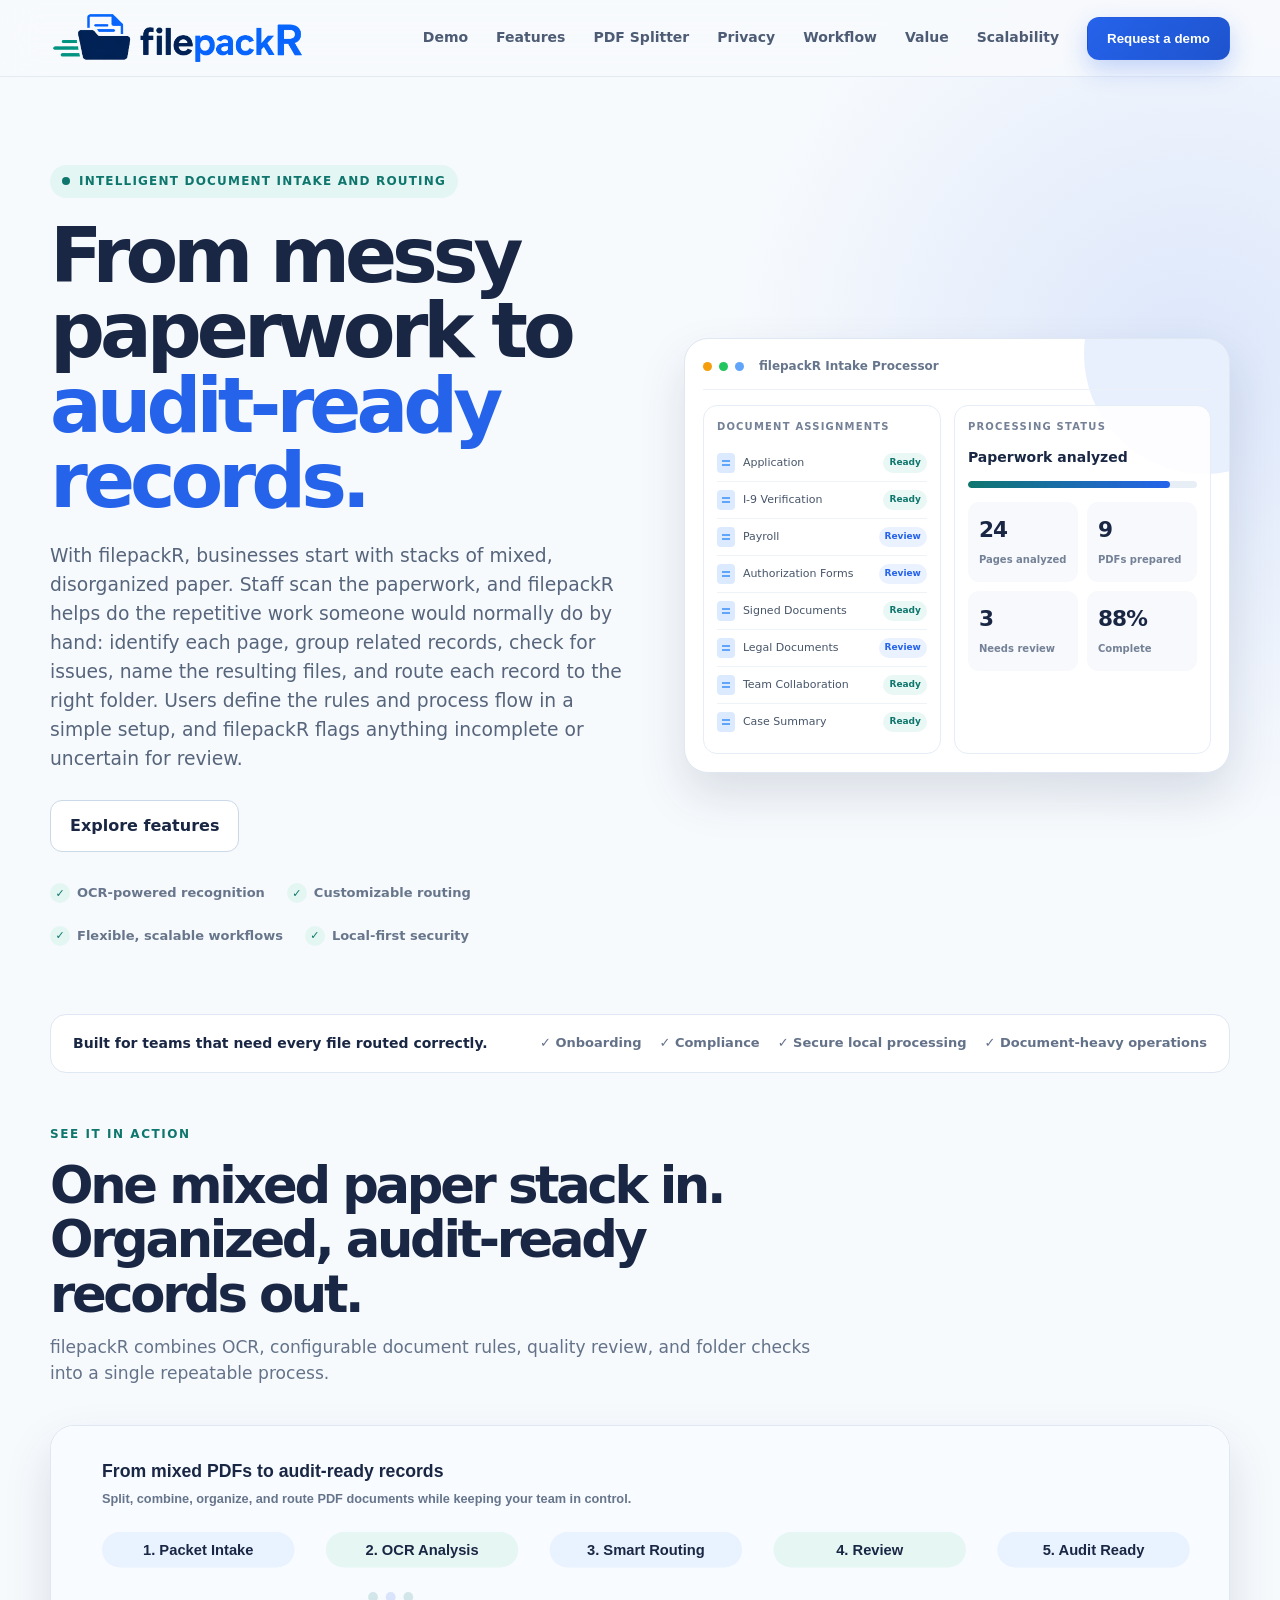
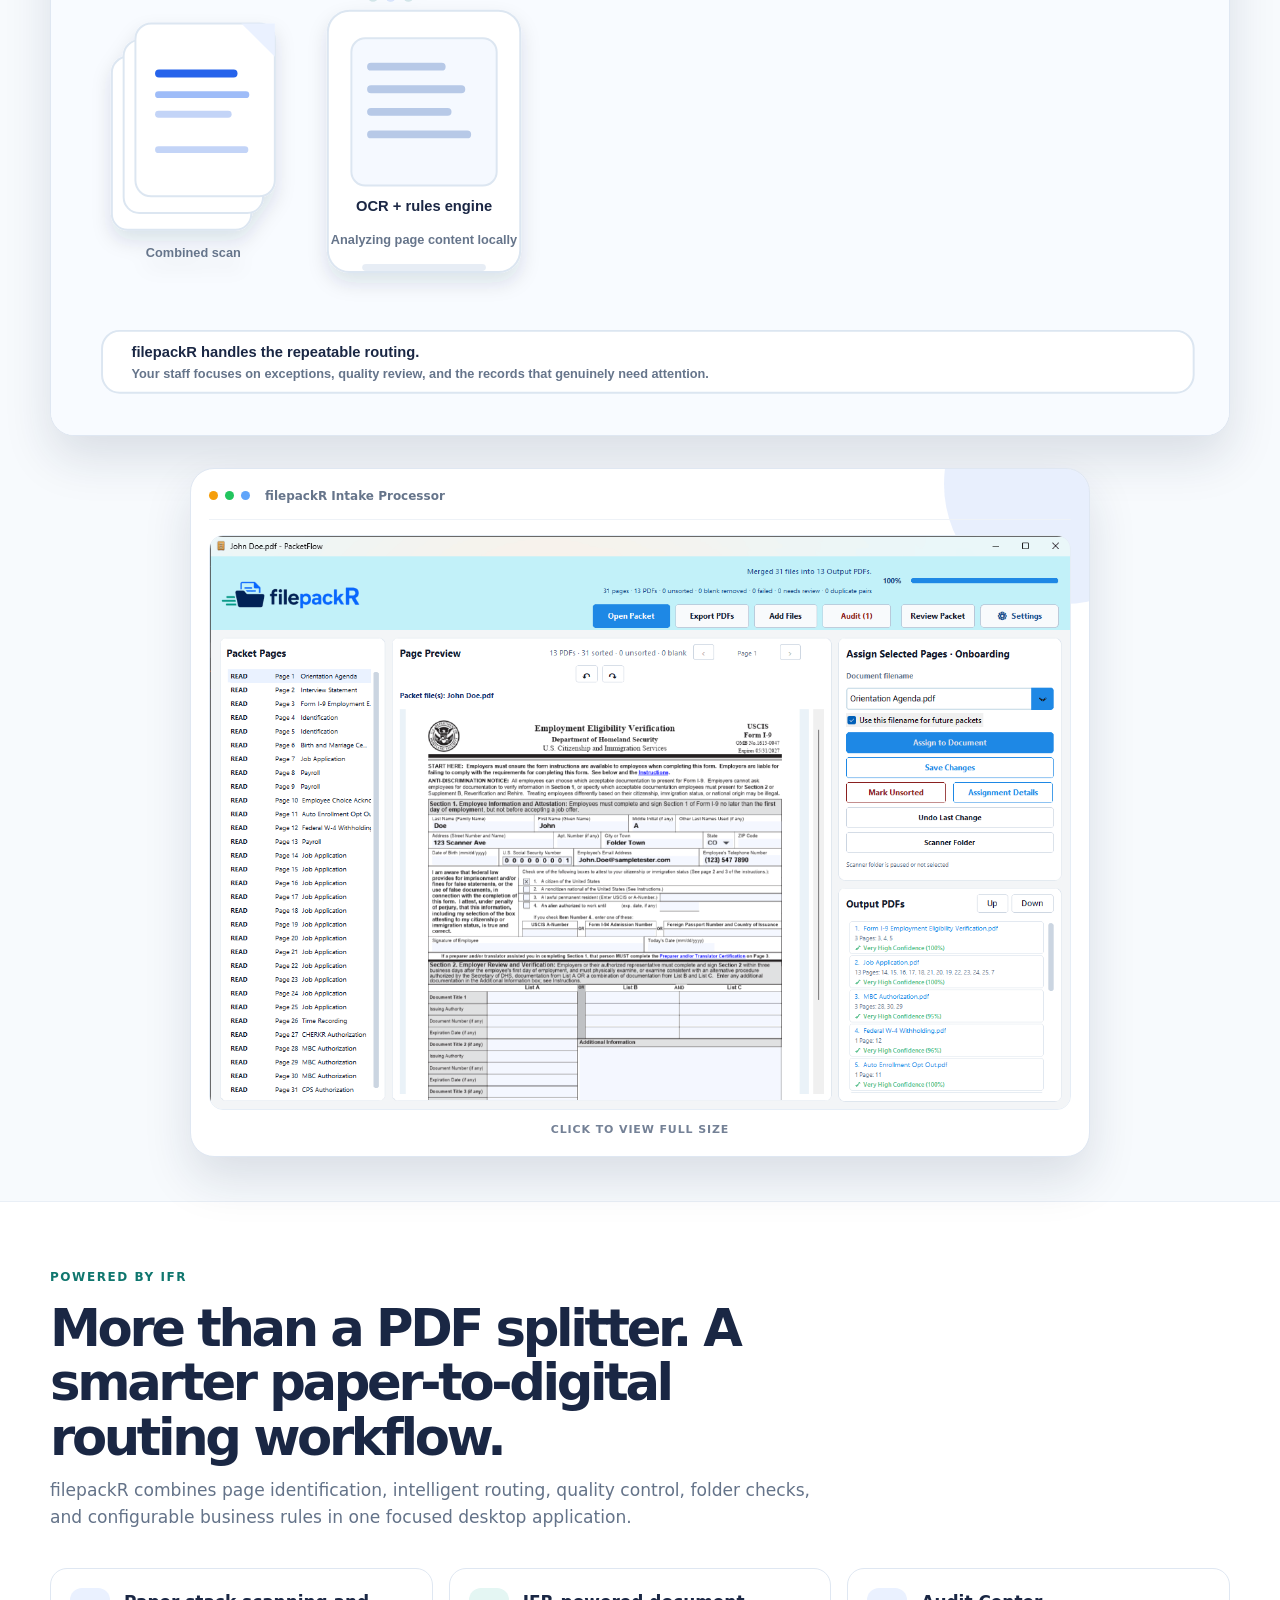
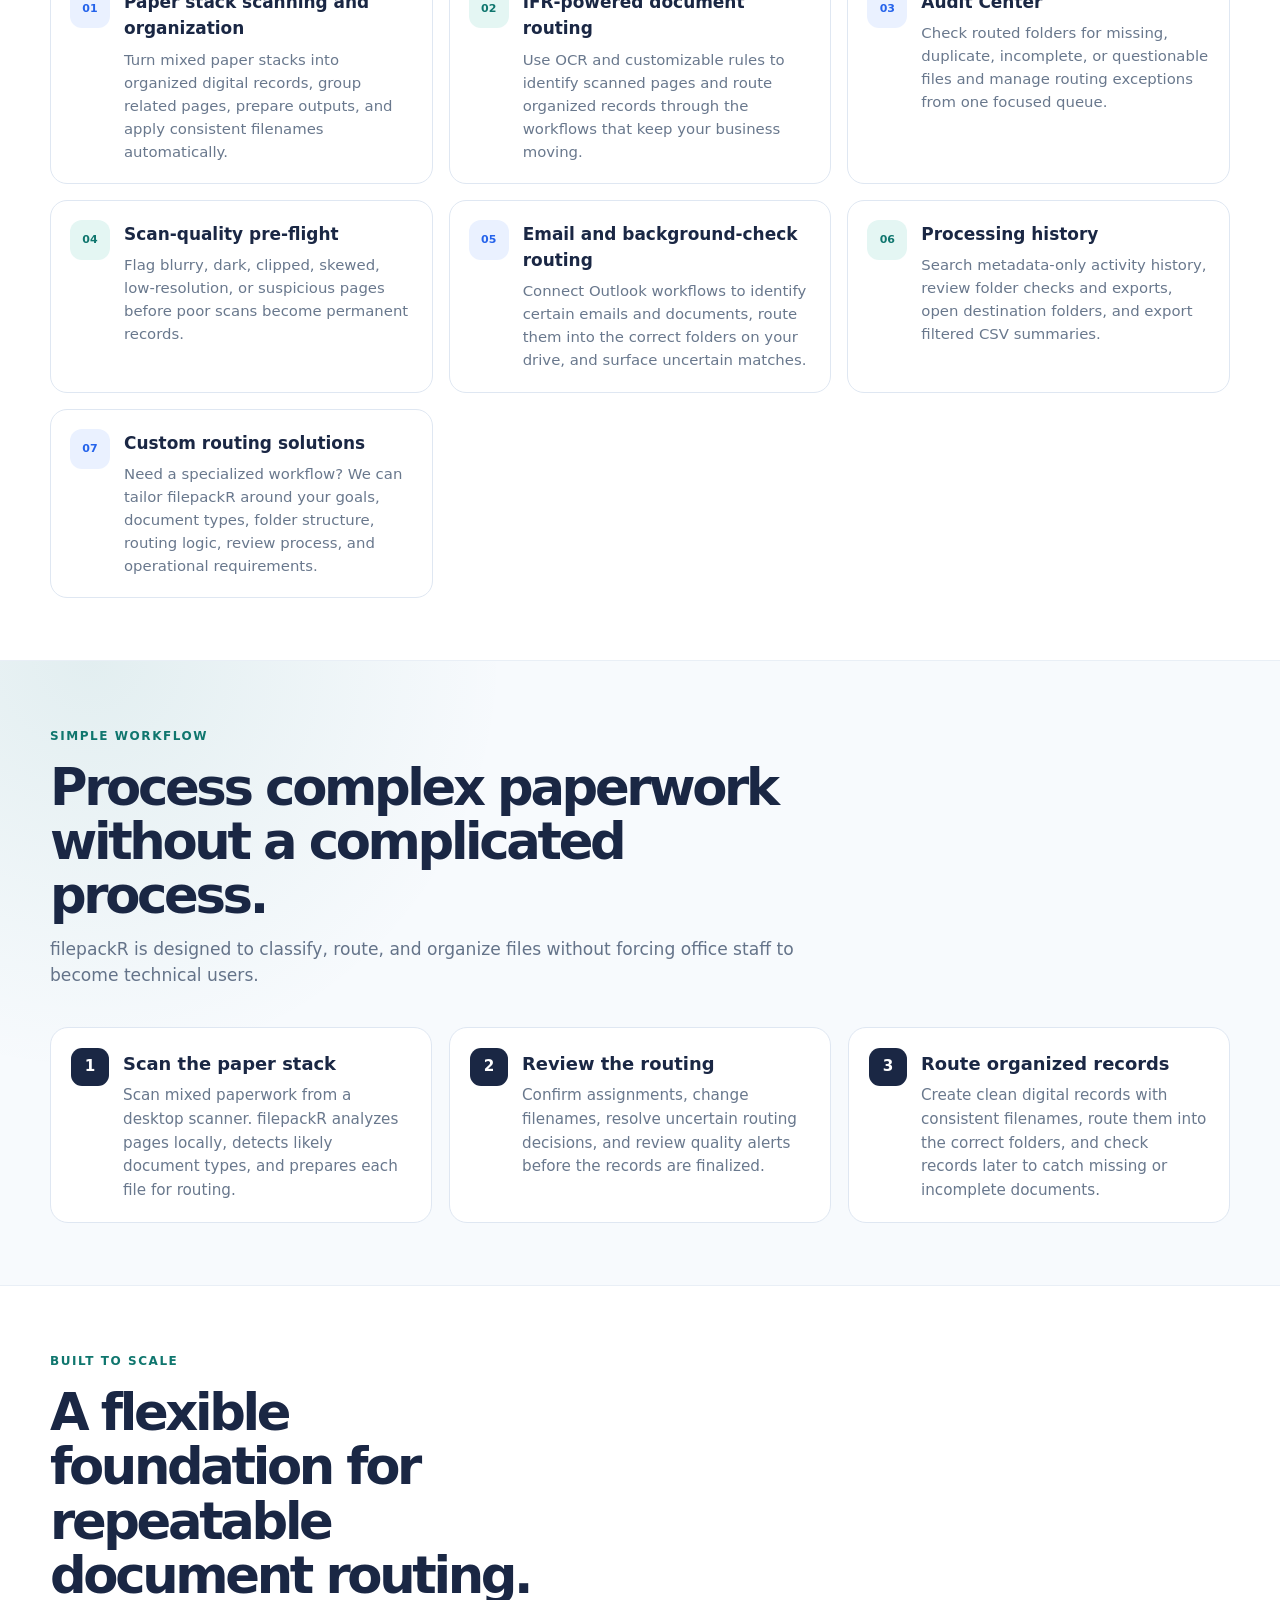
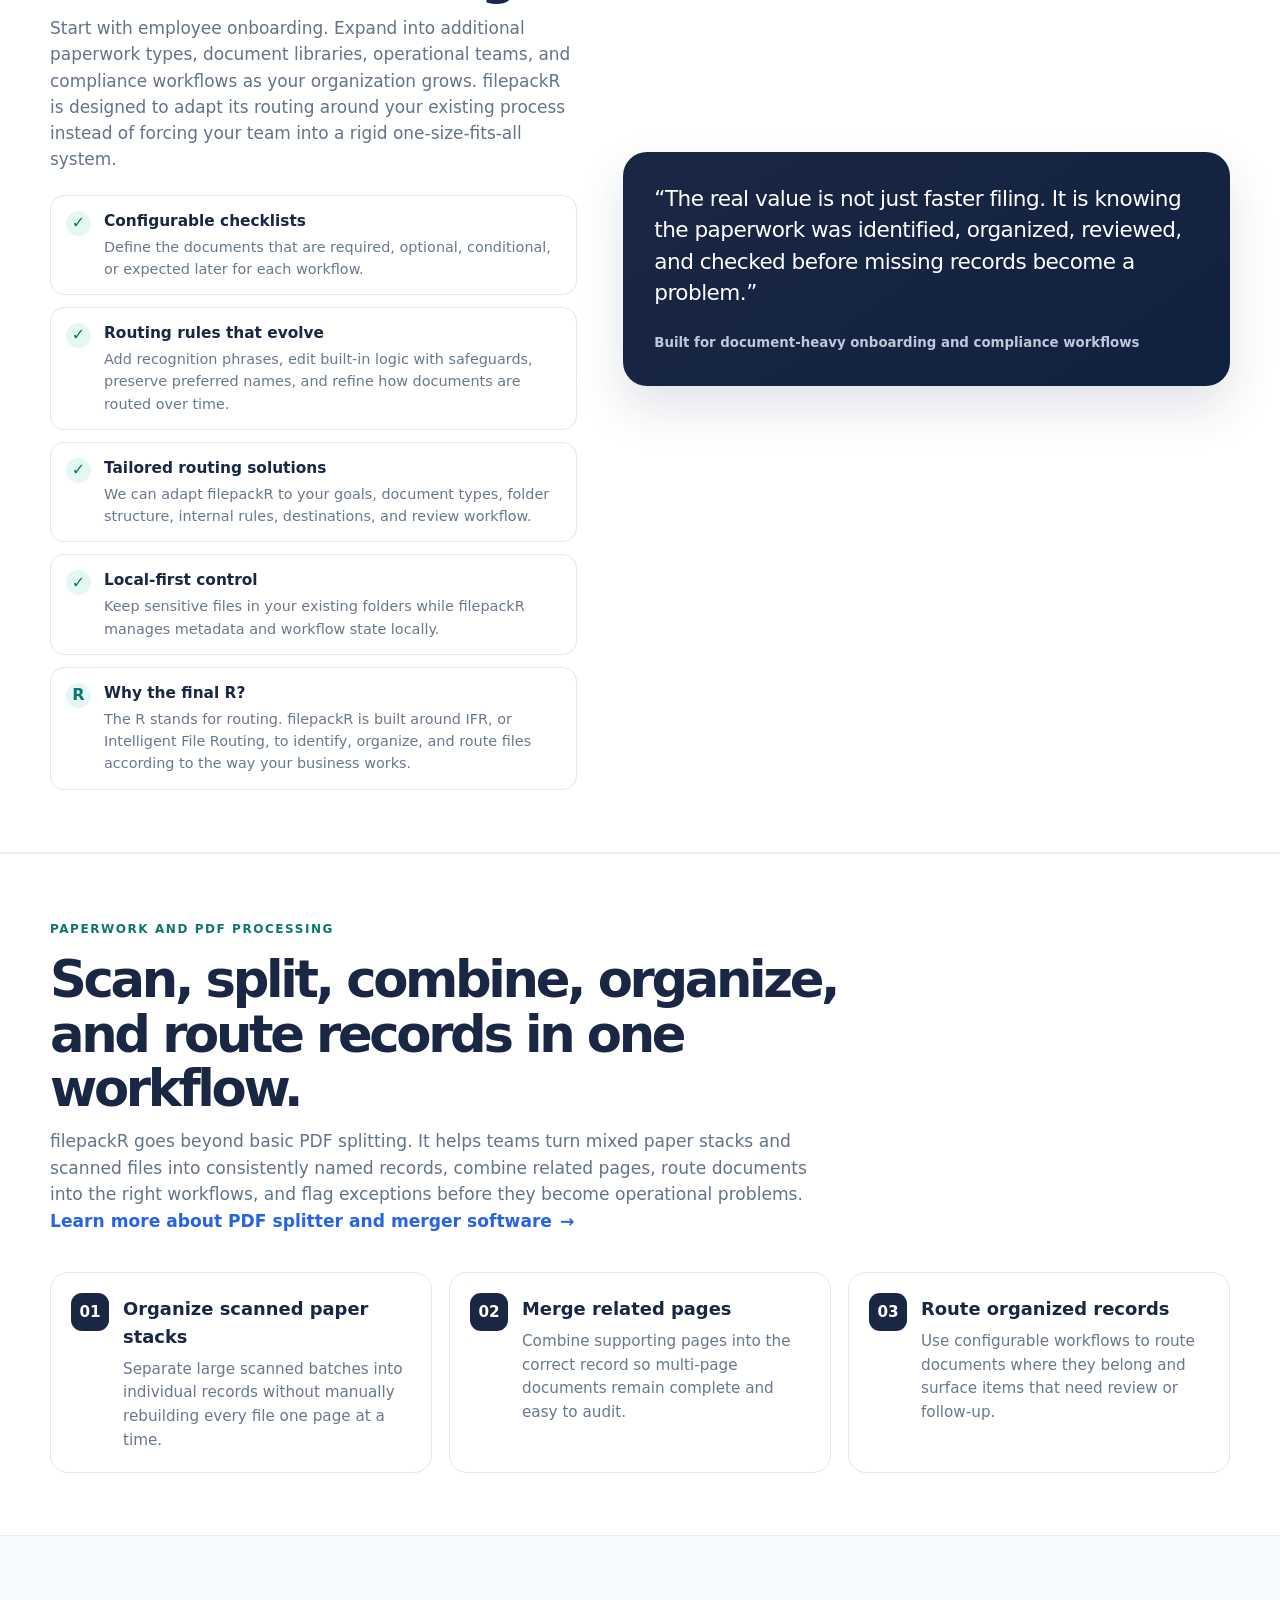
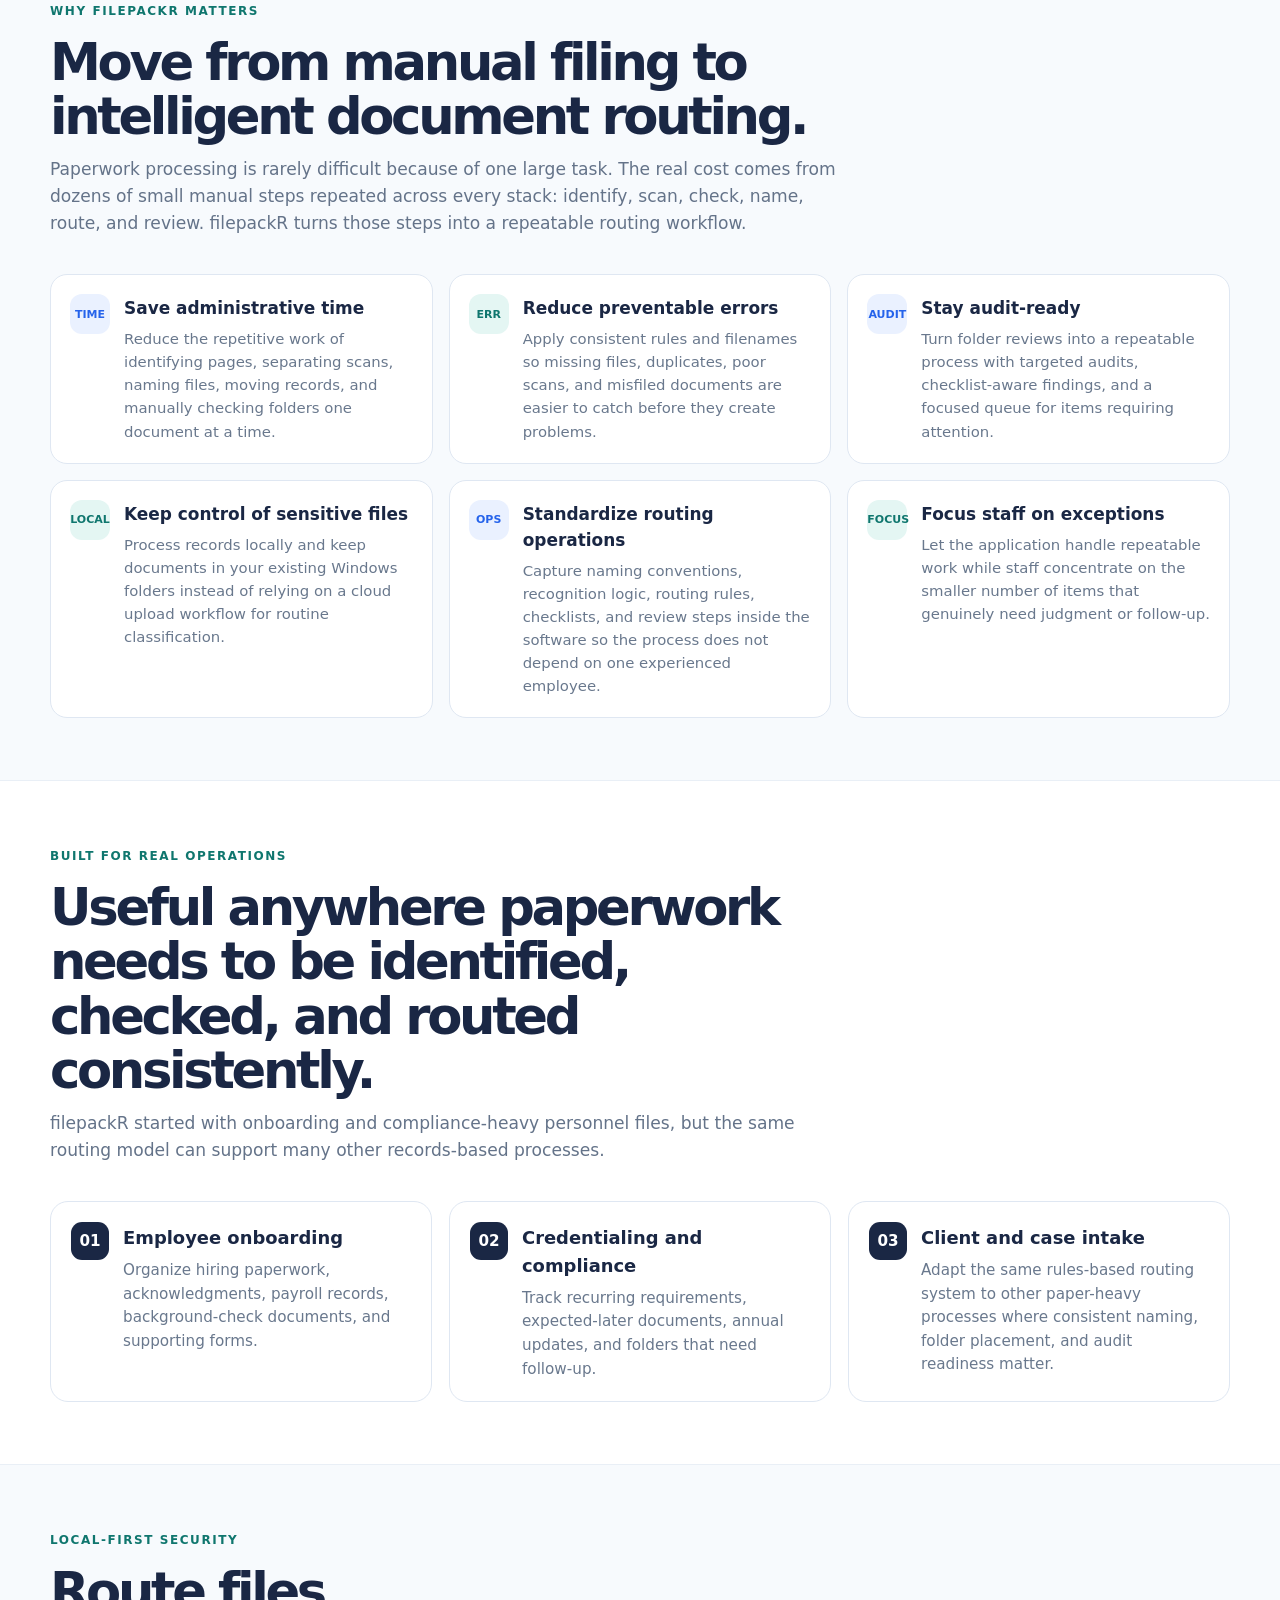
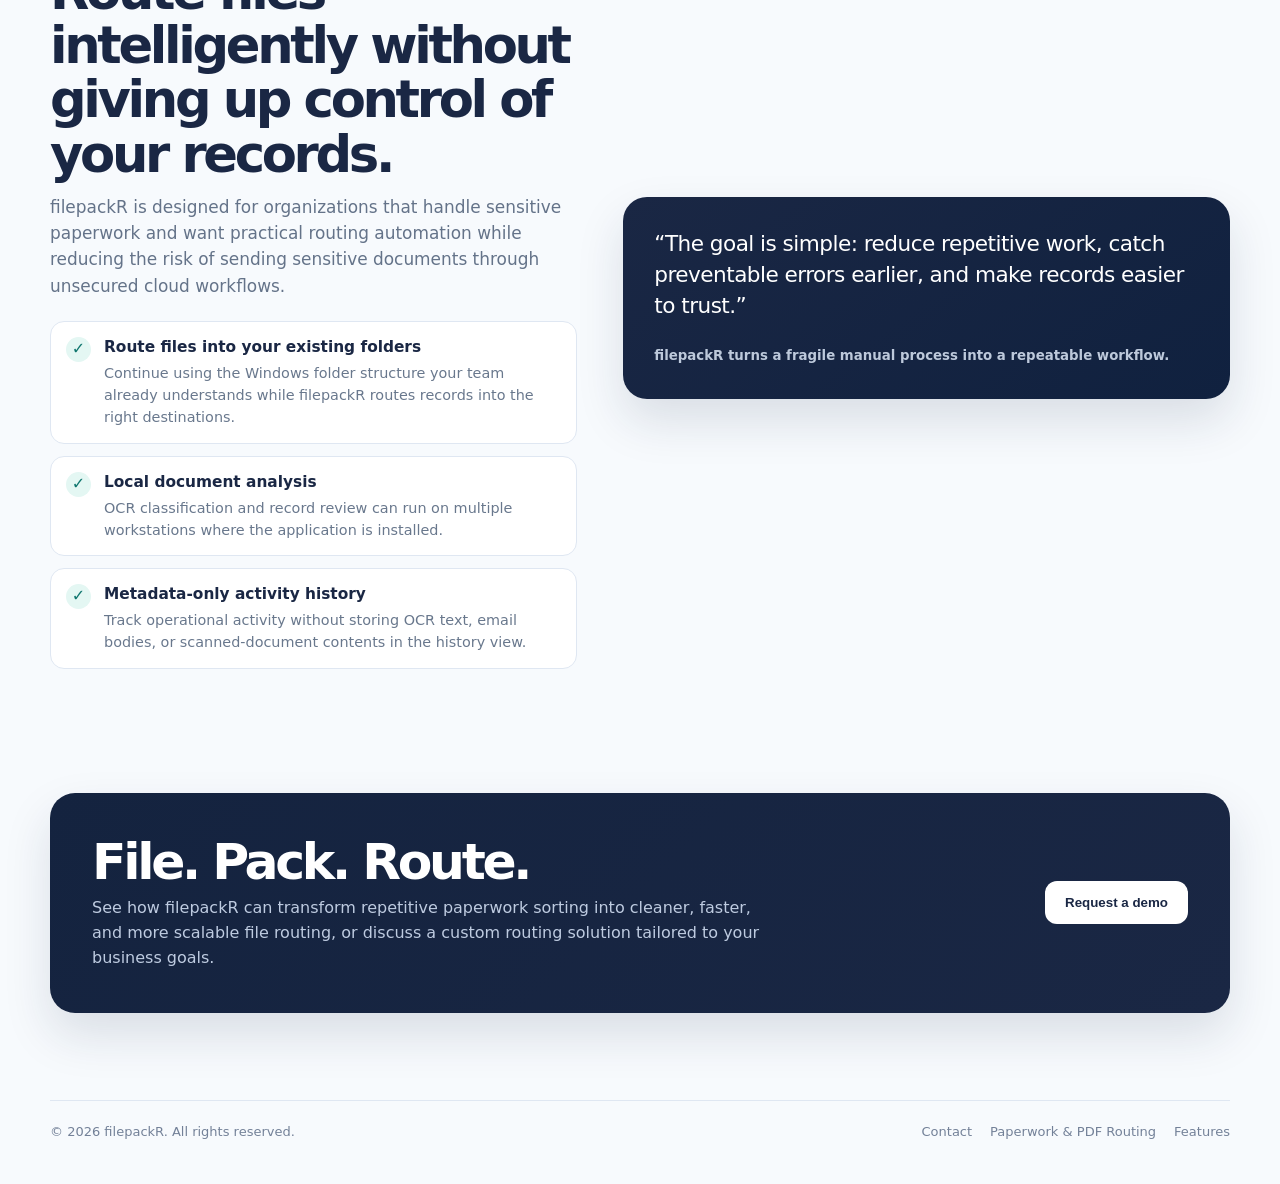
==== commit db108910: "Replace filepackR preview with PNG screenshot" ====
--- a/index.html
+++ b/index.html
@@ -861,8 +861,8 @@
             <div class="window-dot"></div>
             <span class="window-title">filepackR Intake Processor</span>
           </div>
-          <div class="app-screenshot" onclick="openImgLightbox('assets/filepackr-preview.jpg', 'filepackR interface showing scanned paperwork organized into correctly named digital files')" role="button" tabindex="0" aria-label="View full-size screenshot of filepackR" onkeydown="if(event.key==='Enter'){this.click();}">
-            <img src="assets/filepackr-preview.jpg" alt="filepackR interface showing scanned paperwork organized into correctly named digital files" loading="lazy" />
+          <div class="app-screenshot" onclick="openImgLightbox('assets/filepackr-preview.png', 'filepackR interface showing scanned paperwork organized into correctly named digital files')" role="button" tabindex="0" aria-label="View full-size screenshot of filepackR" onkeydown="if(event.key==='Enter'){this.click();}">
+            <img src="assets/filepackr-preview.png" alt="filepackR interface showing scanned paperwork organized into correctly named digital files" loading="lazy" />
           </div>
           <span class="shot-caption">Click to view full size</span>
         </div>
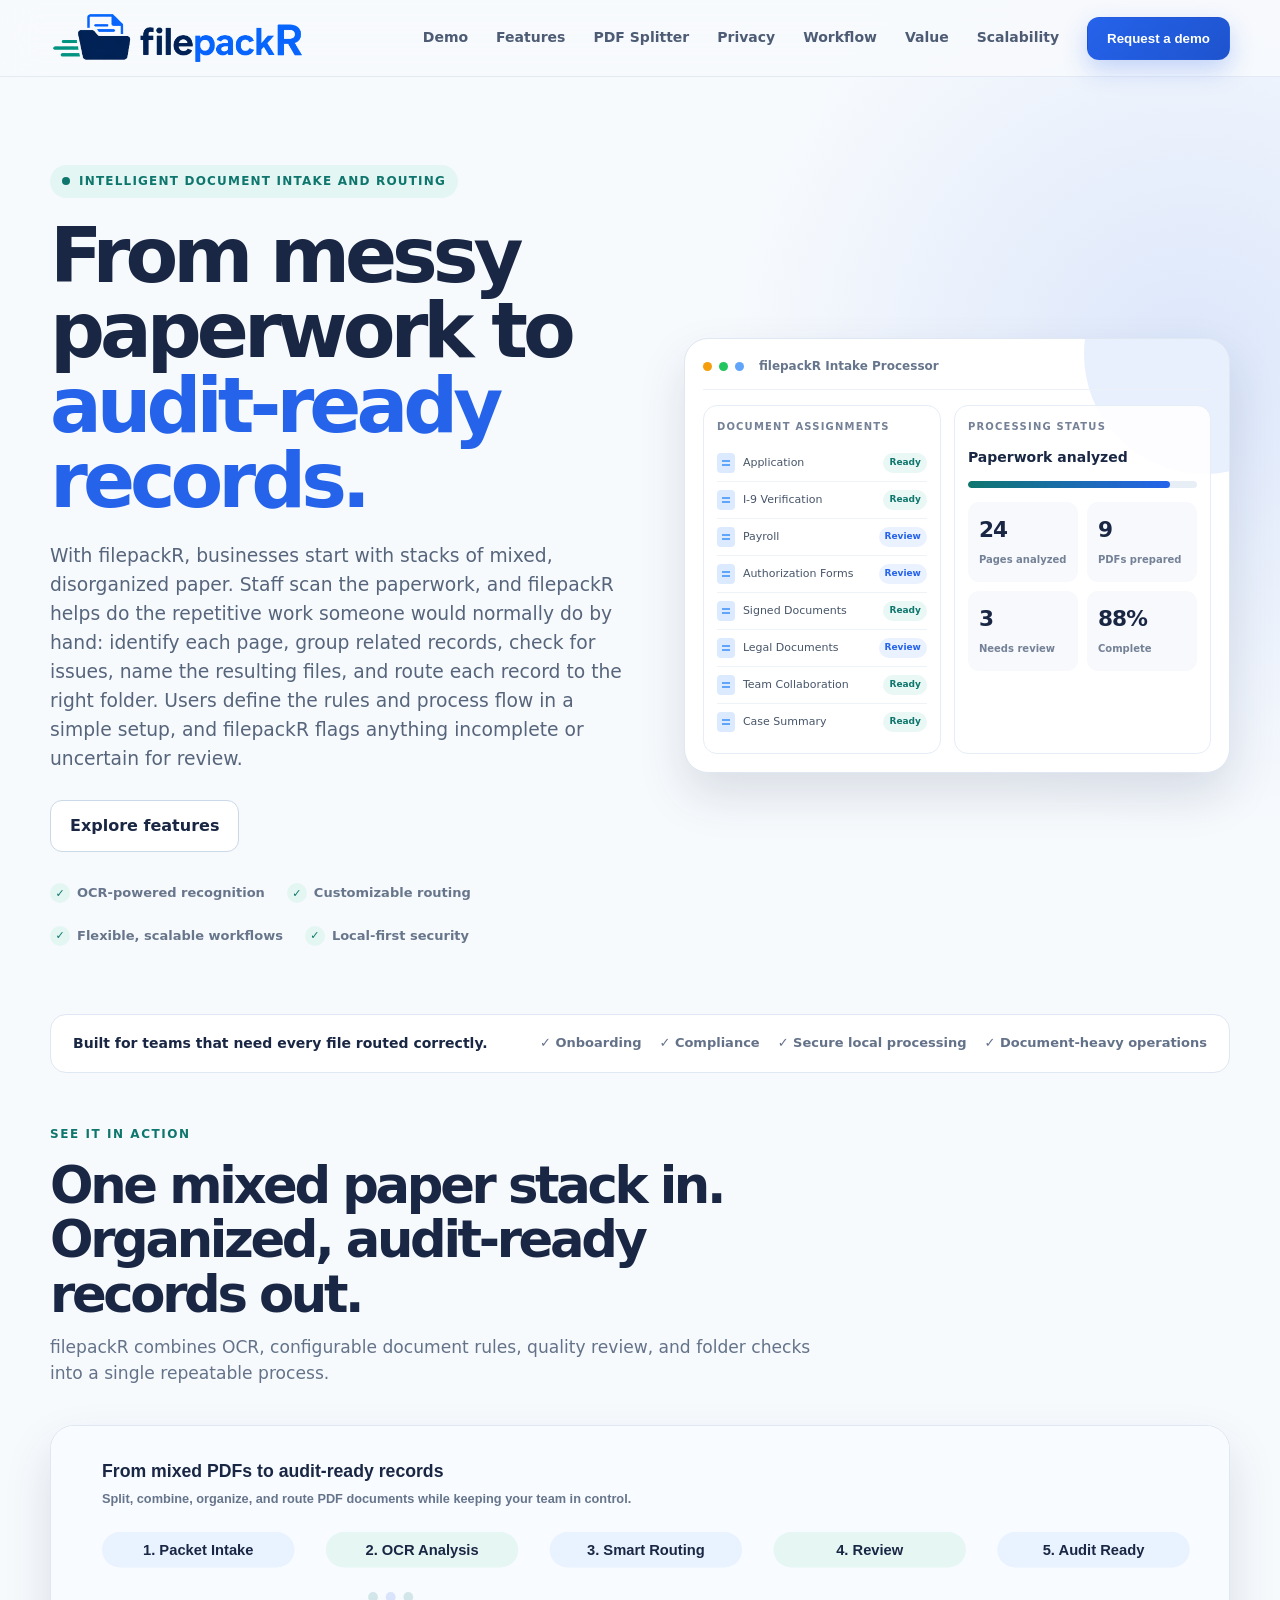
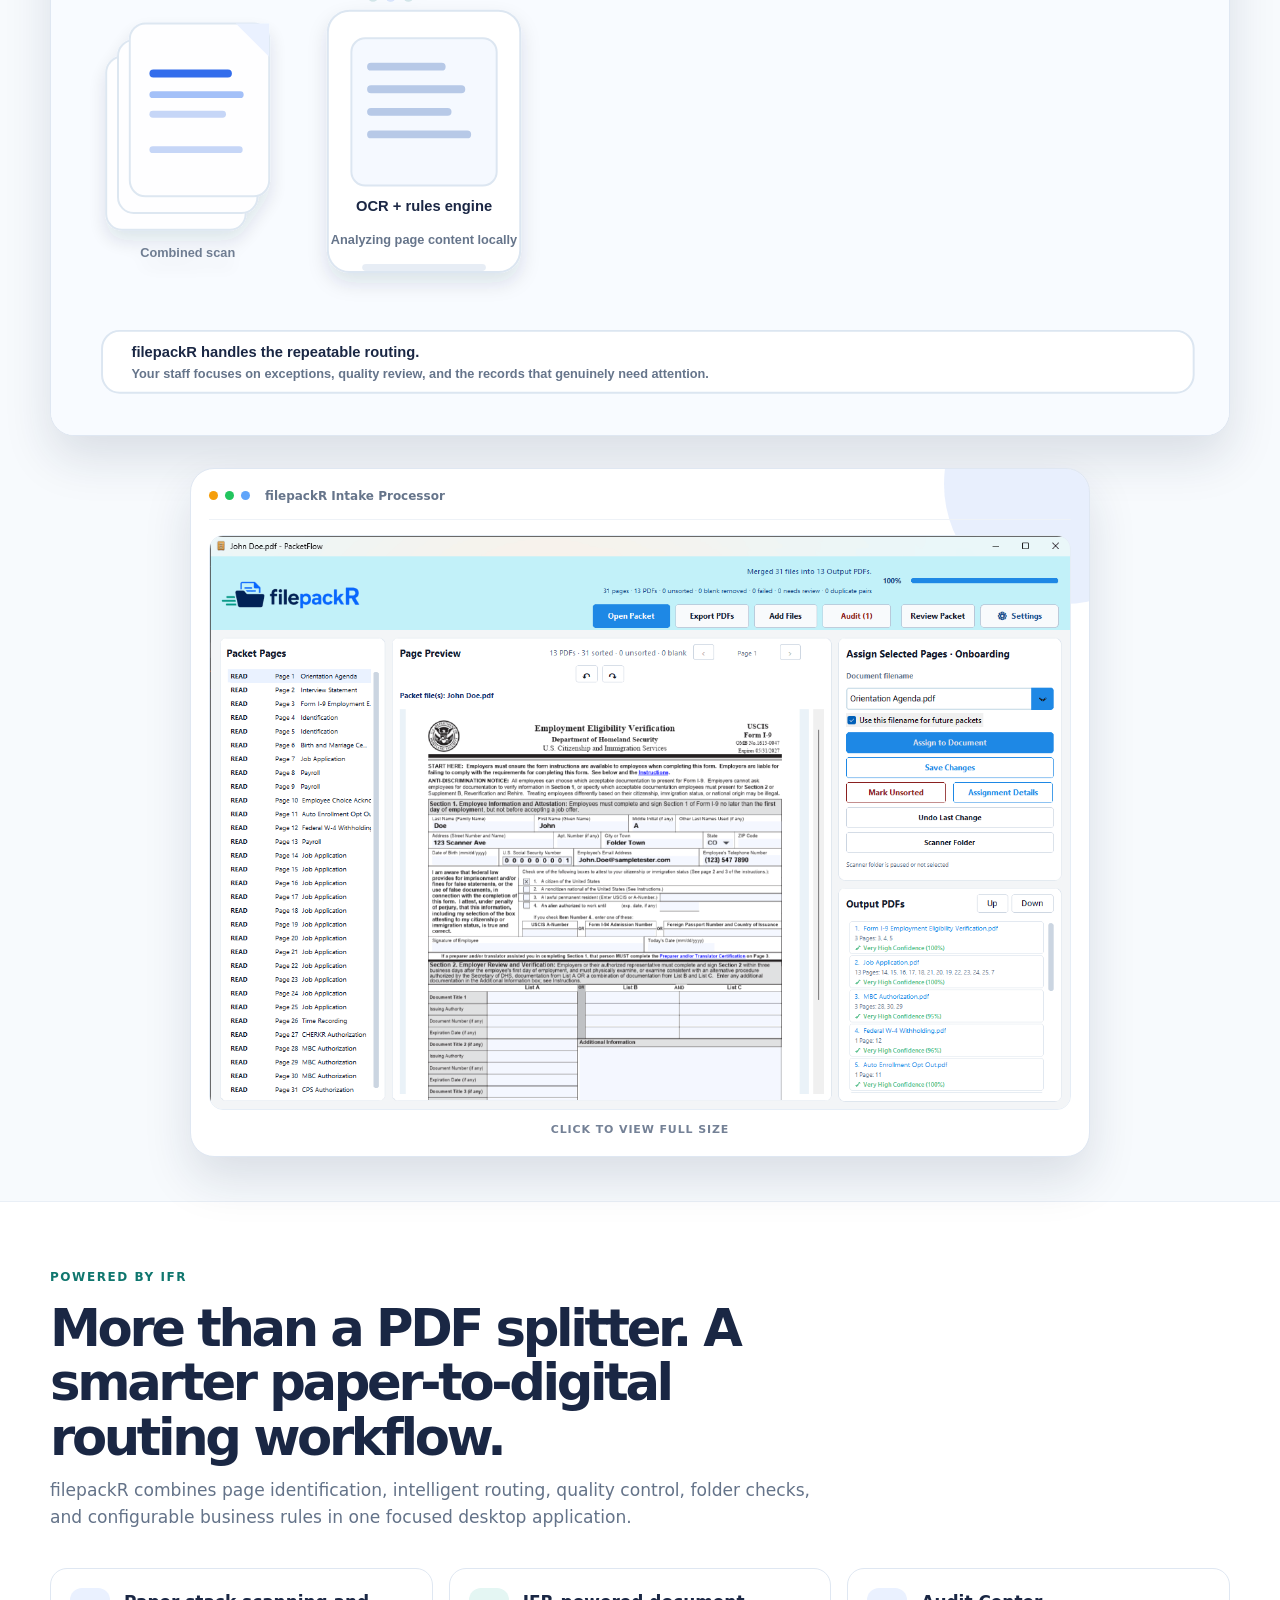
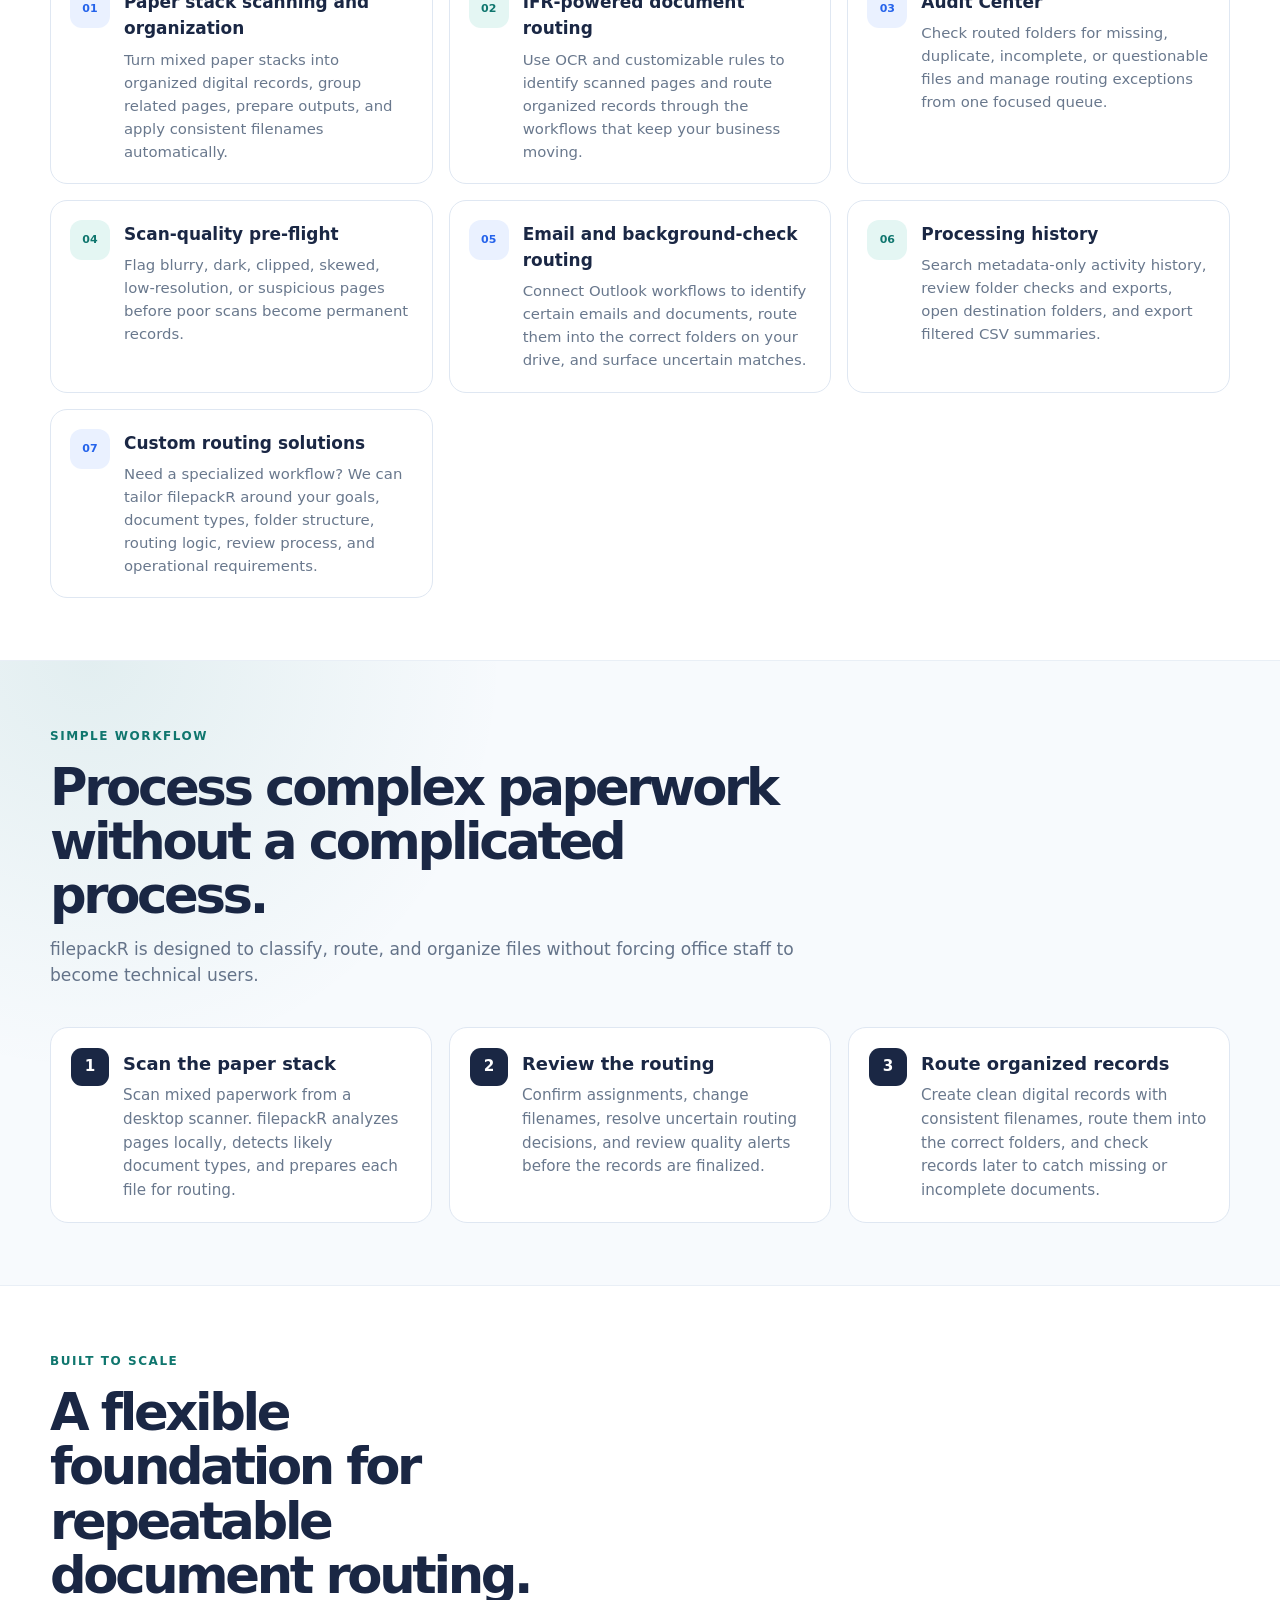
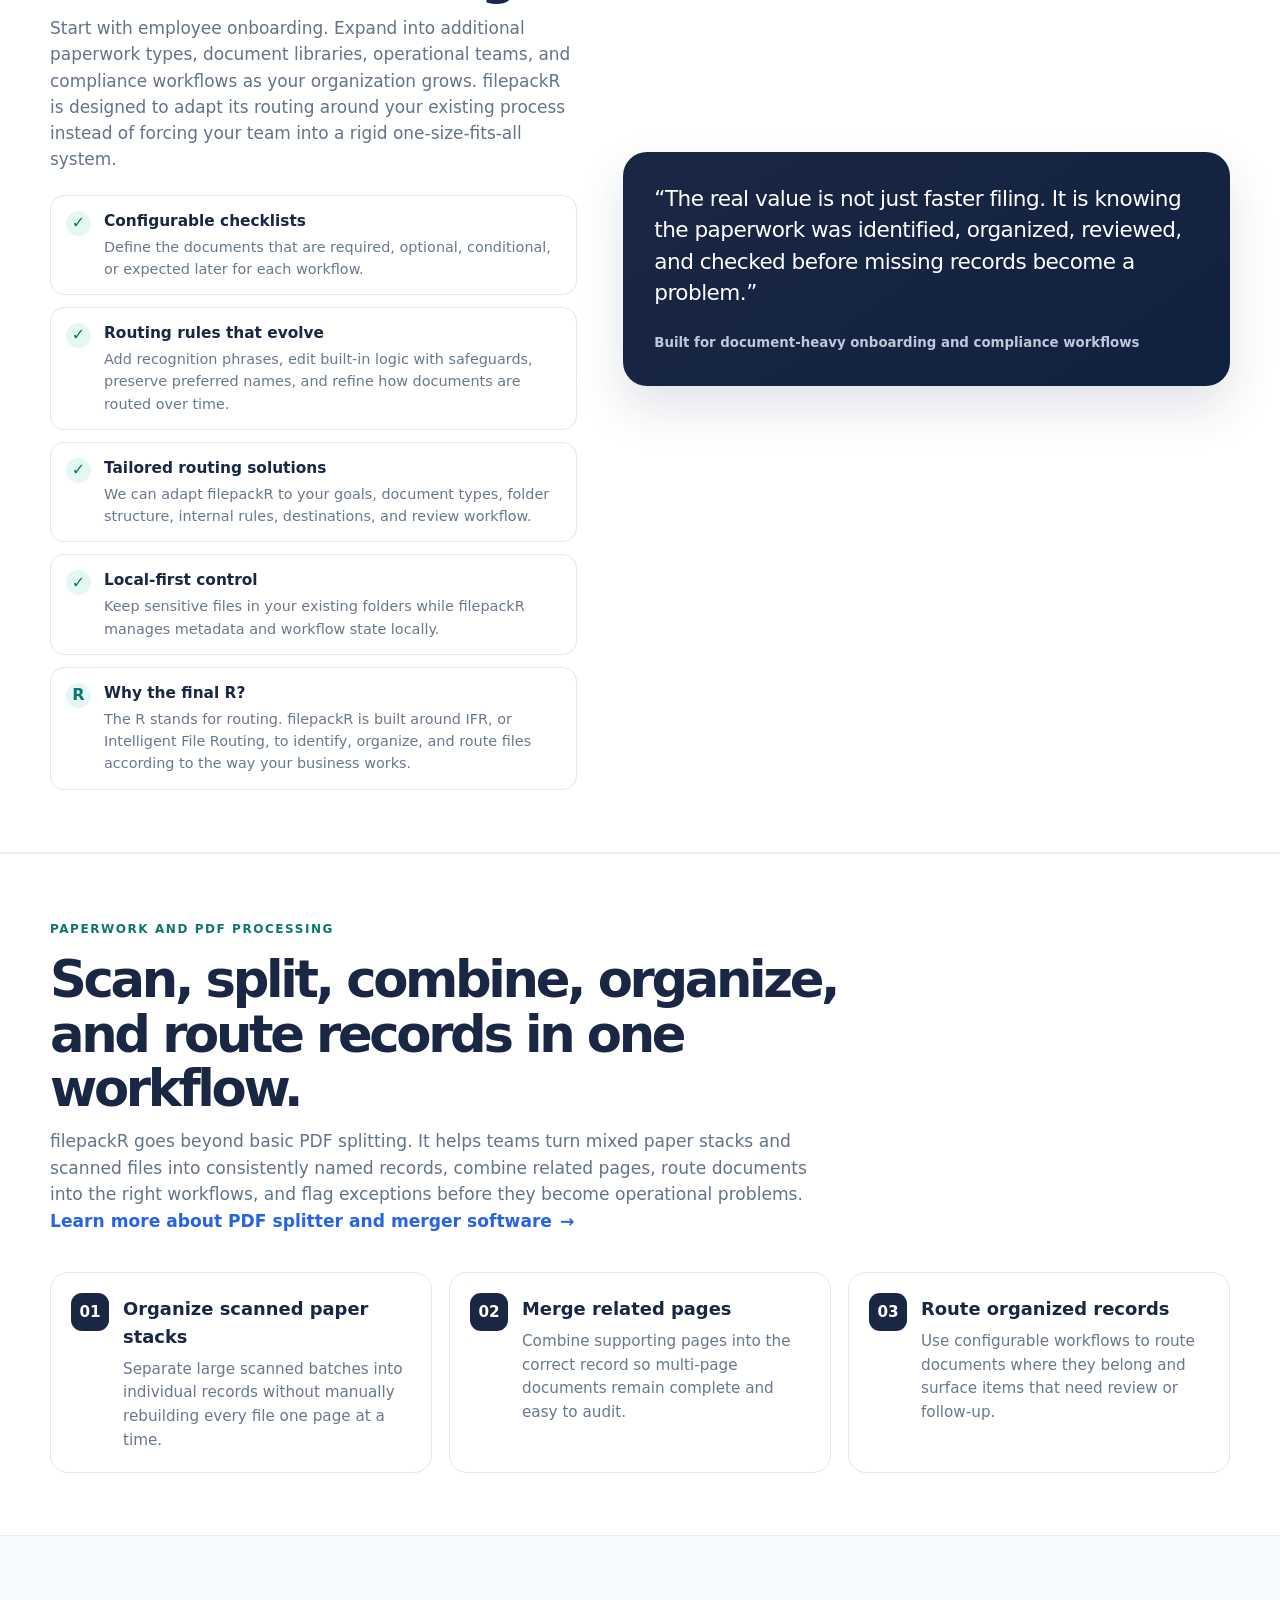
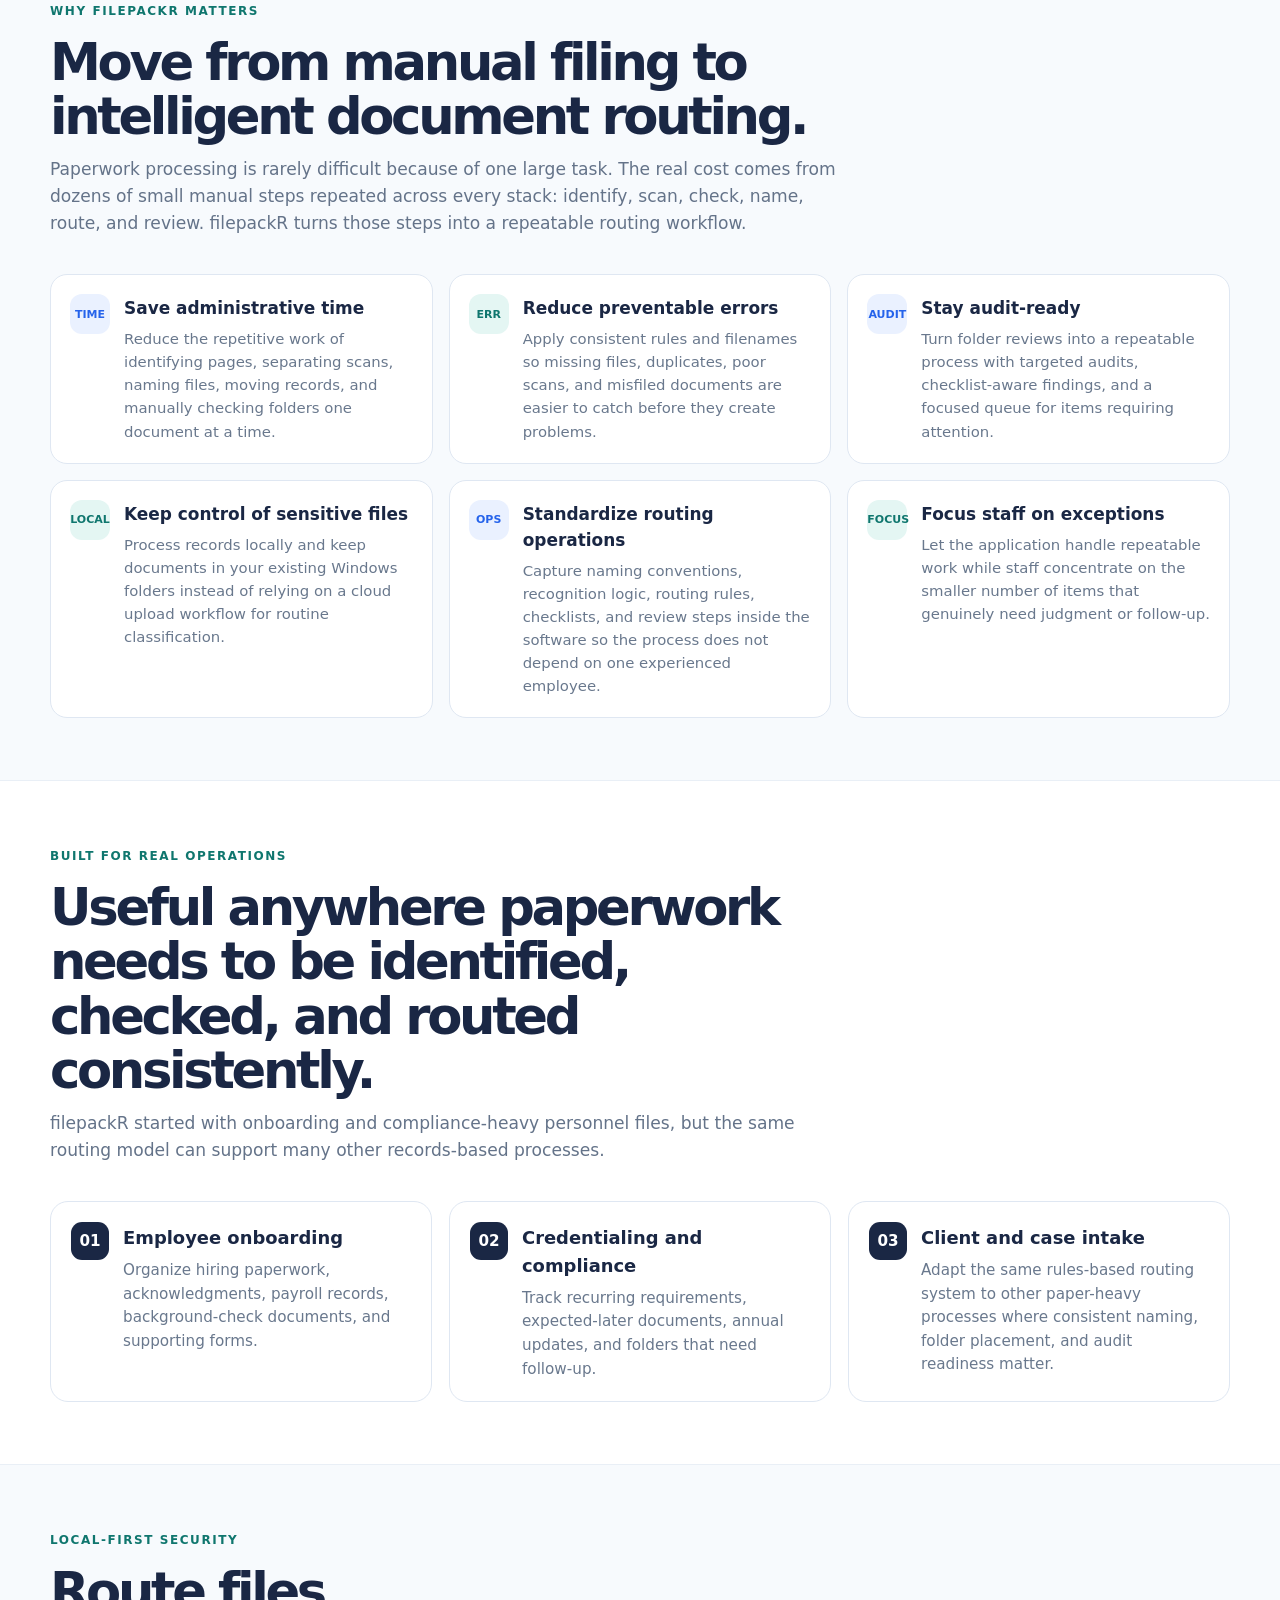
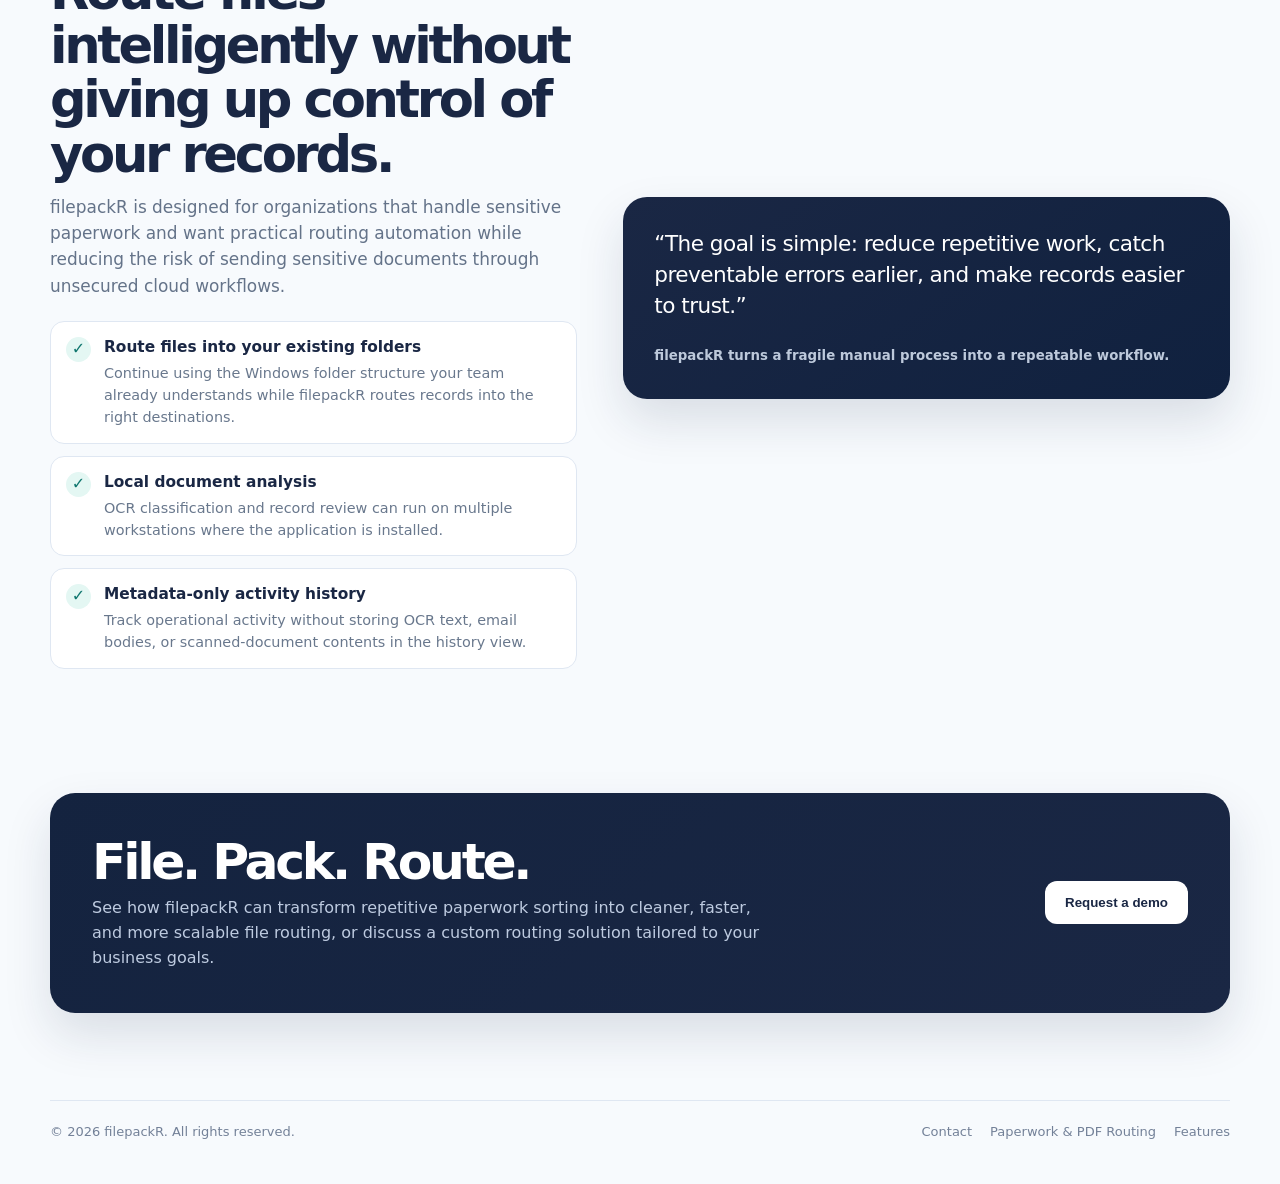
==== commit 82eefdc1: "Add security-friendly contact fallback" ====
--- a/index.html
+++ b/index.html
@@ -548,6 +548,7 @@
       gap: 14px; flex-wrap: wrap; padding-top: 3px;
     }
     .form-note { margin: 0; color: #738198; font-size: 12px; }
+    .form-note a { color: var(--blue); font-weight: 800; text-decoration: underline; text-underline-offset: 2px; }
     .form-status { min-height: 20px; margin: 0; font-size: 13px; font-weight: 750; }
     .form-status.success { color: var(--teal); }
     .form-status.error { color: #b42318; }
@@ -1206,7 +1207,7 @@
         </div>
         <p class="form-status" id="formStatus" aria-live="polite"></p>
         <div class="form-actions">
-          <p class="form-note">Your information will only be used to respond to your inquiry.</p>
+          <p class="form-note">Your information will only be used to respond to your inquiry. If your email app does not open, email <a class="direct-email" href="mailto:steve@stevethibault.com?subject=filepackR%20inquiry">steve@stevethibault.com</a>.</p>
           <button class="button button-primary" id="submitDemoRequest" type="submit">Submit demo request</button>
         </div>
       </form>
@@ -1259,6 +1260,7 @@
       });
 
       document.querySelectorAll('a[href^="mailto:steve@stevethibault.com"]').forEach((link) => {
+        if (link.classList.contains("direct-email")) return;
         link.addEventListener("click", (event) => {
           event.preventDefault();
           openModal("Contact link");
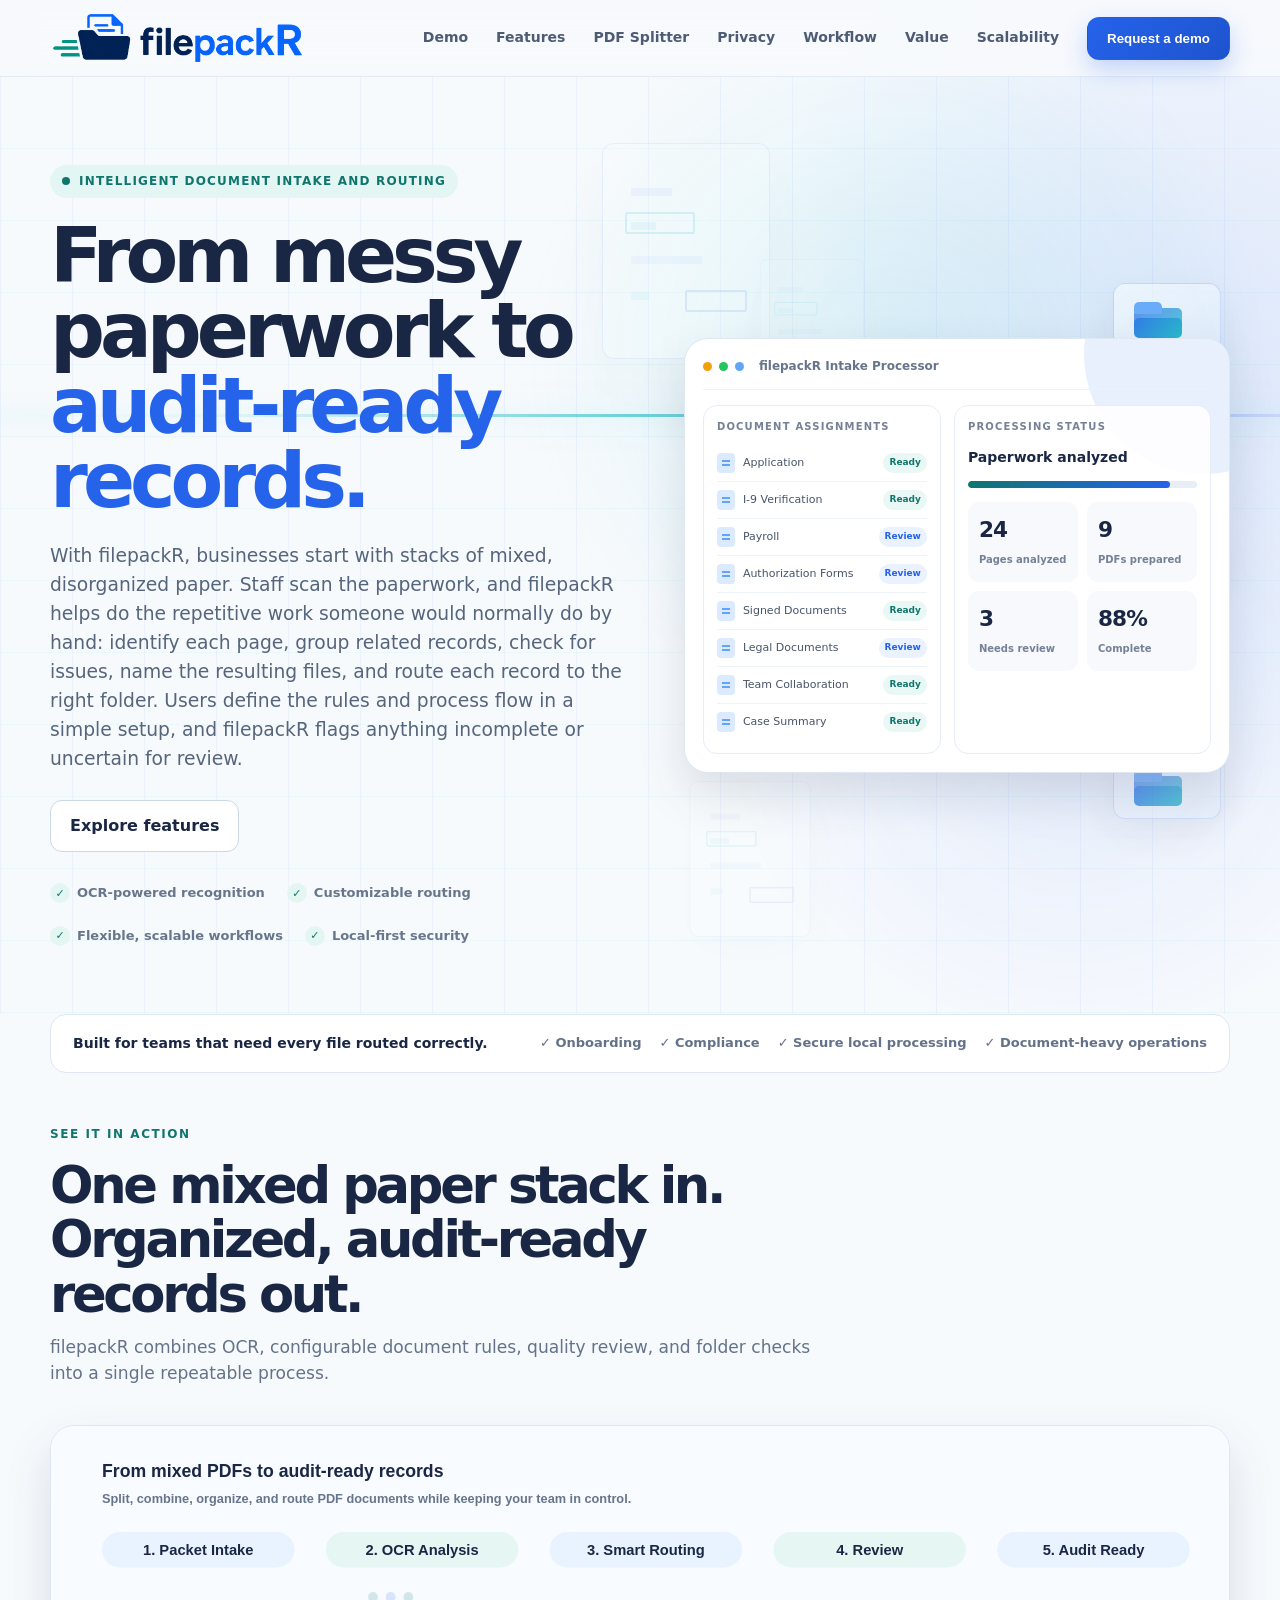
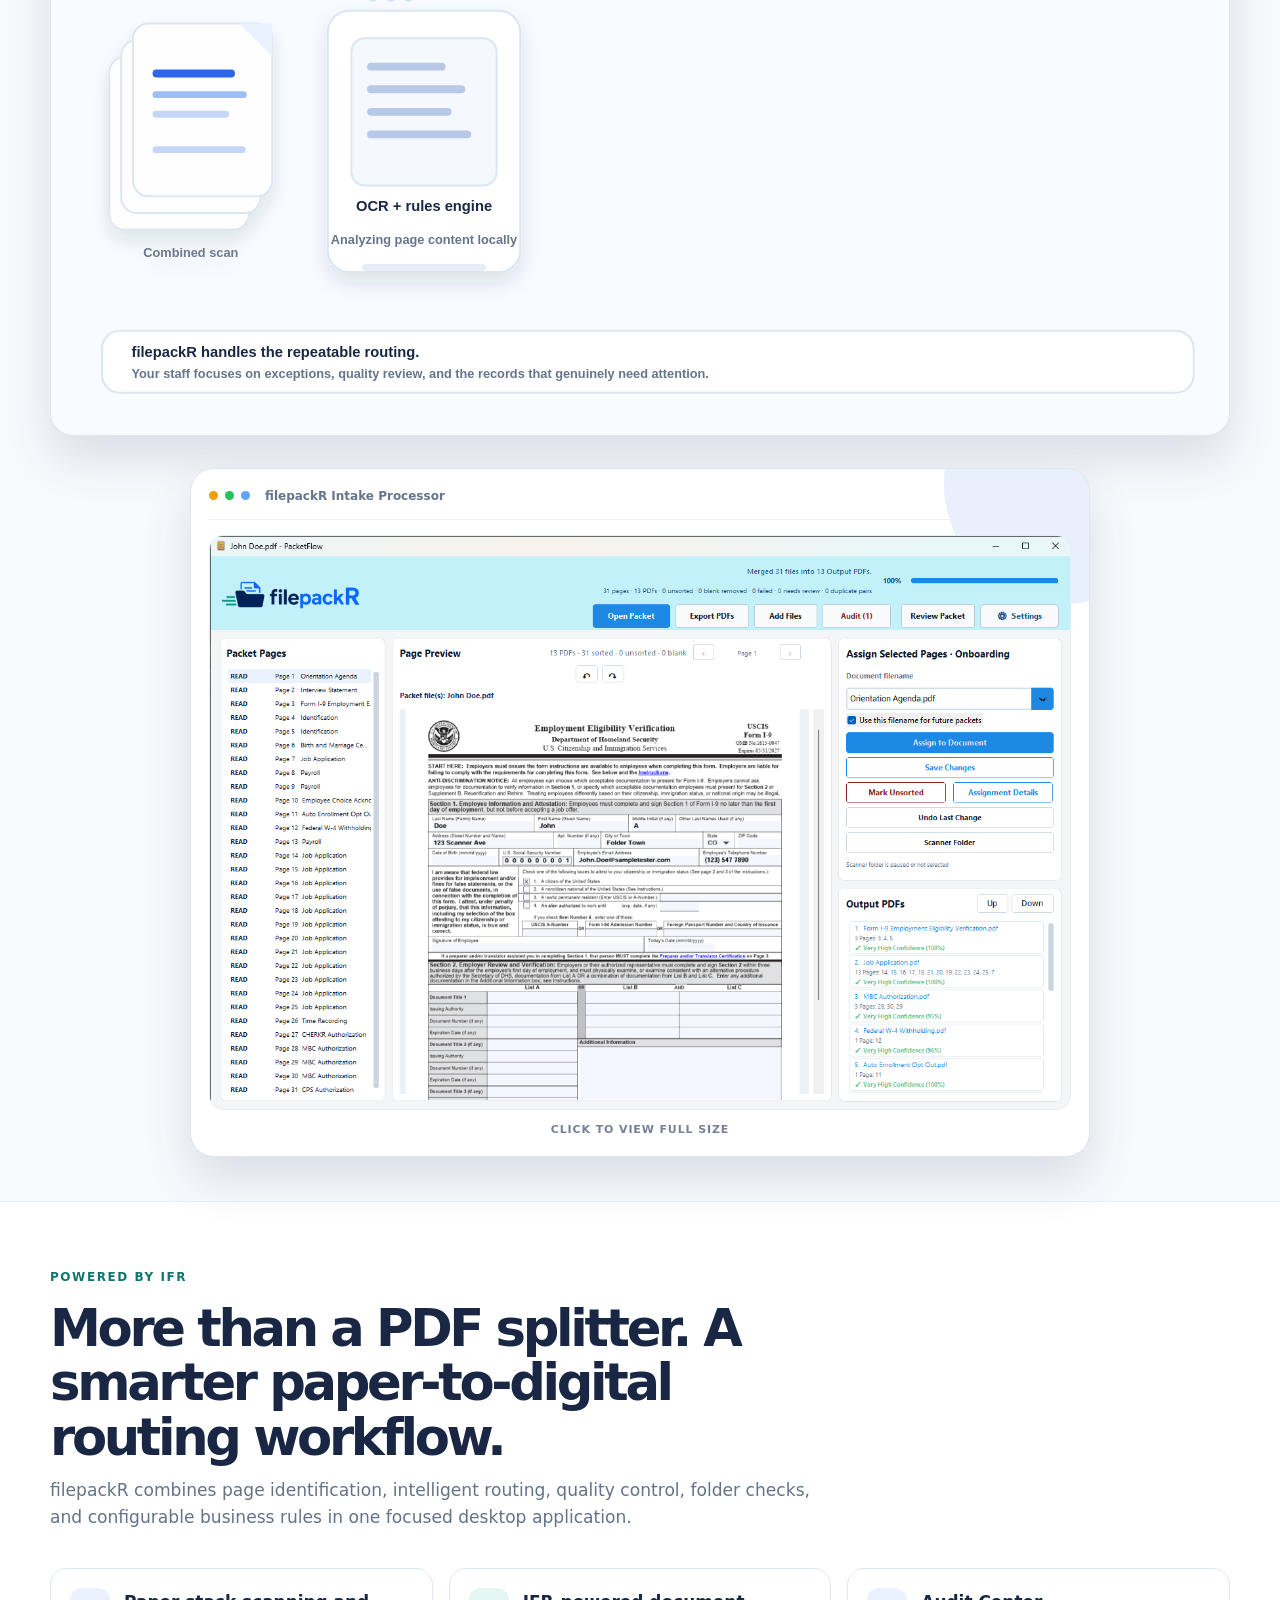
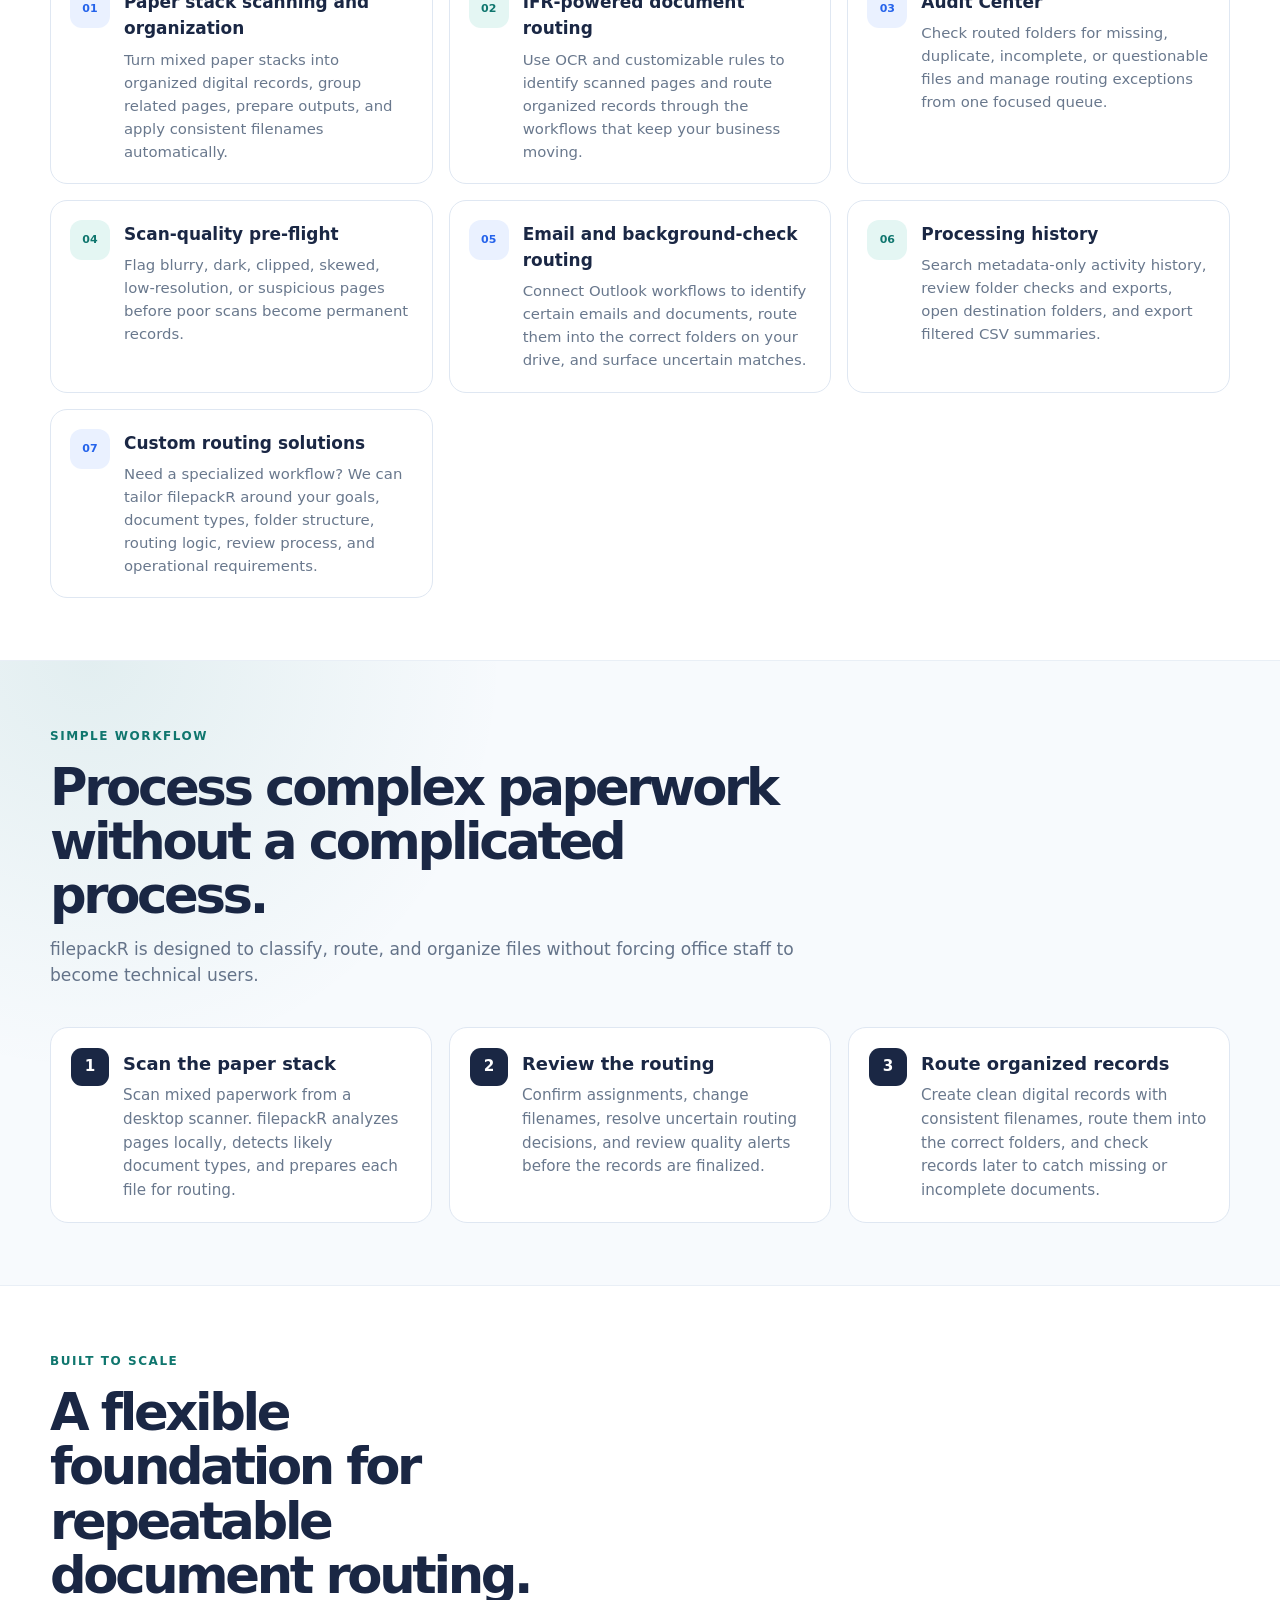
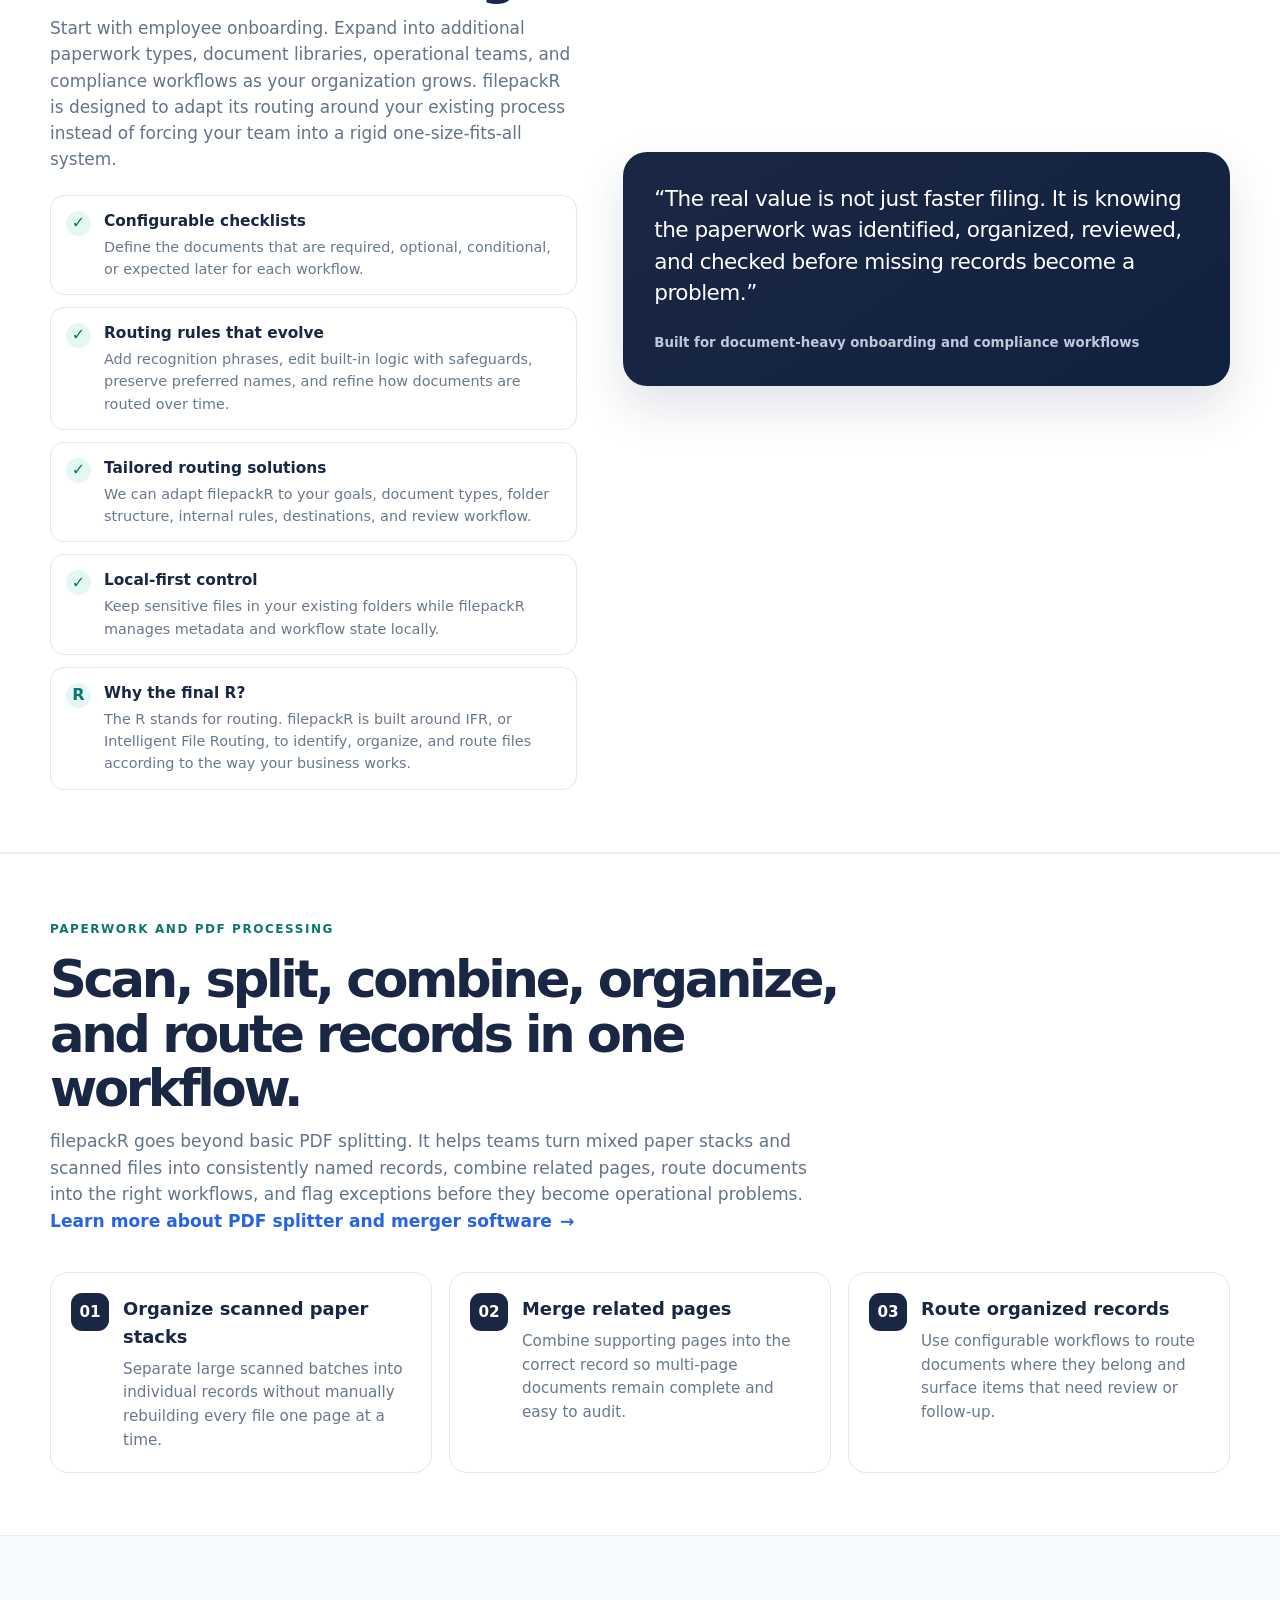
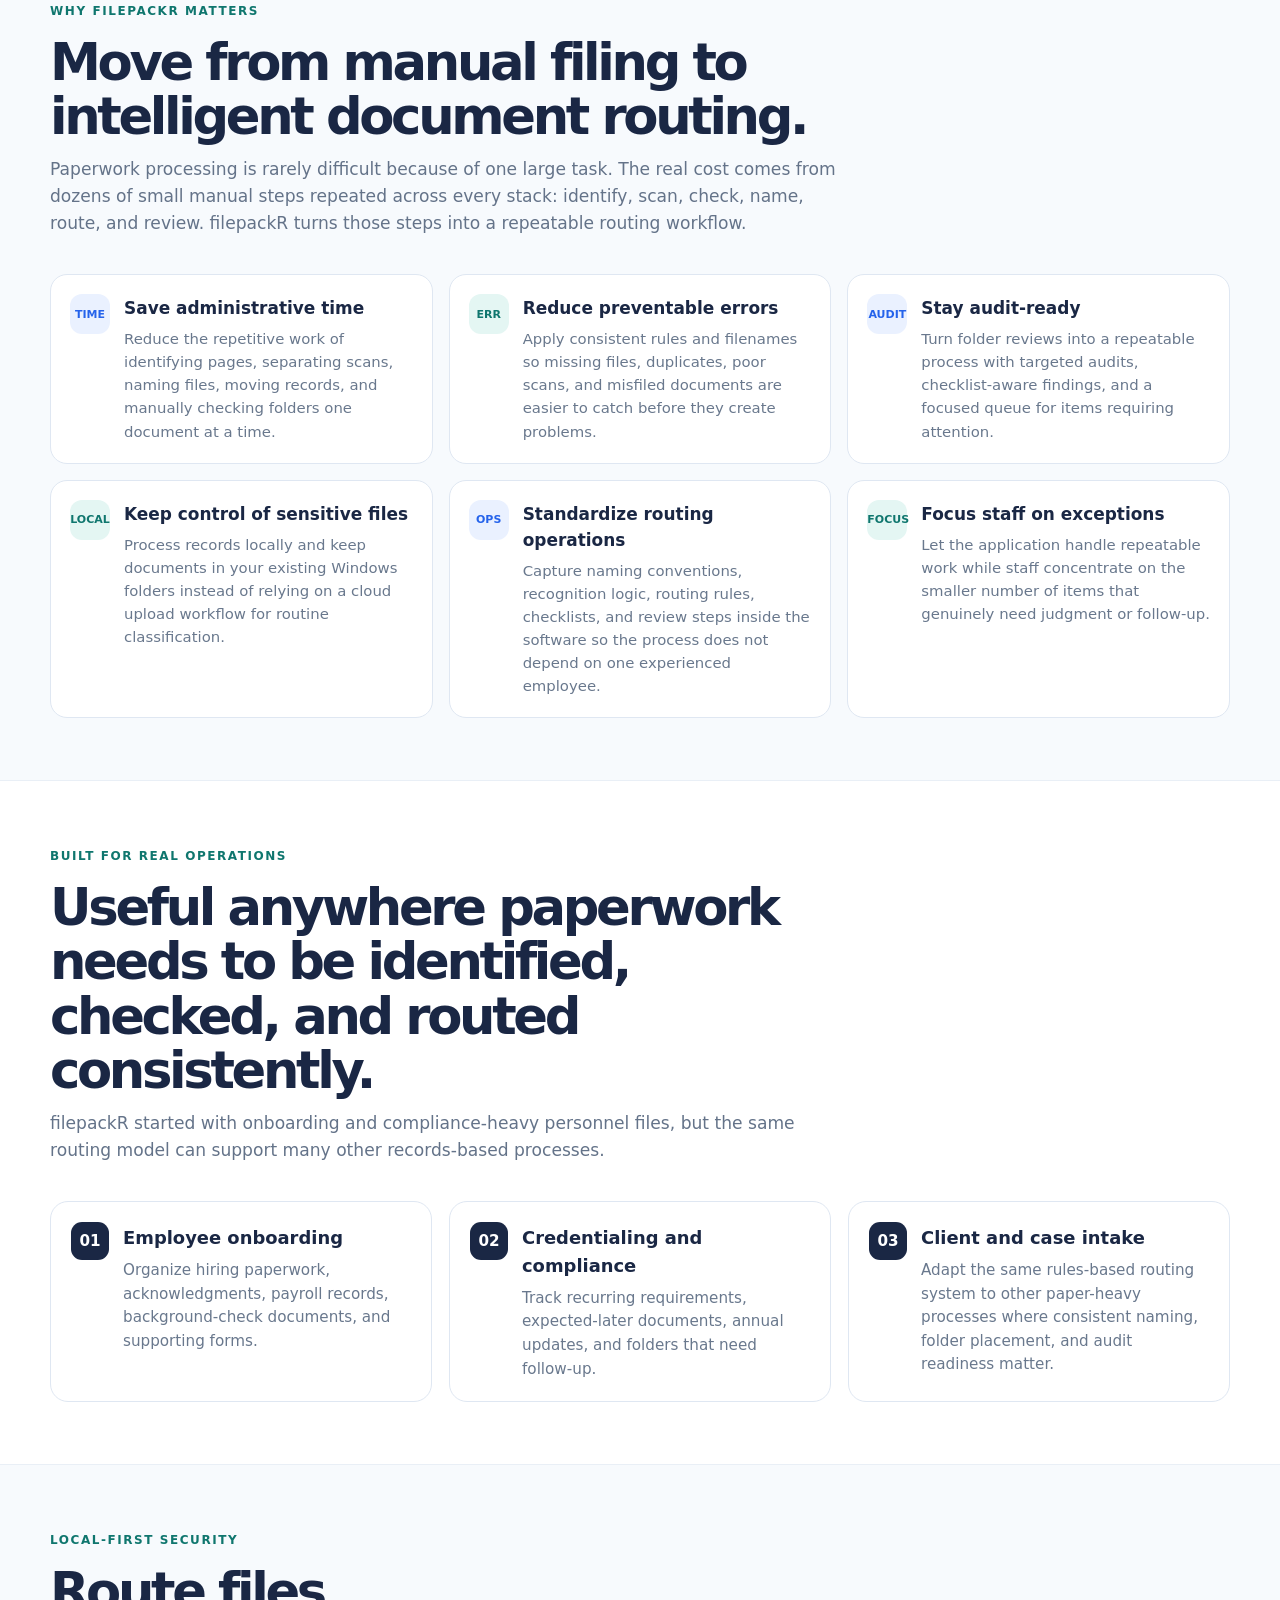
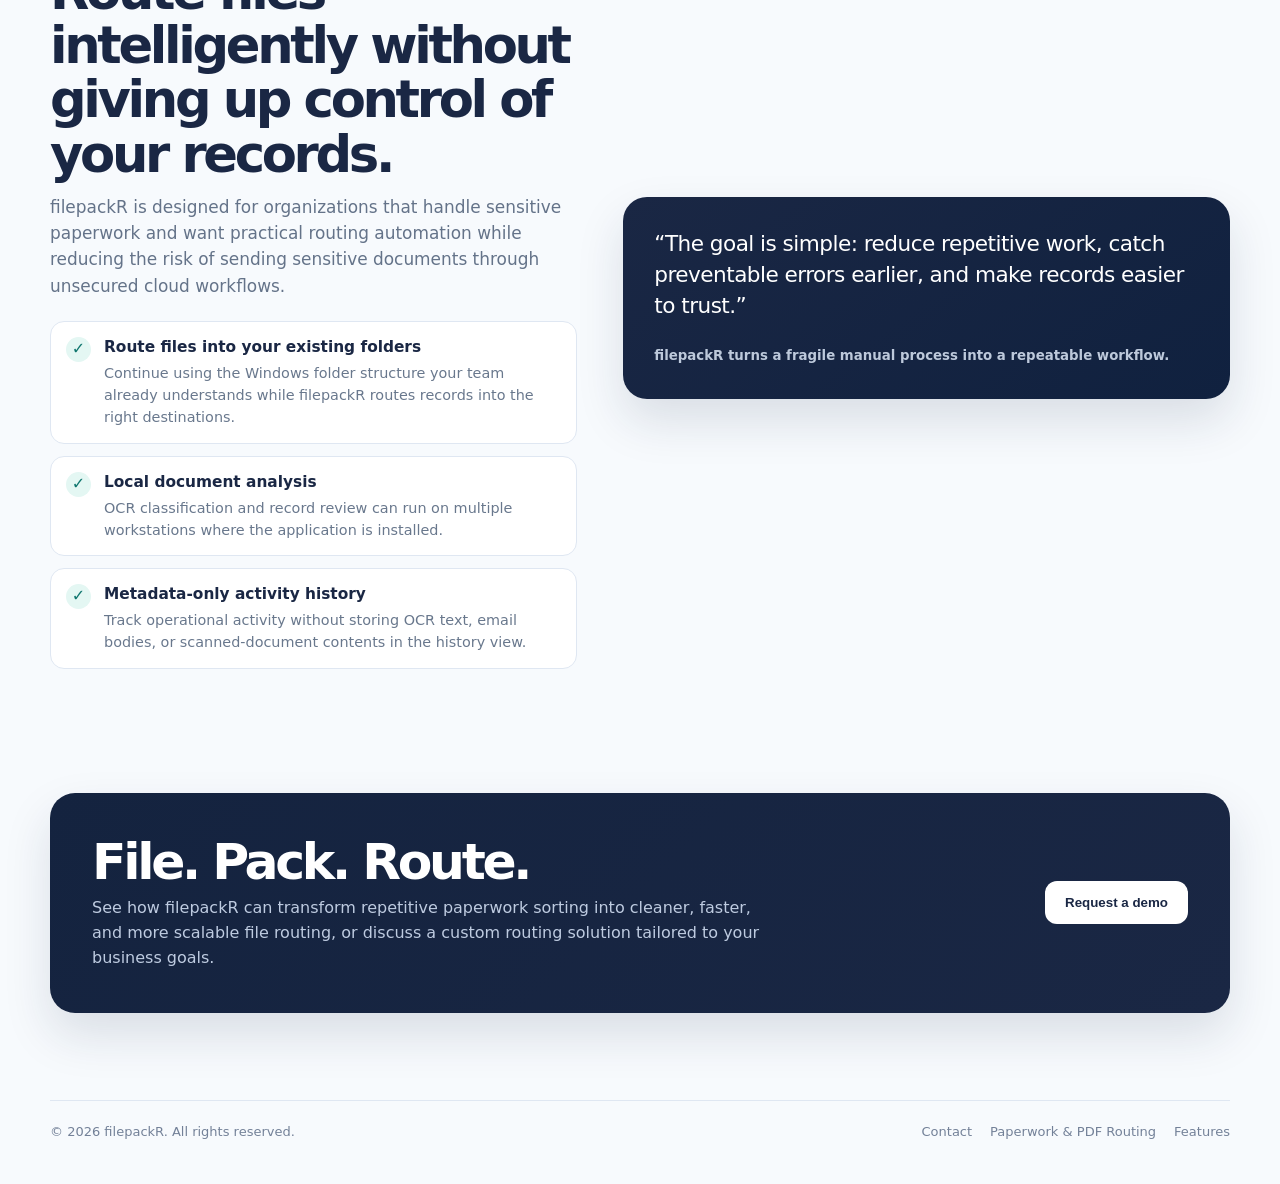
==== commit a262fc69: "Try scanner OCR hero background" ====
--- a/index.html
+++ b/index.html
@@ -162,6 +162,122 @@
       position: relative;
       z-index: 1;
     }
+    .scan-hero-bg {
+      position: absolute;
+      inset: 0;
+      z-index: 0;
+      pointer-events: none;
+      overflow: hidden;
+      background:
+        linear-gradient(90deg, rgba(37,99,235,.06) 1px, transparent 1px),
+        linear-gradient(0deg, rgba(20,184,198,.055) 1px, transparent 1px);
+      background-size: 72px 72px;
+      opacity: .9;
+    }
+    .scan-hero-bg::before {
+      content: "";
+      position: absolute;
+      left: -18%;
+      top: 36%;
+      width: 136%;
+      height: 3px;
+      background: linear-gradient(90deg, transparent, rgba(20,184,198,.08), rgba(20,184,198,.68), rgba(37,99,235,.32), transparent);
+      box-shadow: 0 0 26px rgba(20,184,198,.35), 0 0 70px rgba(37,99,235,.15);
+      animation: scannerSweep 7.5s ease-in-out infinite;
+    }
+    .scan-hero-bg::after {
+      content: "";
+      position: absolute;
+      inset: 0;
+      background:
+        radial-gradient(circle at 70% 30%, rgba(20,184,198,.12), transparent 24rem),
+        radial-gradient(circle at 84% 68%, rgba(37,99,235,.10), transparent 22rem);
+    }
+    .scan-doc,
+    .scan-folder,
+    .scan-route {
+      position: absolute;
+      display: block;
+    }
+    .scan-doc {
+      width: 168px;
+      height: 216px;
+      border: 1px solid rgba(37,99,235,.18);
+      border-radius: 12px;
+      background:
+        linear-gradient(90deg, rgba(37,99,235,.12) 0 42%, transparent 42%),
+        linear-gradient(90deg, rgba(20,184,198,.16) 0 34%, transparent 34%),
+        linear-gradient(90deg, rgba(37,99,235,.10) 0 60%, transparent 60%),
+        linear-gradient(90deg, rgba(20,184,198,.12) 0 28%, transparent 28%),
+        rgba(255,255,255,.45);
+      background-size: 98px 8px, 74px 8px, 118px 8px, 64px 8px, auto;
+      background-position: 28px 44px, 28px 78px, 28px 112px, 28px 148px, 0 0;
+      background-repeat: no-repeat;
+      box-shadow: 0 24px 70px rgba(26,39,68,.06);
+      opacity: .48;
+    }
+    .scan-doc::before,
+    .scan-doc::after {
+      content: "";
+      position: absolute;
+      border: 2px solid rgba(20,184,198,.45);
+      border-radius: 2px;
+      opacity: .75;
+    }
+    .scan-doc::before { left: 22px; top: 68px; width: 66px; height: 18px; }
+    .scan-doc::after { right: 22px; bottom: 46px; width: 58px; height: 18px; border-color: rgba(37,99,235,.35); }
+    .scan-doc.one { left: 47%; top: 7%; }
+    .scan-doc.two { left: 52%; bottom: 5%; transform: scale(.72); opacity: .34; }
+    .scan-doc.three { right: 30%; top: 15%; transform: scale(.62); opacity: .28; }
+    .scan-route {
+      right: 7%;
+      top: 28%;
+      width: 300px;
+      height: 360px;
+      border-top: 2px solid rgba(37,99,235,.18);
+      border-right: 2px solid rgba(37,99,235,.16);
+      border-bottom: 2px dashed rgba(20,184,198,.22);
+      border-radius: 0 34px 34px 0;
+      opacity: .9;
+    }
+    .scan-folder {
+      right: 4.6%;
+      width: 108px;
+      height: 68px;
+      border: 1px solid rgba(37,99,235,.20);
+      border-radius: 12px;
+      background: linear-gradient(135deg, rgba(255,255,255,.72), rgba(234,241,255,.48));
+      box-shadow: 0 16px 40px rgba(26,39,68,.08);
+    }
+    .scan-folder::before {
+      content: "";
+      position: absolute;
+      left: 20px;
+      top: 24px;
+      width: 48px;
+      height: 30px;
+      border-radius: 5px;
+      background: linear-gradient(135deg, #2563eb, #14b8c6);
+      box-shadow: inset 0 10px rgba(255,255,255,.22);
+    }
+    .scan-folder::after {
+      content: "";
+      position: absolute;
+      left: 20px;
+      top: 18px;
+      width: 28px;
+      height: 12px;
+      border-radius: 5px 5px 0 0;
+      background: #60a5fa;
+    }
+    .scan-folder.a { top: 22%; }
+    .scan-folder.b { top: 47%; opacity: .9; }
+    .scan-folder.c { top: 72%; opacity: .78; }
+    @keyframes scannerSweep {
+      0%, 100% { transform: translateY(-92px); opacity: .14; }
+      22%, 68% { opacity: 1; }
+      50% { transform: translateY(155px); }
+    }
     .hero-grid { display: grid; grid-template-columns: 1.03fr .97fr; align-items: center; gap: 54px; }
     .eyebrow {
       display: inline-flex;
@@ -665,6 +781,9 @@
       .cursor-pixel-shard {
         display: none;
       }
+      .scan-hero-bg::before {
+        animation: none;
+      }
     }
     @media (max-width: 620px) {
       .demo-modal { padding: 10px; }
@@ -772,6 +891,15 @@
 
   <main id="top">
     <section class="hero">
+      <div class="scan-hero-bg" aria-hidden="true">
+        <span class="scan-doc one"></span>
+        <span class="scan-doc two"></span>
+        <span class="scan-doc three"></span>
+        <span class="scan-route"></span>
+        <span class="scan-folder a"></span>
+        <span class="scan-folder b"></span>
+        <span class="scan-folder c"></span>
+      </div>
       <div class="hero-mouse-glow" aria-hidden="true"></div>
       <div class="container hero-grid">
         <div>
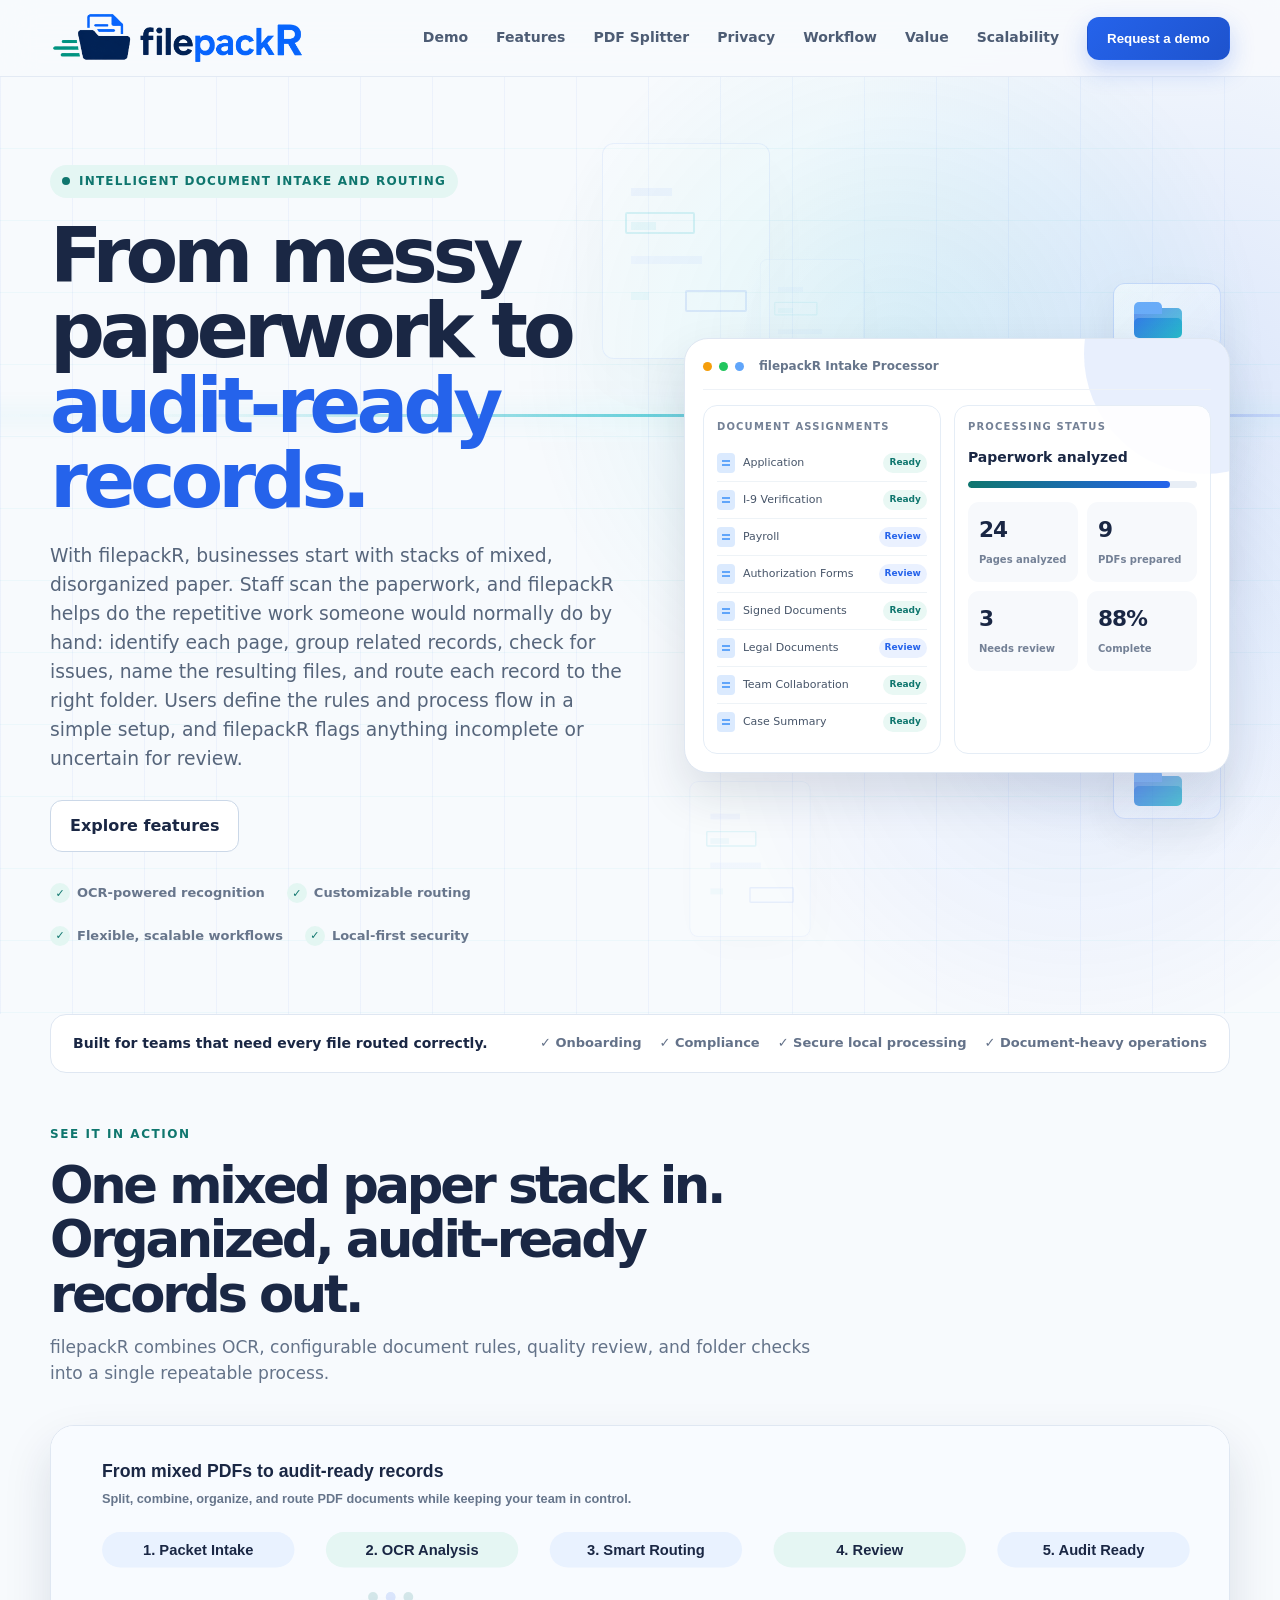
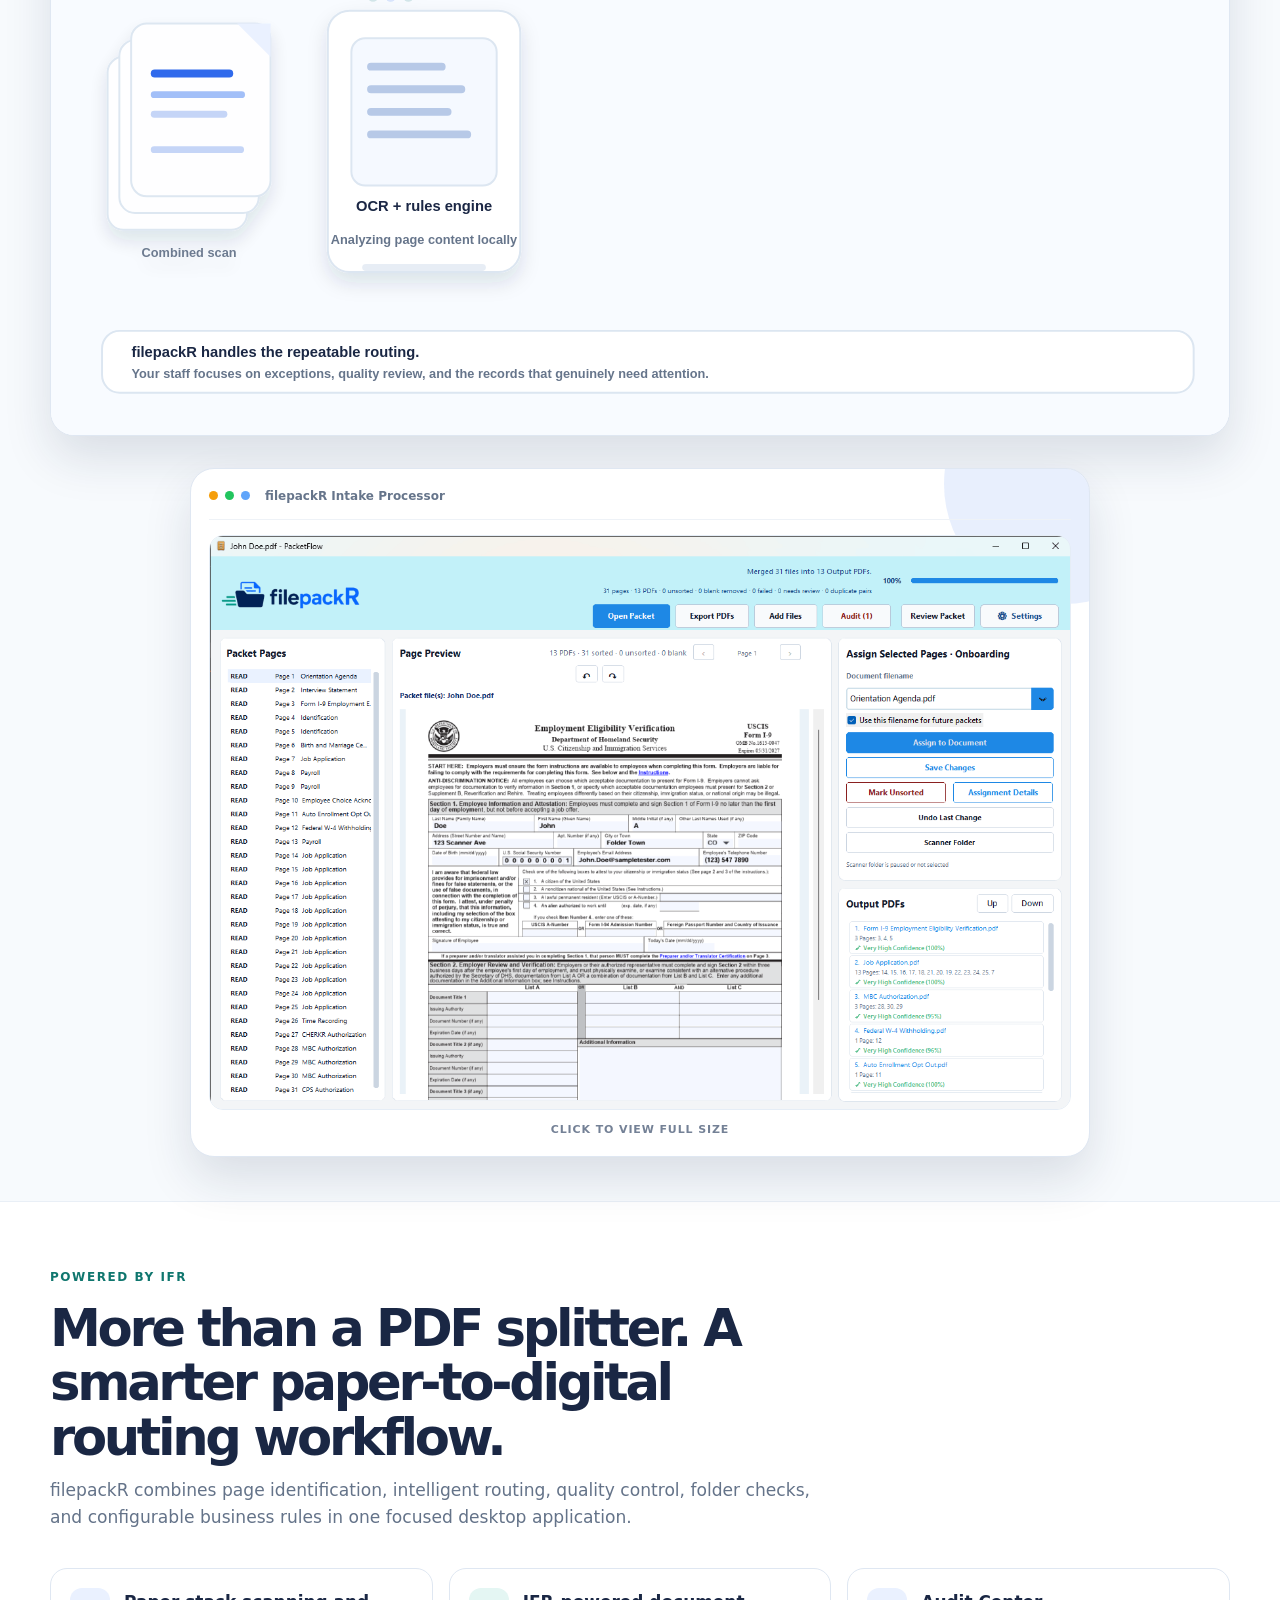
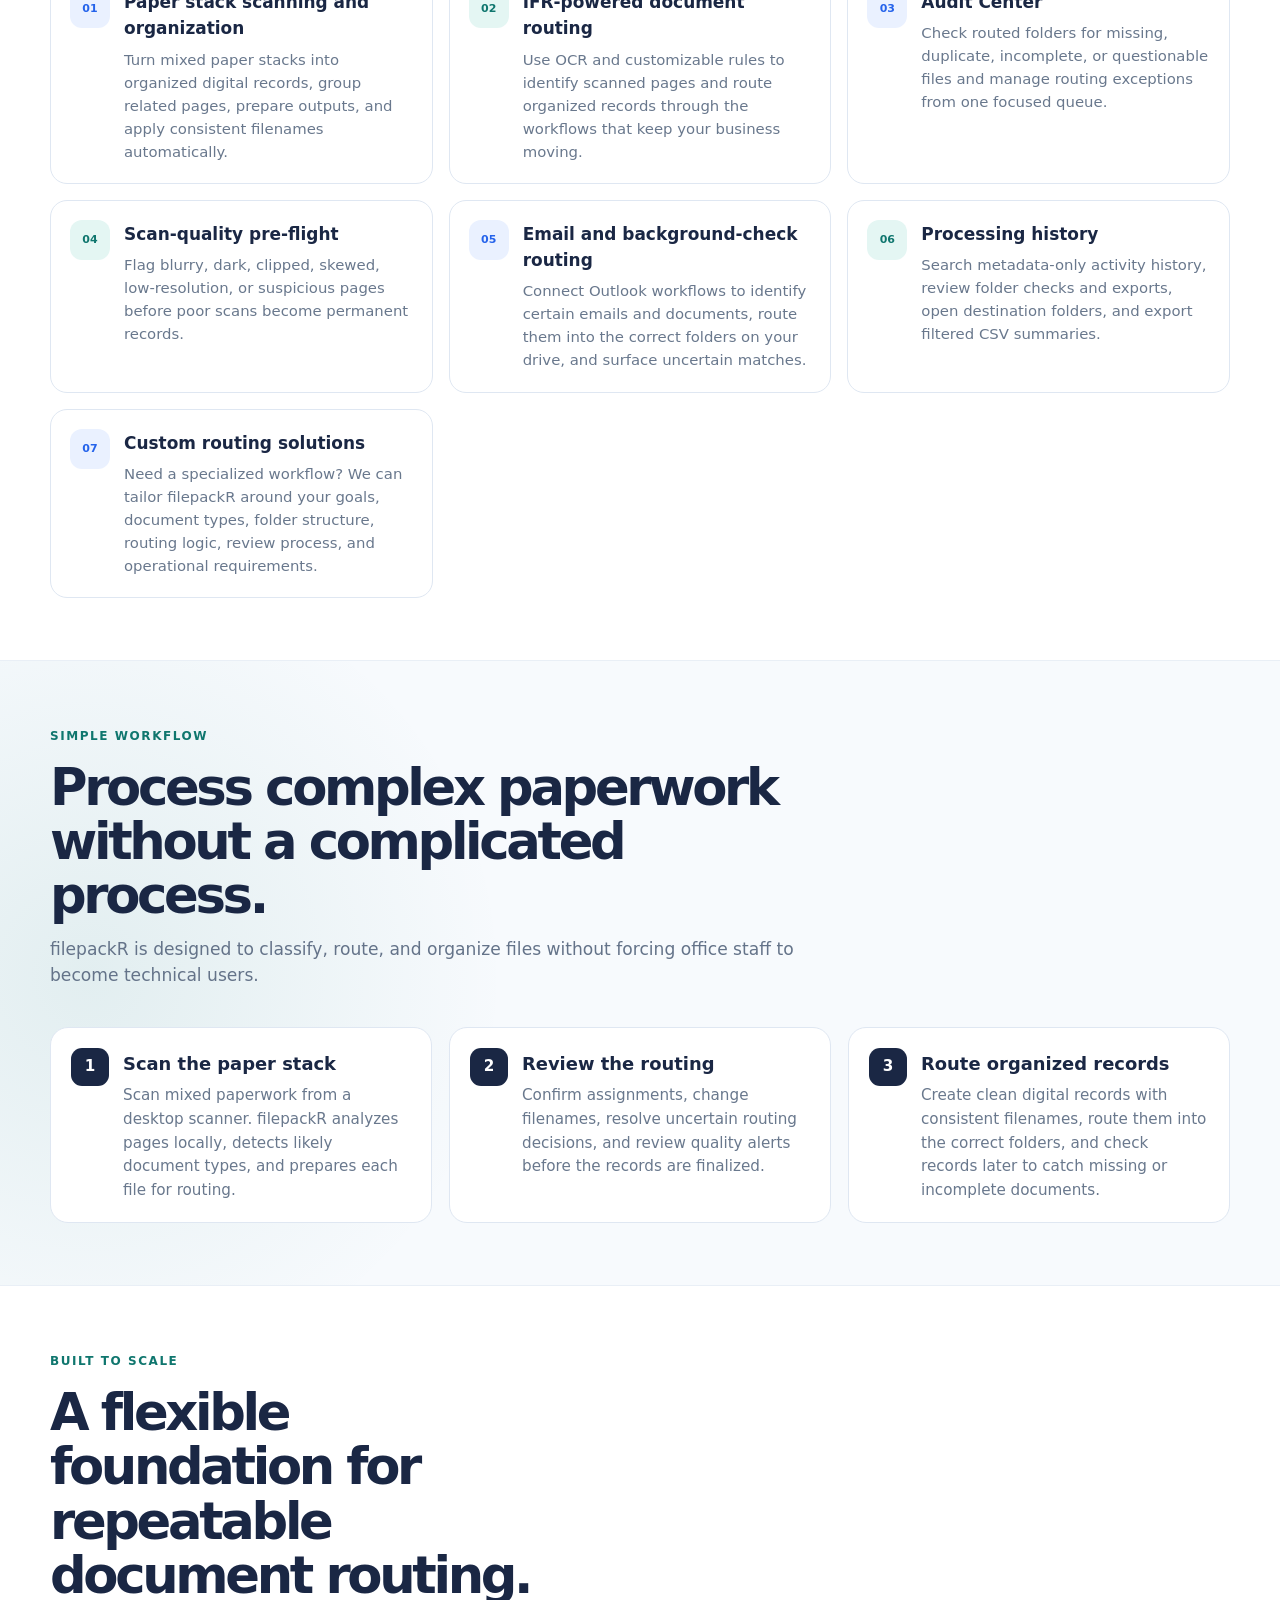
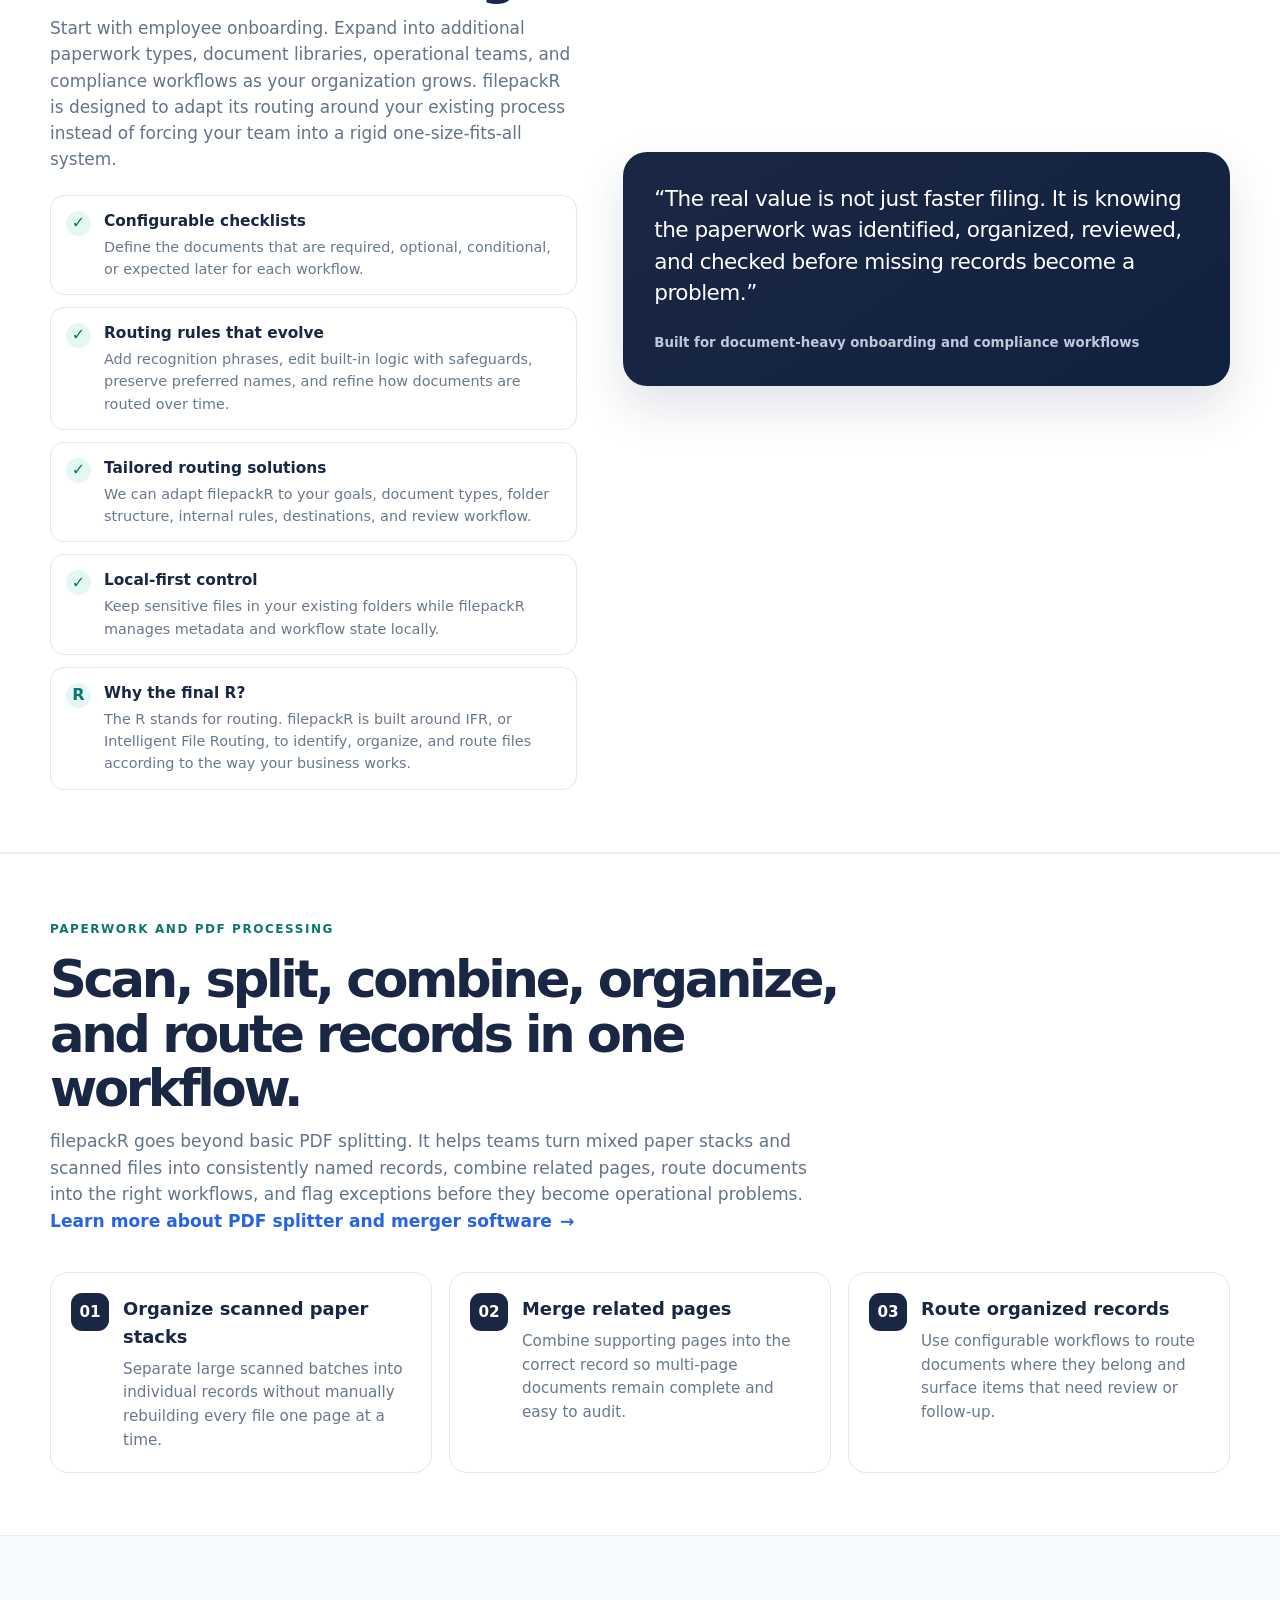
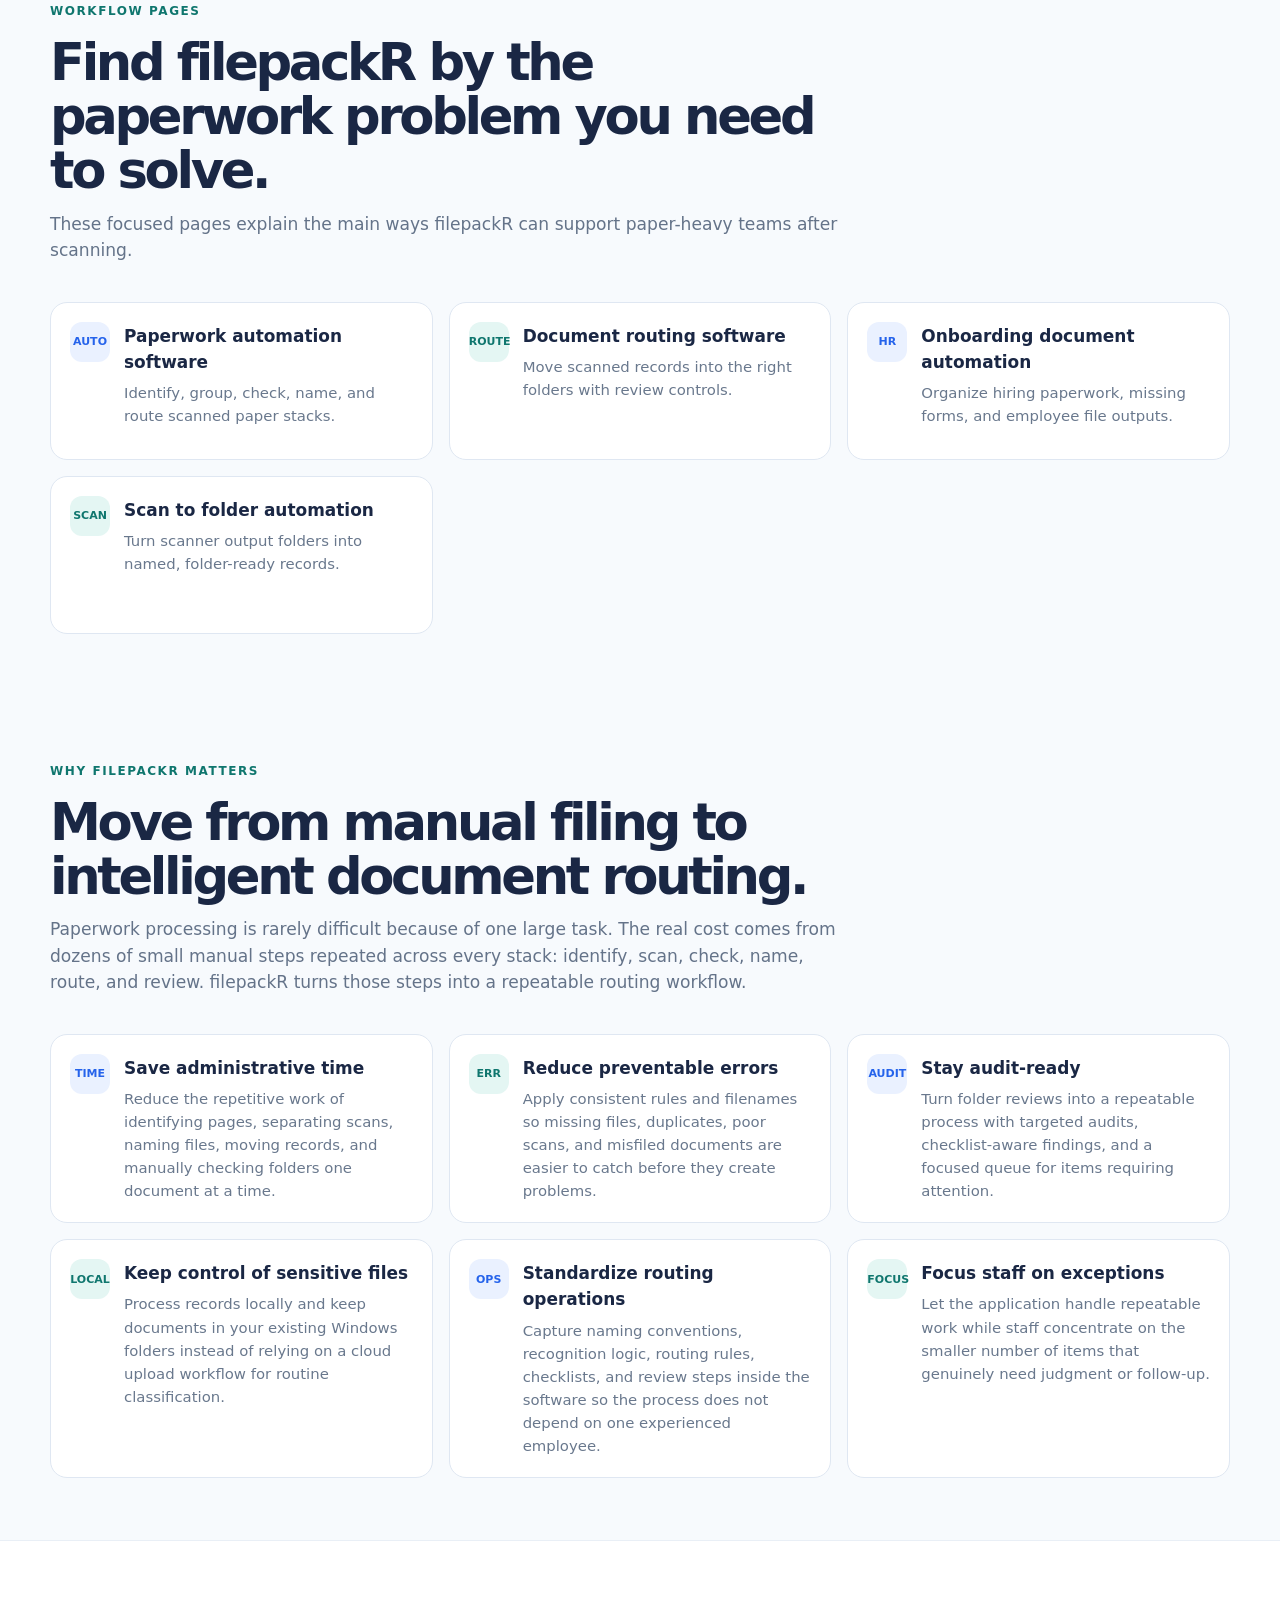
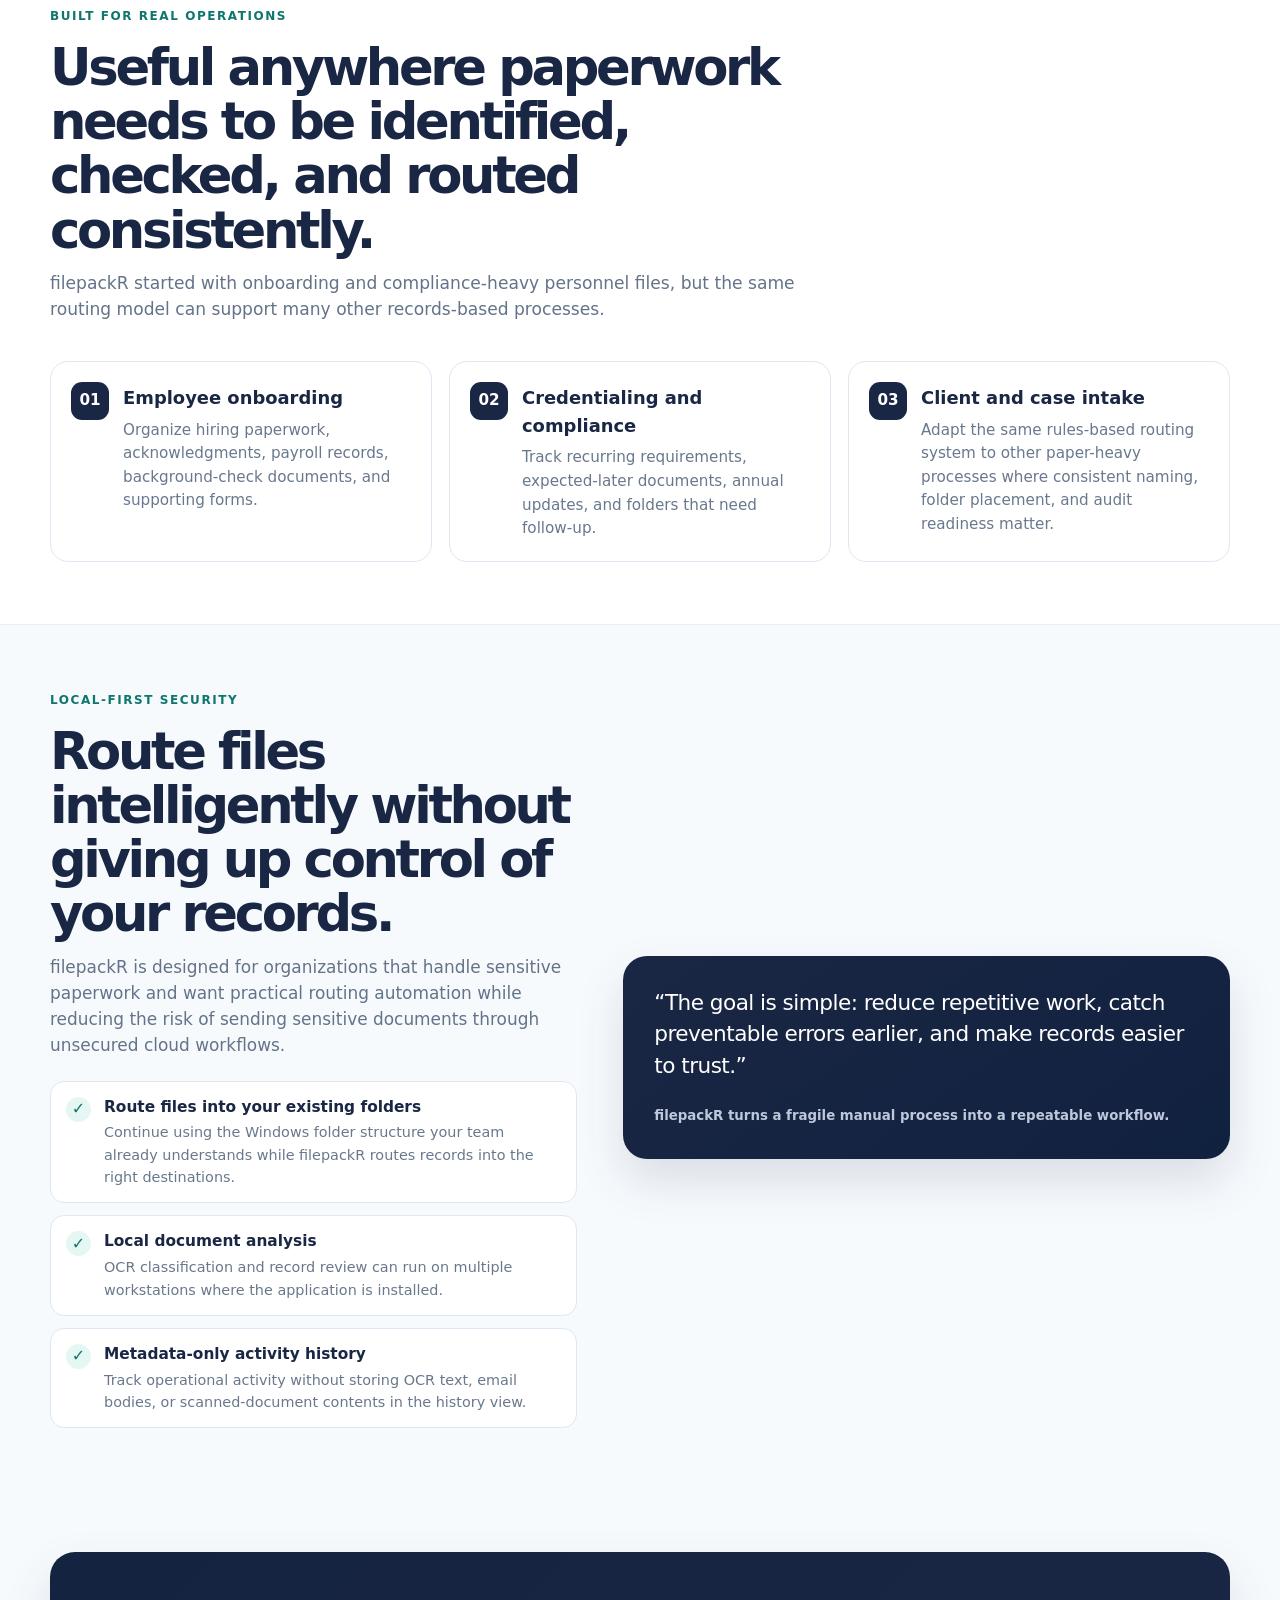
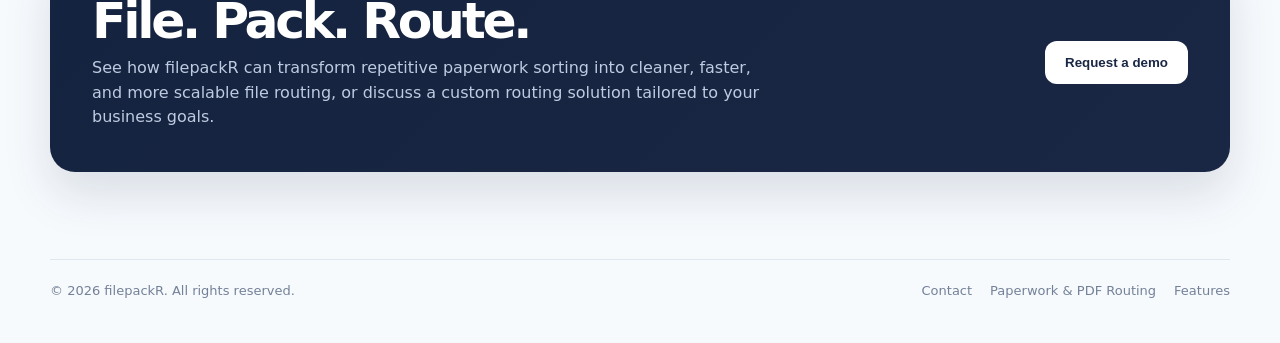
==== commit b38cf590: "Add filepackR SEO landing pages" ====
--- a/index.html
+++ b/index.html
@@ -1148,6 +1148,38 @@
     </section>
 
 
+    <section class="section" id="solutions">
+      <div class="container">
+        <div class="section-head">
+          <span class="kicker">Workflow pages</span>
+          <h2>Find filepackR by the paperwork problem you need to solve.</h2>
+          <p>These focused pages explain the main ways filepackR can support paper-heavy teams after scanning.</p>
+        </div>
+        <div class="features">
+          <a class="feature" href="paperwork-automation-software/">
+            <div class="feature-icon">AUTO</div>
+            <h3>Paperwork automation software</h3>
+            <p>Identify, group, check, name, and route scanned paper stacks.</p>
+          </a>
+          <a class="feature" href="document-routing-software/">
+            <div class="feature-icon teal">ROUTE</div>
+            <h3>Document routing software</h3>
+            <p>Move scanned records into the right folders with review controls.</p>
+          </a>
+          <a class="feature" href="onboarding-document-automation/">
+            <div class="feature-icon">HR</div>
+            <h3>Onboarding document automation</h3>
+            <p>Organize hiring paperwork, missing forms, and employee file outputs.</p>
+          </a>
+          <a class="feature" href="scan-to-folder-automation/">
+            <div class="feature-icon teal">SCAN</div>
+            <h3>Scan to folder automation</h3>
+            <p>Turn scanner output folders into named, folder-ready records.</p>
+          </a>
+        </div>
+      </div>
+    </section>
+
     <section class="section" id="value">
       <div class="container">
         <div class="section-head">
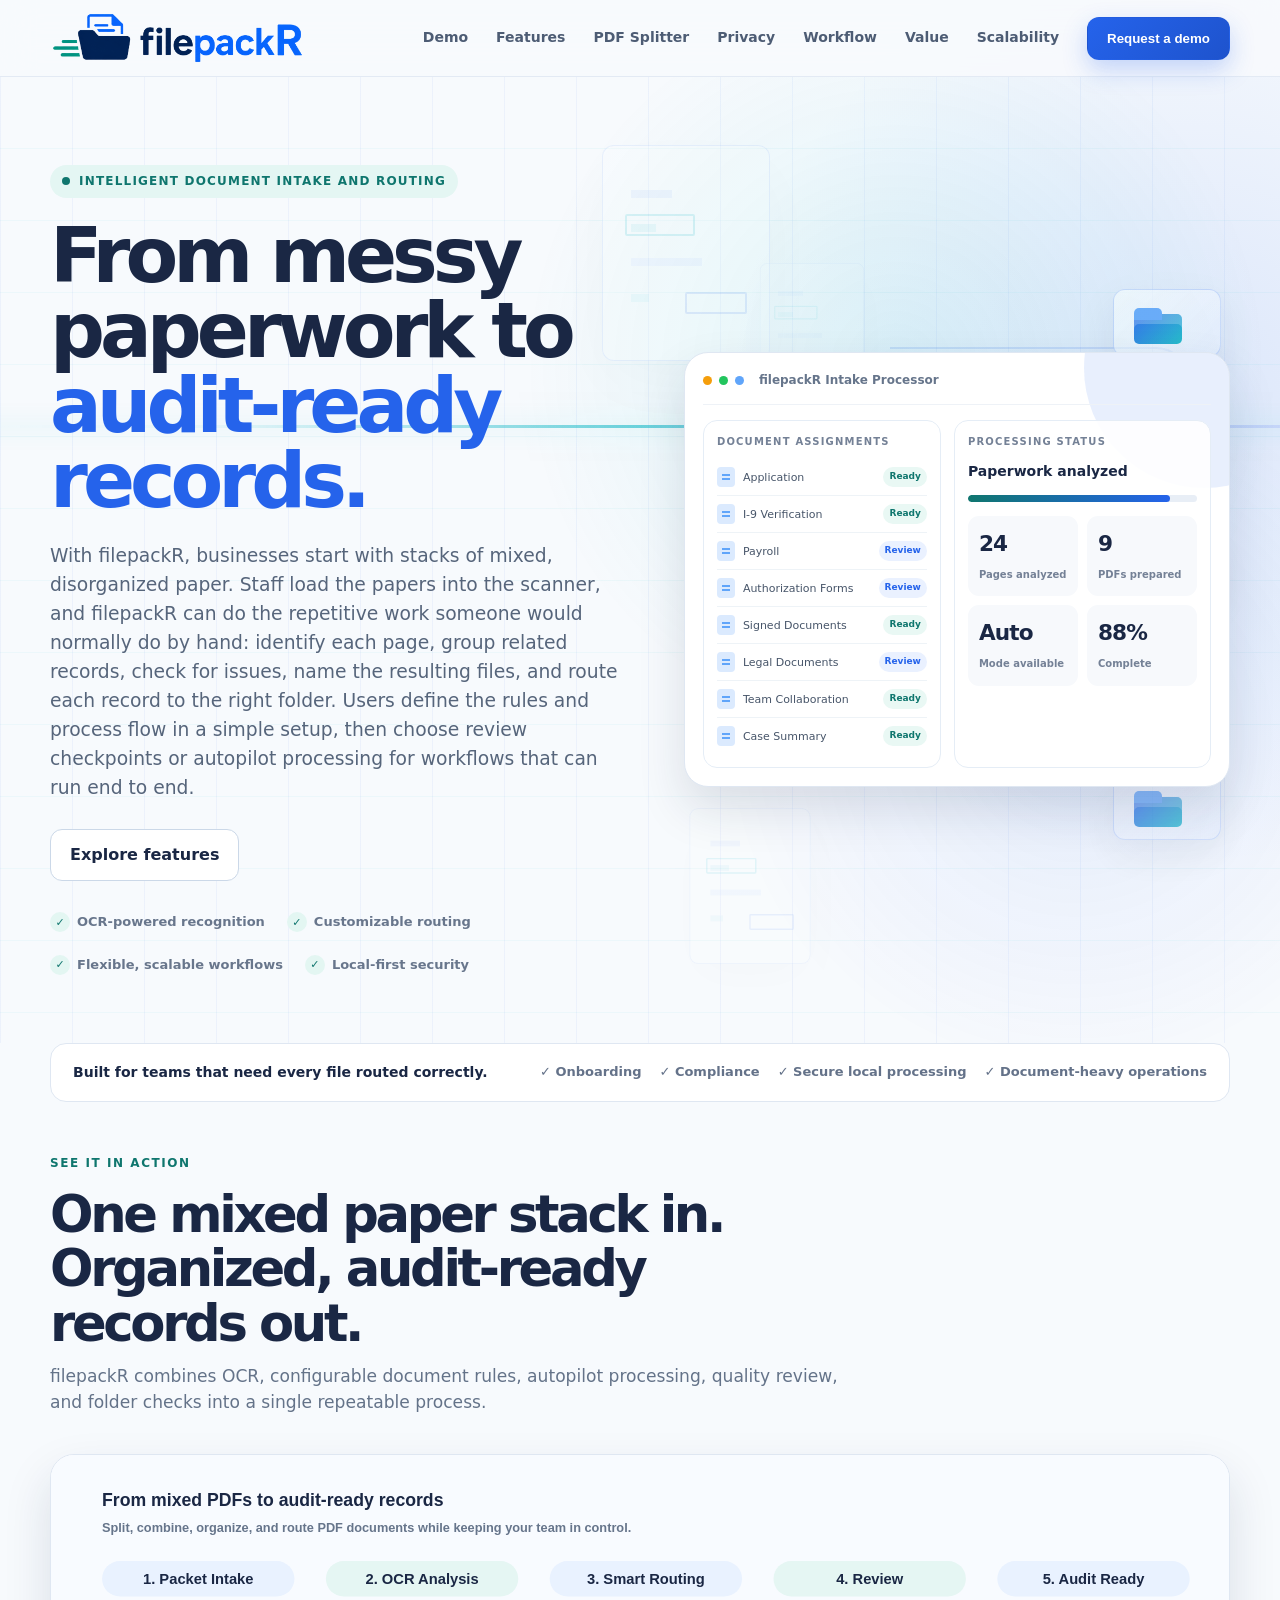
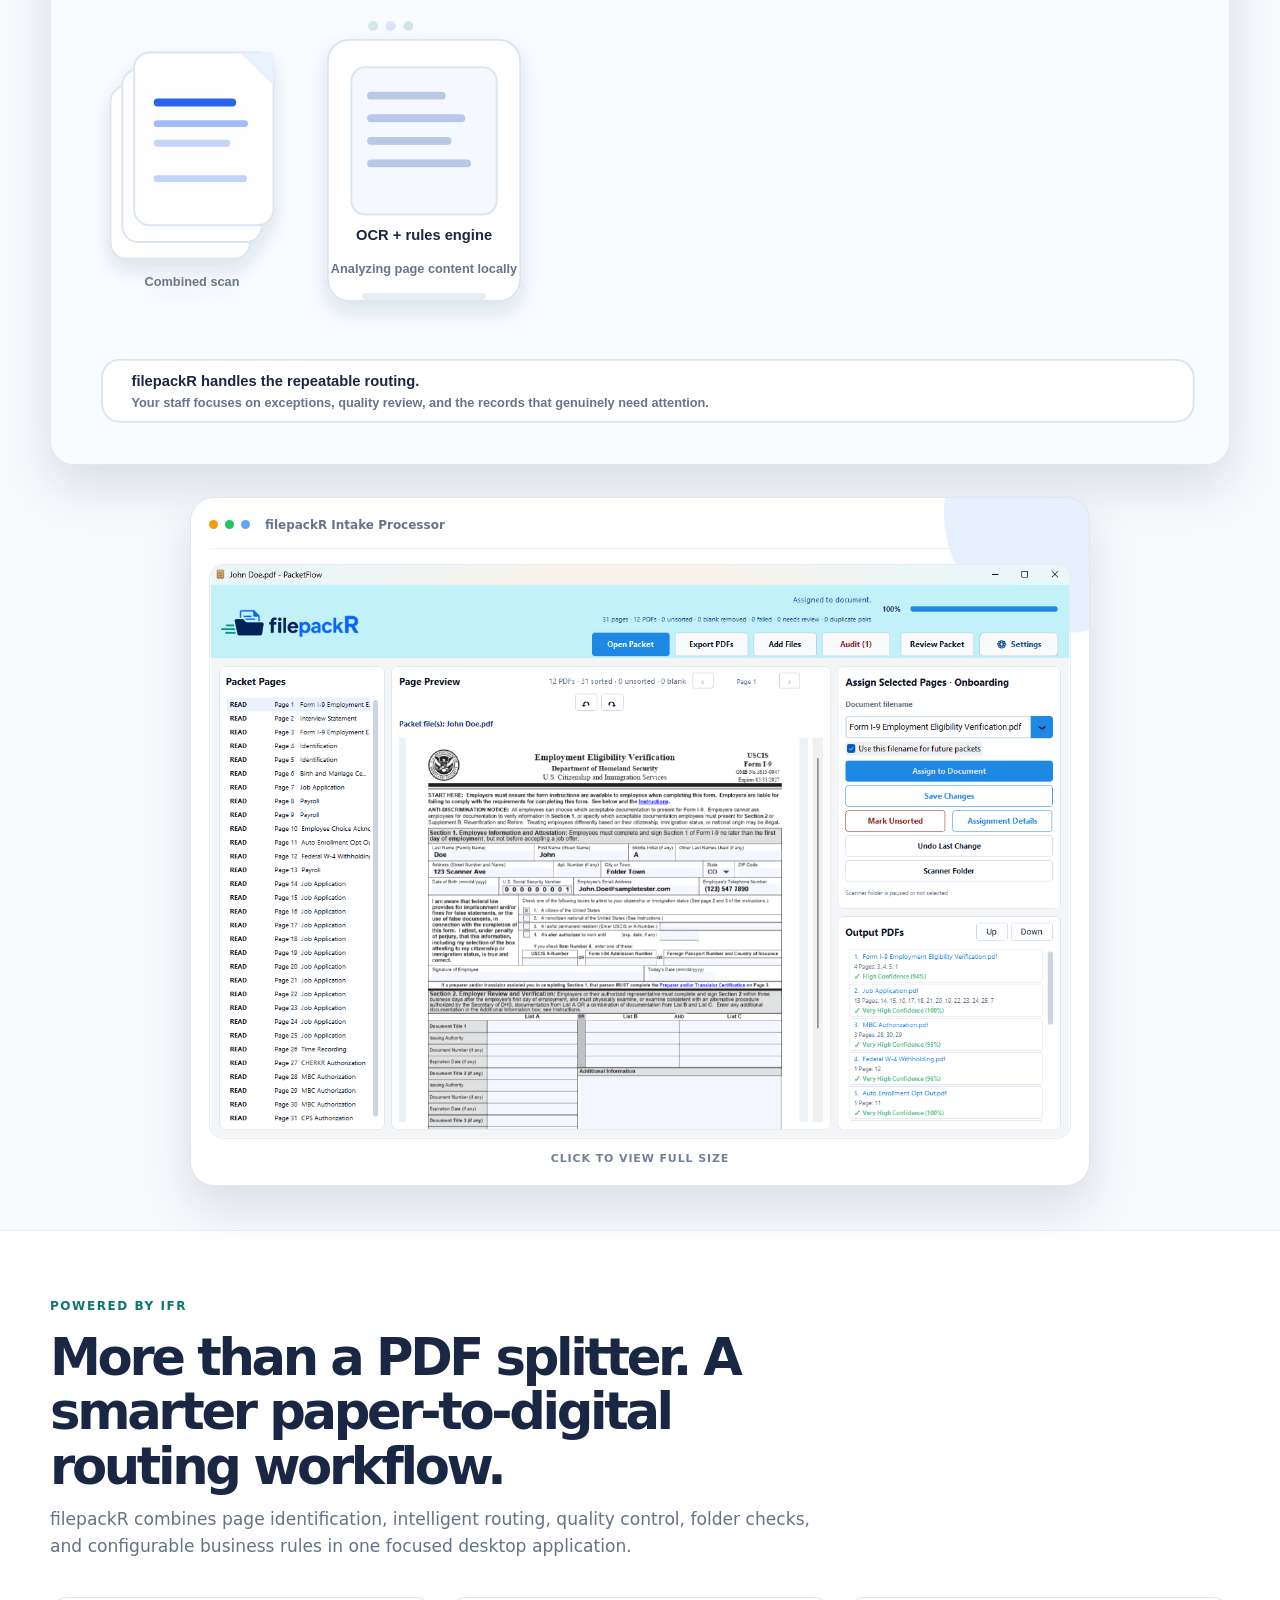
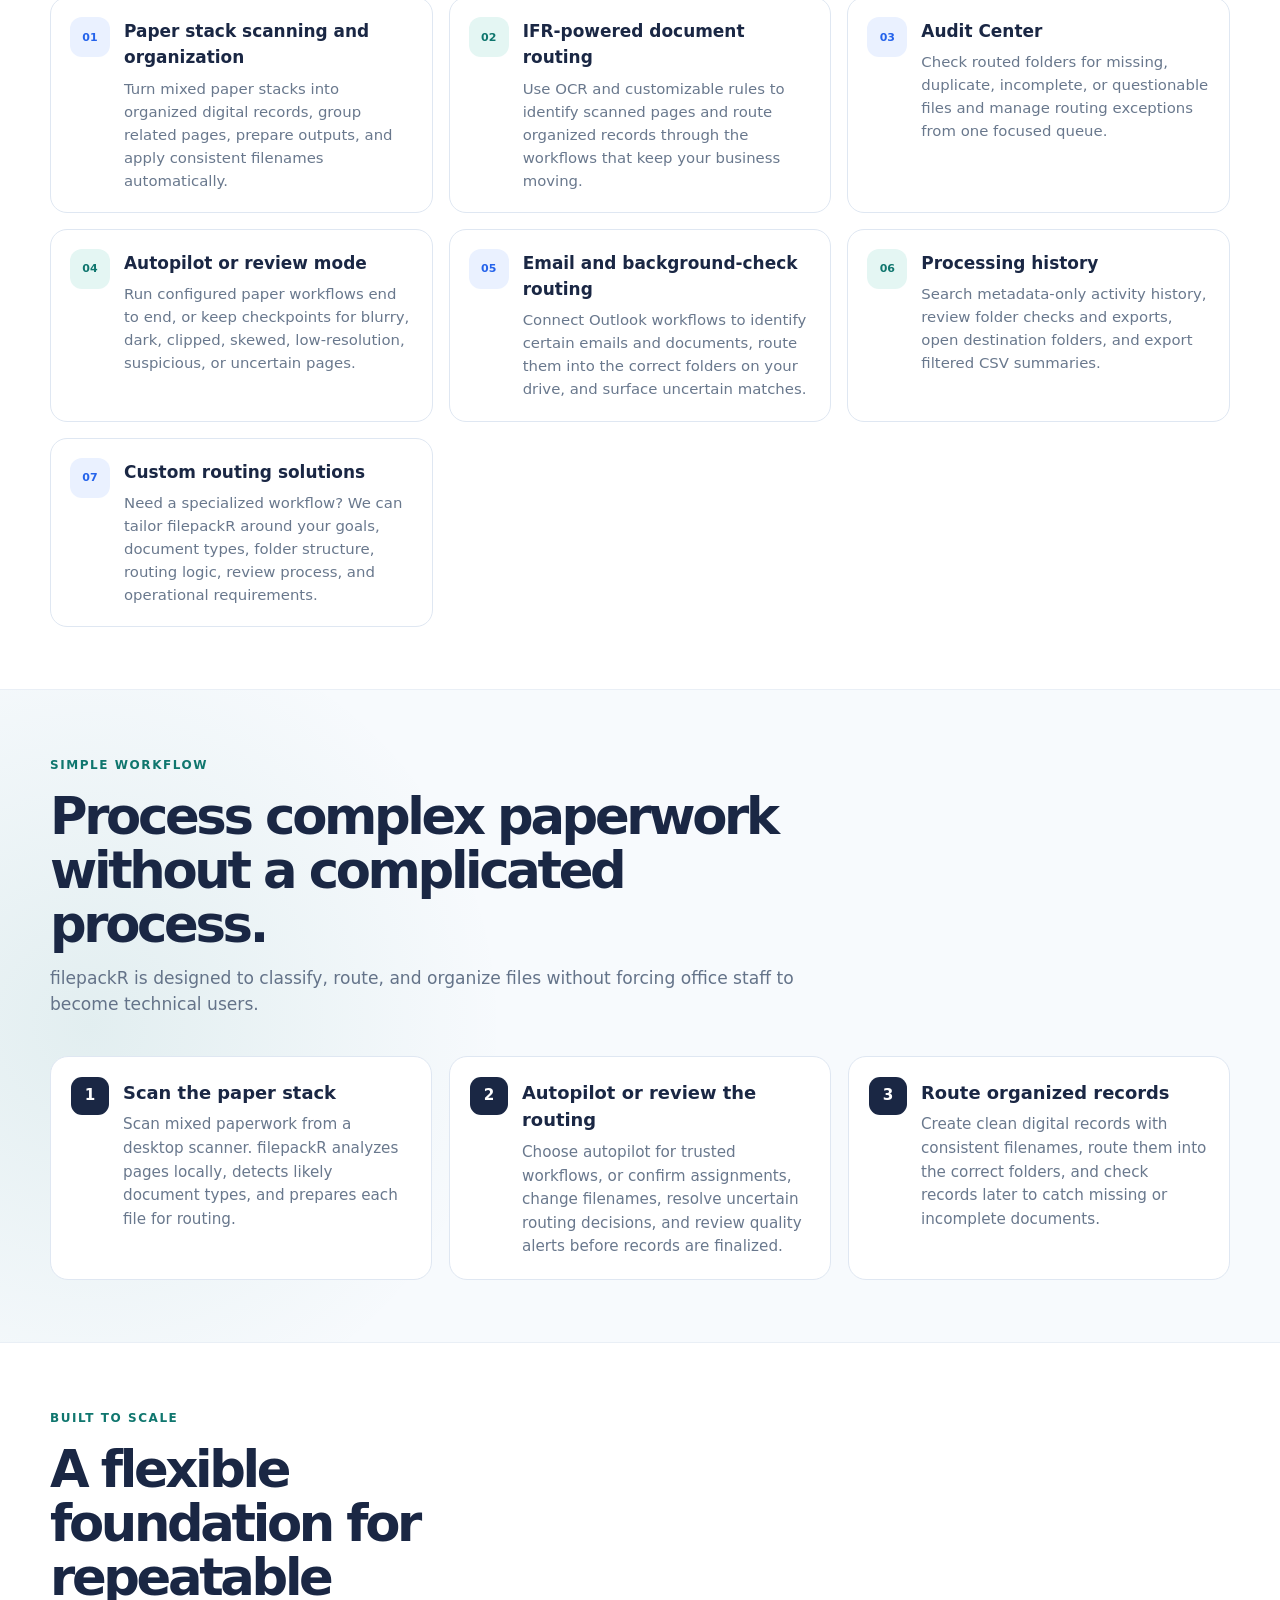
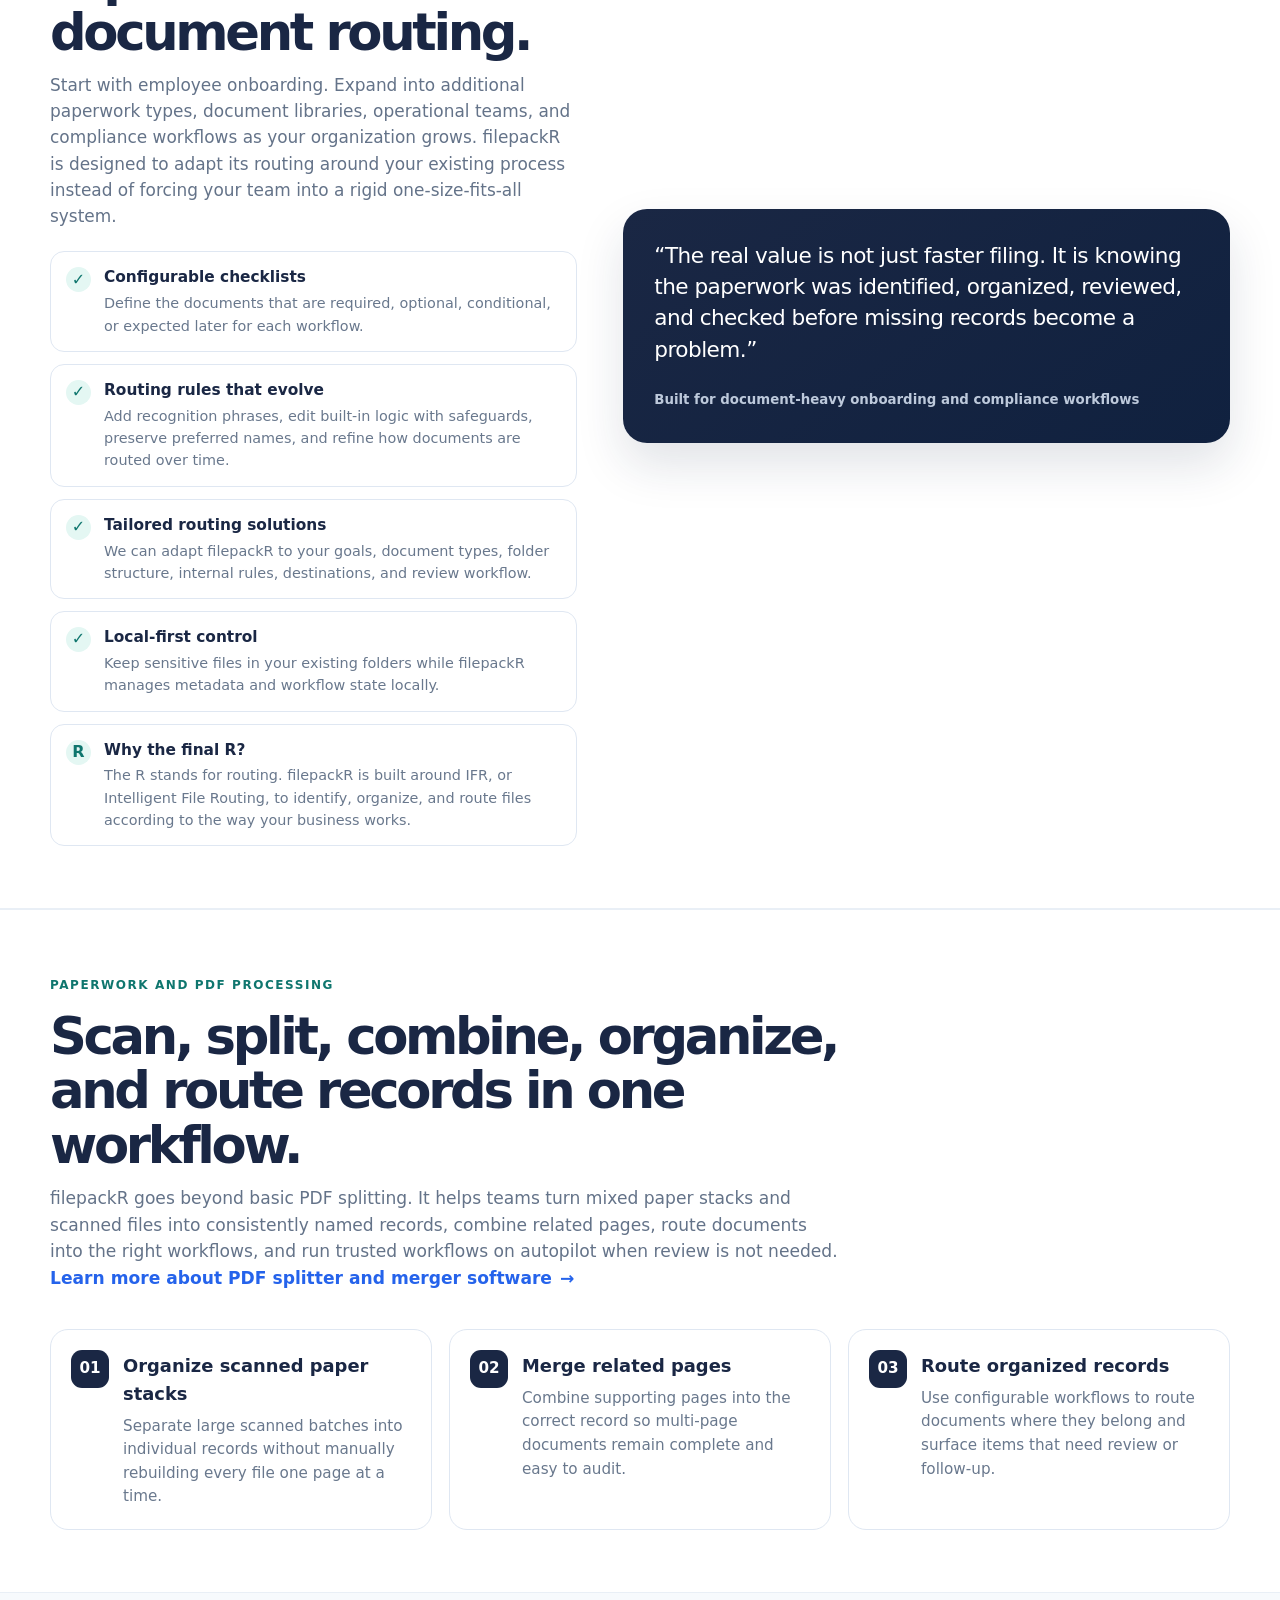
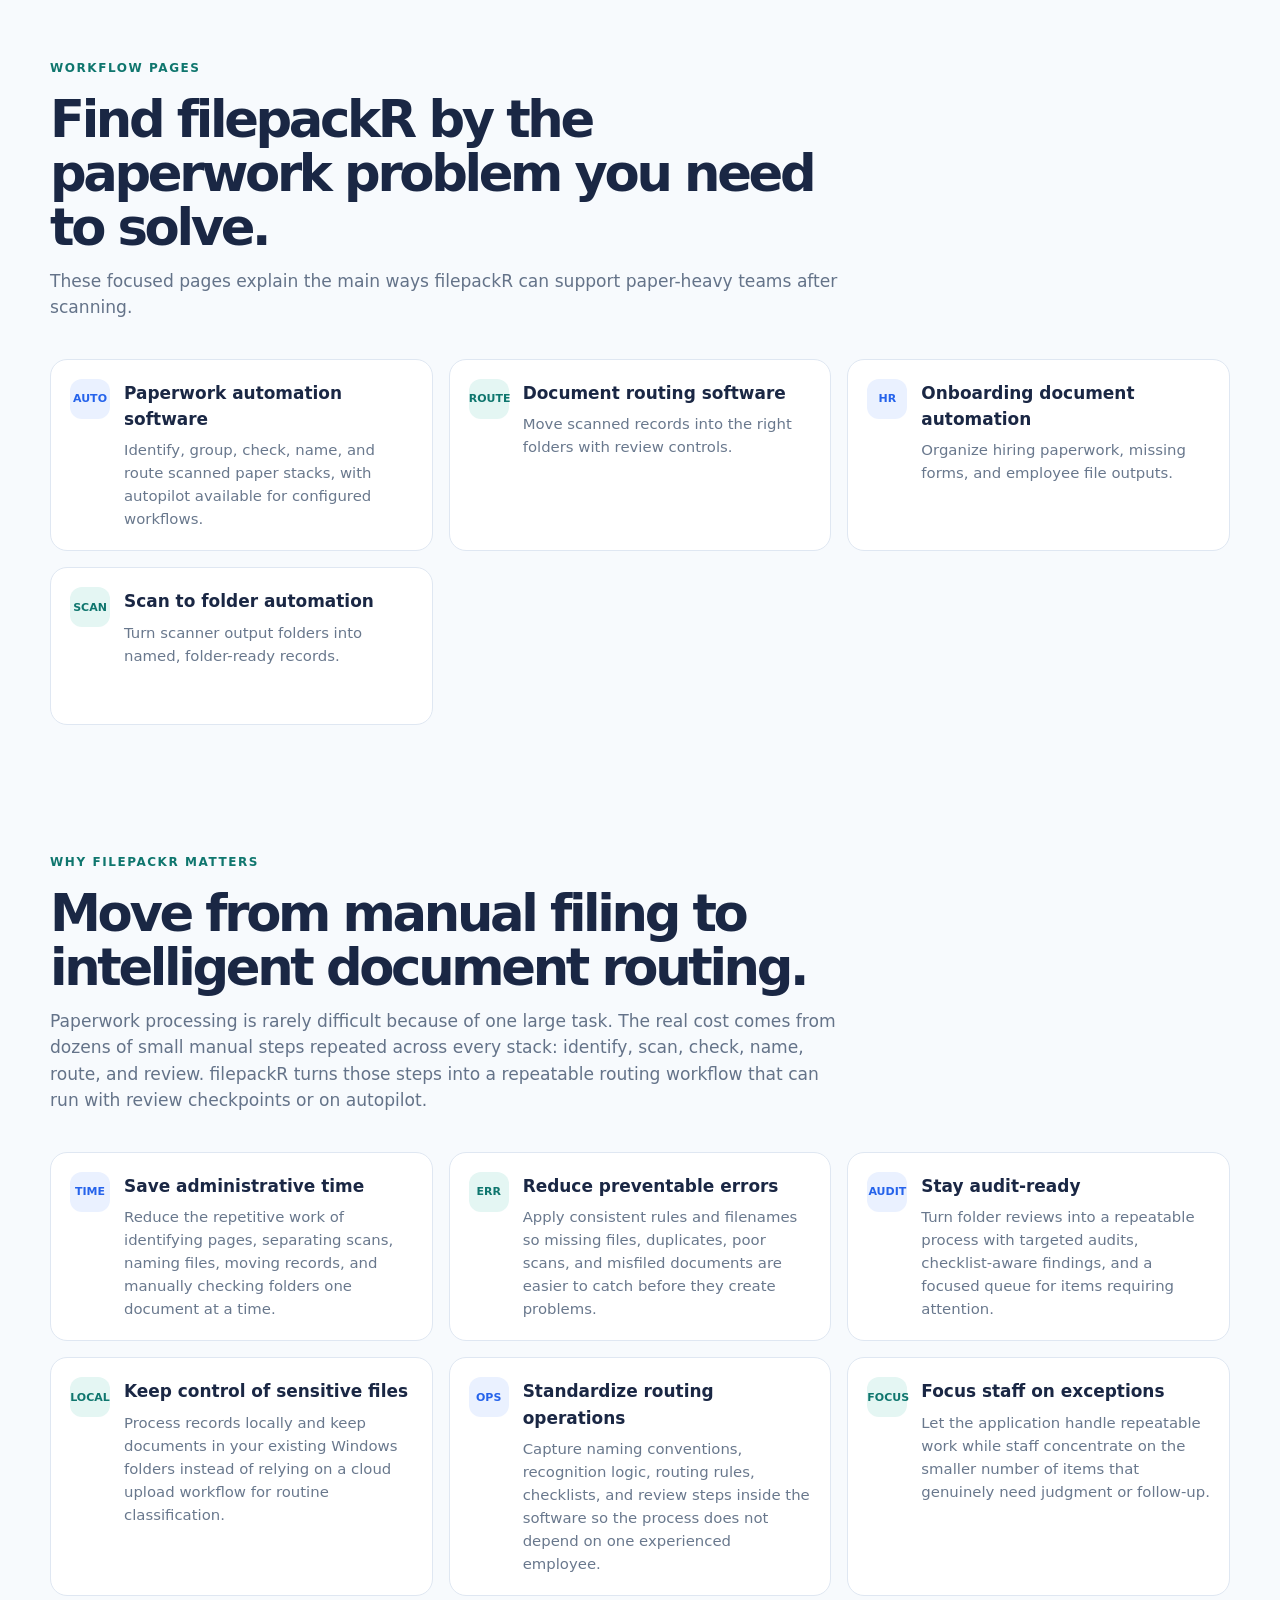
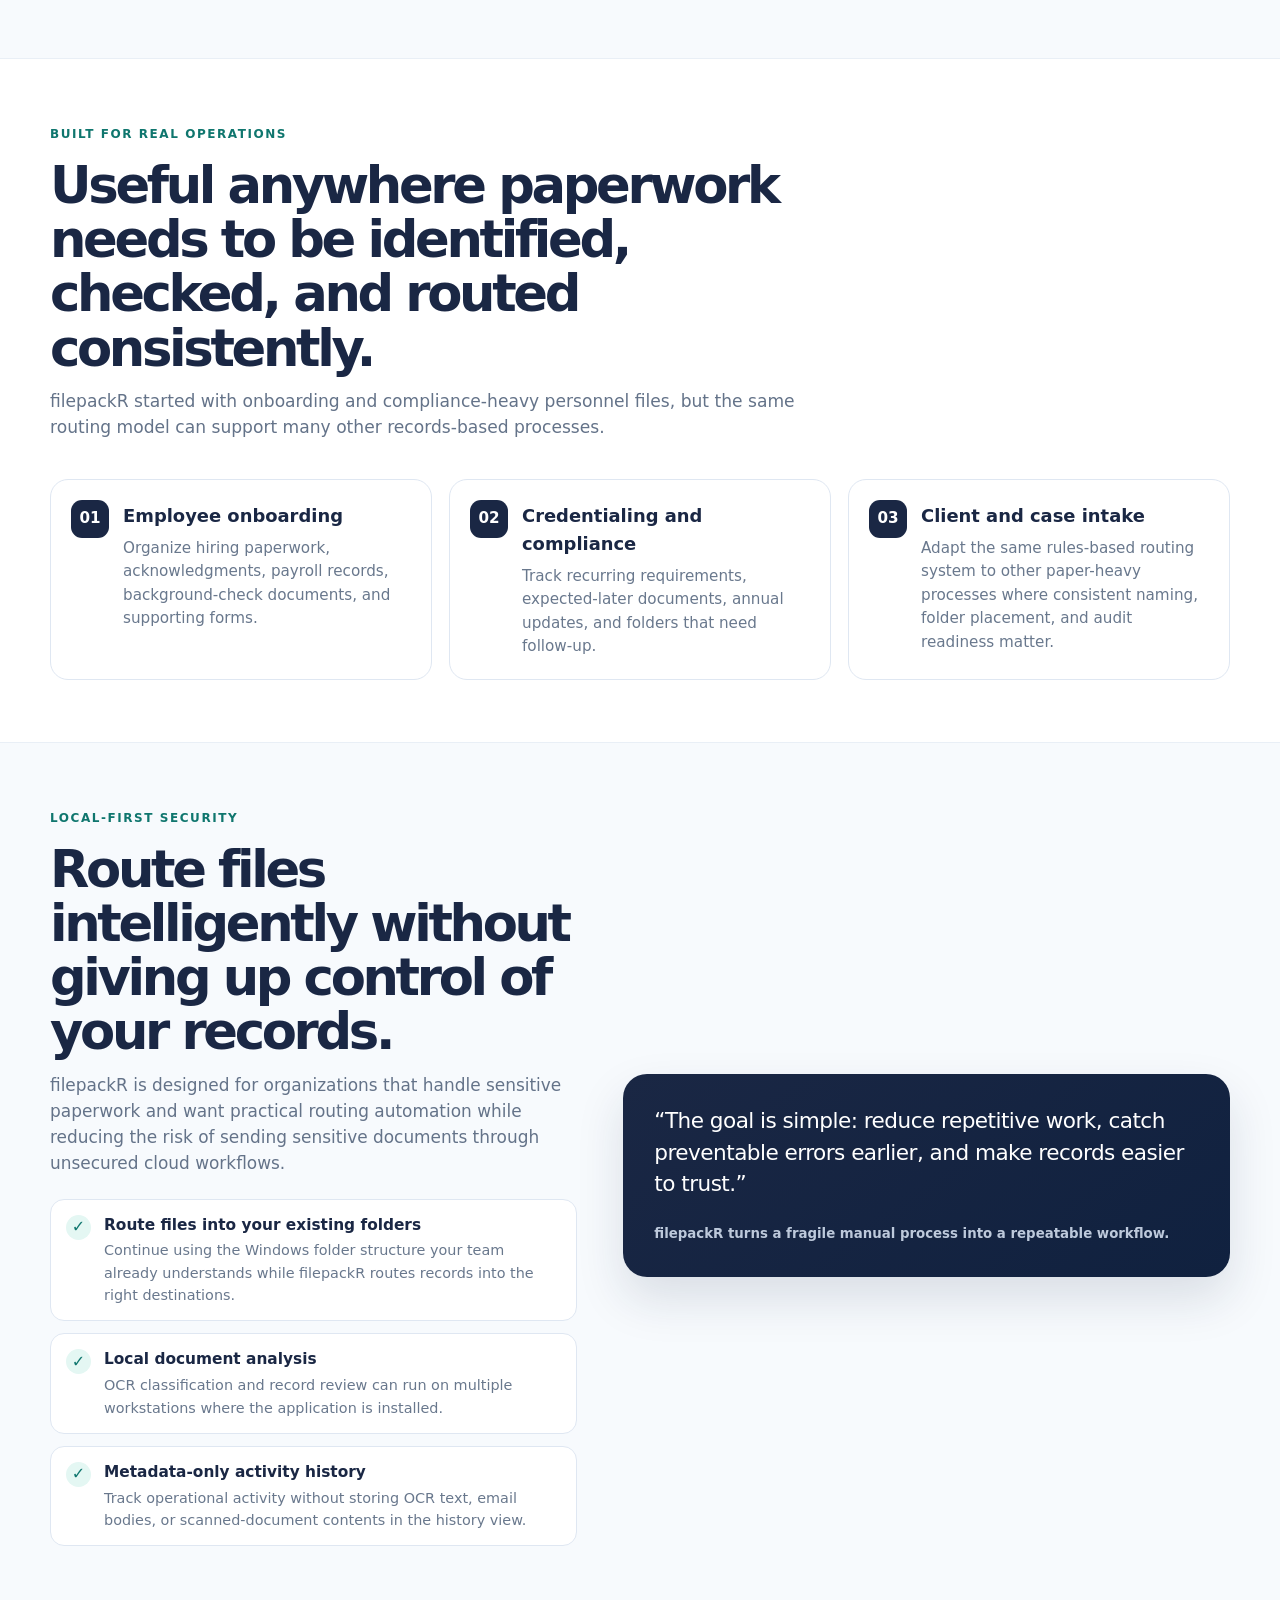
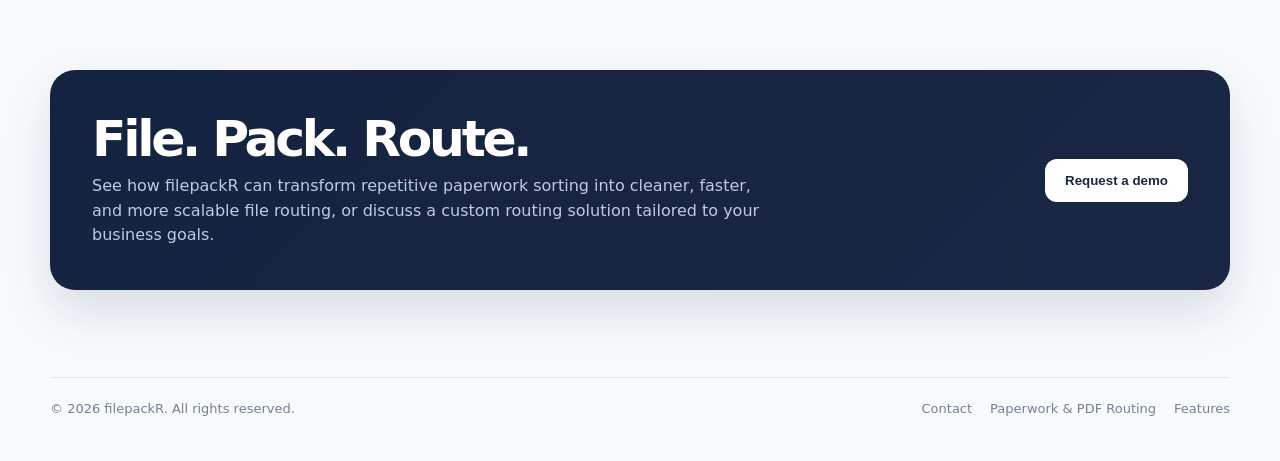
==== commit dd7e0097: "Add filepackR autopilot messaging" ====
--- a/index.html
+++ b/index.html
@@ -3,7 +3,7 @@
 <head>
   <meta charset="UTF-8" />
   <meta name="viewport" content="width=device-width, initial-scale=1.0" />
-  <meta name="description" content="filepackR is paperwork automation and intelligent file routing software that helps teams turn mixed paper stacks into organized, named, routed, review-ready records." />
+  <meta name="description" content="filepackR is paperwork automation and intelligent file routing software that helps teams turn mixed paper stacks into organized, named, routed records with optional autopilot processing." />
   <title>Paperwork Automation &amp; Intelligent File Routing Software | filepackR</title>
   <link rel="icon" type="image/svg+xml" href="assets/favicon.svg" />
   <link rel="apple-touch-icon" href="assets/filepackr-icon.png" />
@@ -14,14 +14,14 @@
   <meta property="og:type" content="website" />
   <meta property="og:url" content="https://filepackr.com/" />
   <meta property="og:title" content="filepackR | Paperwork Workflow Automation" />
-  <meta property="og:description" content="Turn mixed paper stacks into organized, named, routed, review-ready digital records." />
+  <meta property="og:description" content="Turn mixed paper stacks into organized, named, routed digital records, with optional autopilot processing for configured workflows." />
   <meta property="og:image" content="https://filepackr.com/assets/filepackr-og-image.png" />
   <meta property="og:image:width" content="1200" />
   <meta property="og:image:height" content="630" />
 
   <meta name="twitter:card" content="summary_large_image" />
   <meta name="twitter:title" content="filepackR | Paperwork Workflow Automation" />
-  <meta name="twitter:description" content="Turn mixed paper stacks into organized, named, routed, review-ready digital records." />
+  <meta name="twitter:description" content="Turn mixed paper stacks into organized, named, routed digital records, with optional autopilot processing for configured workflows." />
   <meta name="twitter:image" content="https://filepackr.com/assets/filepackr-og-image.png" />
 
   <script type="application/ld+json">
@@ -49,7 +49,7 @@
         "applicationCategory": "BusinessApplication",
         "operatingSystem": "Windows",
         "url": "https://filepackr.com/",
-        "description": "filepackR is paperwork automation software for turning mixed paper stacks into organized, correctly named, routed, and review-ready digital records.",
+        "description": "filepackR is paperwork automation software for turning mixed paper stacks into organized, correctly named, routed digital records, with optional autopilot processing for configured workflows.",
         "featureList": [
           "Mixed paper stack processing",
           "OCR-powered page and document identification",
@@ -906,7 +906,7 @@
           <span class="eyebrow">Intelligent document intake and routing</span>
           <h1>From messy paperwork to <span>audit-ready records.</span></h1>
           <p class="hero-copy">
-          With filepackR, businesses start with stacks of mixed, disorganized paper. Staff scan the paperwork, and filepackR helps do the repetitive work someone would normally do by hand: identify each page, group related records, check for issues, name the resulting files, and route each record to the right folder. Users define the rules and process flow in a simple setup, and filepackR flags anything incomplete or uncertain for review.
+          With filepackR, businesses start with stacks of mixed, disorganized paper. Staff load the papers into the scanner, and filepackR can do the repetitive work someone would normally do by hand: identify each page, group related records, check for issues, name the resulting files, and route each record to the right folder. Users define the rules and process flow in a simple setup, then choose review checkpoints or autopilot processing for workflows that can run end to end.
 
           </p>
           <div class="hero-actions">
@@ -947,7 +947,7 @@
                 <div class="metrics">
                   <div class="metric"><strong>24</strong><small>Pages analyzed</small></div>
                   <div class="metric"><strong>9</strong><small>PDFs prepared</small></div>
-                  <div class="metric"><strong>3</strong><small>Needs review</small></div>
+                <div class="metric"><strong>Auto</strong><small>Mode available</small></div>
                   <div class="metric"><strong>88%</strong><small>Complete</small></div>
                 </div>
               </div>
@@ -977,7 +977,7 @@
         <div class="section-head">
           <span class="kicker">See it in action</span>
           <h2>One mixed paper stack in. Organized, audit-ready records out.</h2>
-          <p>filepackR combines OCR, configurable document rules, quality review, and folder checks into a single repeatable process.</p>
+          <p>filepackR combines OCR, configurable document rules, autopilot processing, quality review, and folder checks into a single repeatable process.</p>
         </div>
         <div class="process-frame">
         <div class="inline-process-animation"><img src="assets/filepackr-process-animation.svg" alt="Animated filepackR workflow showing paper intake, OCR analysis, smart routing, review, and audit-ready output" /></div>
@@ -1024,8 +1024,8 @@
           </article>
           <article class="feature">
             <div class="feature-icon teal">04</div>
-            <h3>Scan-quality pre-flight</h3>
-            <p>Flag blurry, dark, clipped, skewed, low-resolution, or suspicious pages before poor scans become permanent records.</p>
+            <h3>Autopilot or review mode</h3>
+            <p>Run configured paper workflows end to end, or keep checkpoints for blurry, dark, clipped, skewed, low-resolution, suspicious, or uncertain pages.</p>
           </article>
           <article class="feature">
             <div class="feature-icon">05</div>
@@ -1062,8 +1062,8 @@
           </article>
           <article class="step">
             <div class="step-number">2</div>
-            <h3>Review the routing</h3>
-            <p>Confirm assignments, change filenames, resolve uncertain routing decisions, and review quality alerts before the records are finalized.</p>
+            <h3>Autopilot or review the routing</h3>
+            <p>Choose autopilot for trusted workflows, or confirm assignments, change filenames, resolve uncertain routing decisions, and review quality alerts before records are finalized.</p>
           </article>
           <article class="step">
             <div class="step-number">3</div>
@@ -1122,7 +1122,7 @@
         <div class="section-head">
           <span class="kicker">Paperwork and PDF processing</span>
           <h2>Scan, split, combine, organize, and route records in one workflow.</h2>
-          <p>filepackR goes beyond basic PDF splitting. It helps teams turn mixed paper stacks and scanned files into consistently named records, combine related pages, route documents into the right workflows, and flag exceptions before they become operational problems.</p>
+          <p>filepackR goes beyond basic PDF splitting. It helps teams turn mixed paper stacks and scanned files into consistently named records, combine related pages, route documents into the right workflows, and run trusted workflows on autopilot when review is not needed.</p>
         <p class="pdf-processing-link">
           <a href="pdf-splitter-software/">Learn more about PDF splitter and merger software <span aria-hidden="true">→</span></a>
         </p>
@@ -1159,7 +1159,7 @@
           <a class="feature" href="paperwork-automation-software/">
             <div class="feature-icon">AUTO</div>
             <h3>Paperwork automation software</h3>
-            <p>Identify, group, check, name, and route scanned paper stacks.</p>
+            <p>Identify, group, check, name, and route scanned paper stacks, with autopilot available for configured workflows.</p>
           </a>
           <a class="feature" href="document-routing-software/">
             <div class="feature-icon teal">ROUTE</div>
@@ -1185,7 +1185,7 @@
         <div class="section-head">
           <span class="kicker">Why filepackR matters</span>
           <h2>Move from manual filing to intelligent document routing.</h2>
-          <p>Paperwork processing is rarely difficult because of one large task. The real cost comes from dozens of small manual steps repeated across every stack: identify, scan, check, name, route, and review. filepackR turns those steps into a repeatable routing workflow.</p>
+          <p>Paperwork processing is rarely difficult because of one large task. The real cost comes from dozens of small manual steps repeated across every stack: identify, scan, check, name, route, and review. filepackR turns those steps into a repeatable routing workflow that can run with review checkpoints or on autopilot.</p>
         </div>
         <div class="features">
           <article class="feature">
